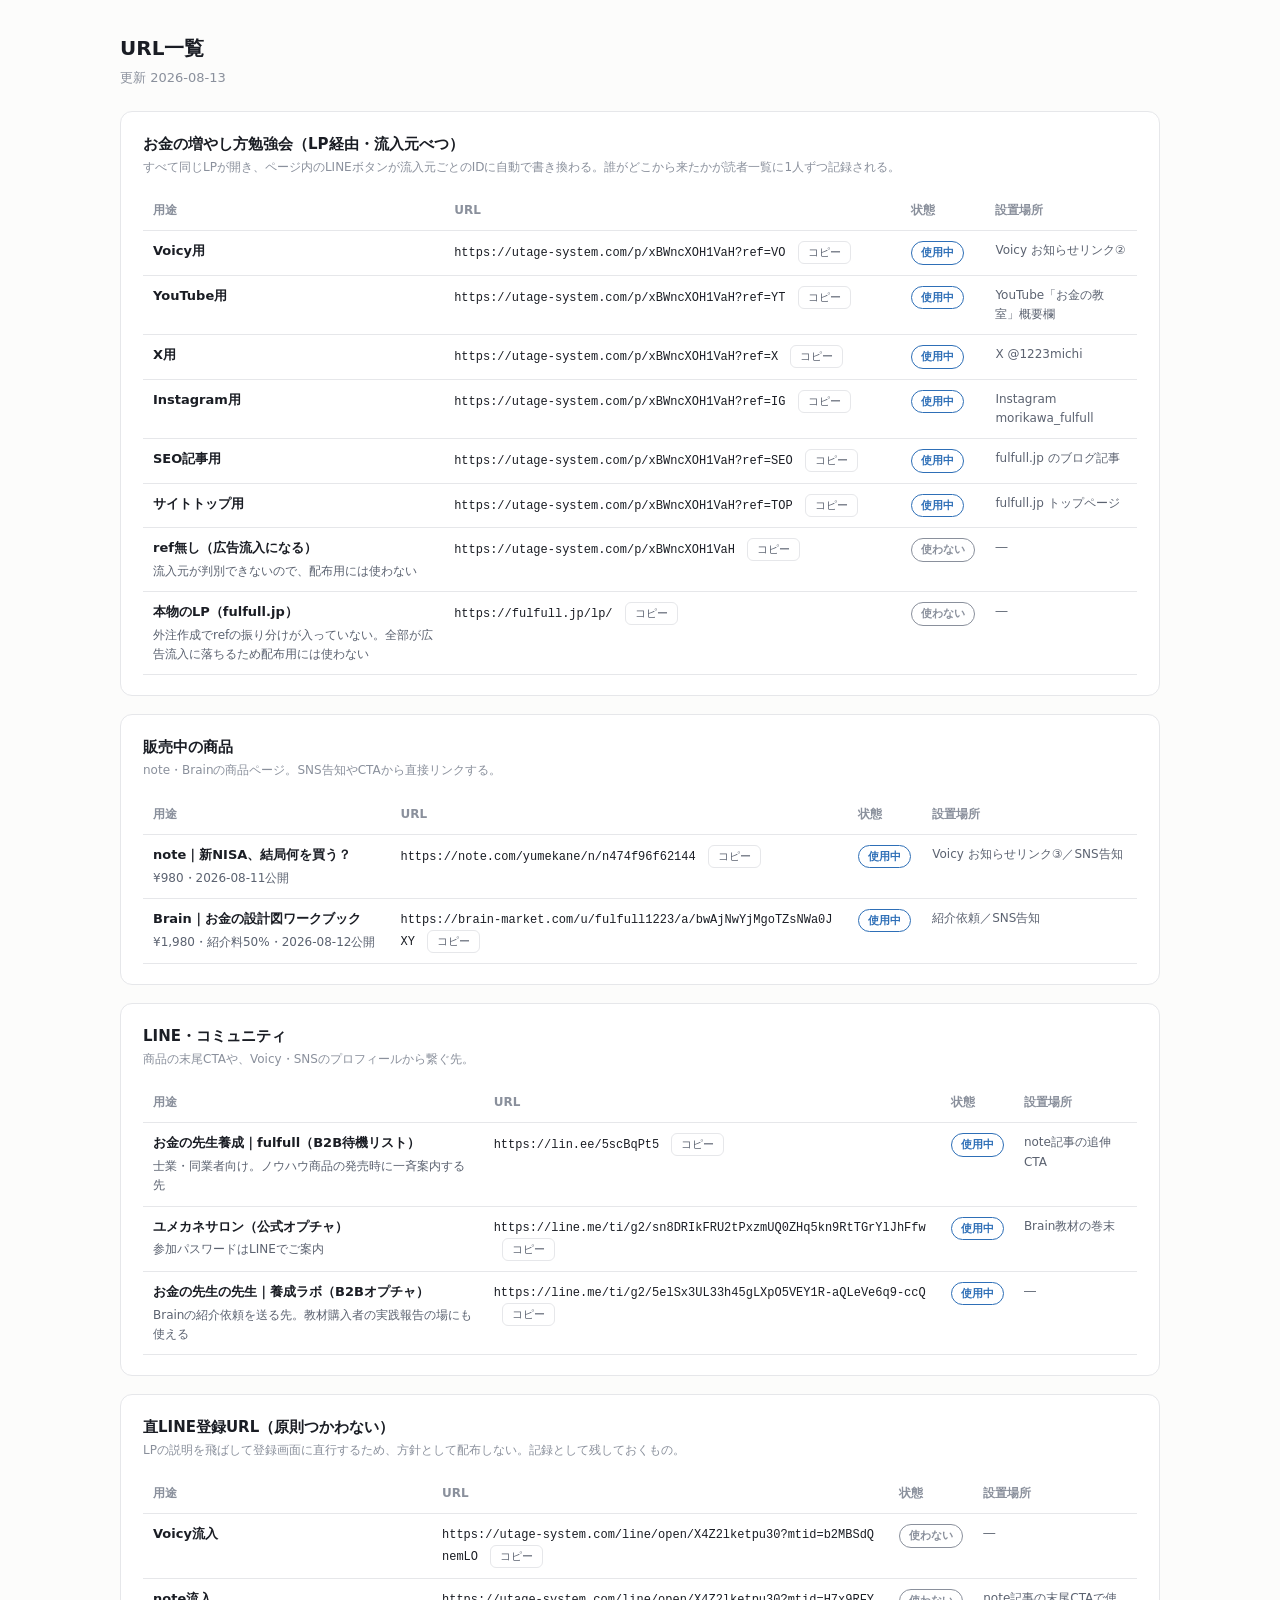
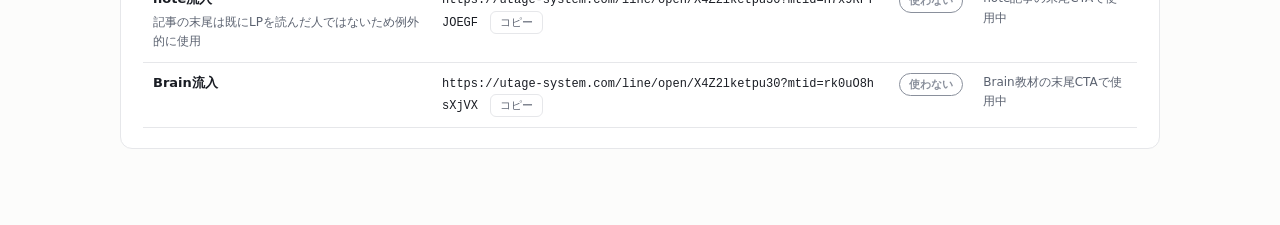
==== index.html @ 4ea82798 "URL一覧" ====
<!doctype html>
<html lang="ja"><head><meta charset="utf-8">
<title>URL一覧｜fulfull</title>
<style>
  :root{ --bg:#fcfcfb; --card:#fff; --ink:#1a1d24; --ink2:#5b6270; --ink3:#8a909c; --line:#e6e7ea; }
  :root:not([data-theme="light"]){ @media (prefers-color-scheme: dark){
    --bg:#1a1a19; --card:#232322; --ink:#f0f0ee; --ink2:#b4b6bb; --ink3:#85888f; --line:#33332f; }}
  *{box-sizing:border-box}
  body{margin:0;background:var(--bg);color:var(--ink);padding:32px 20px 60px;line-height:1.6;
    font-family:"Hiragino Sans","Hiragino Kaku Gothic ProN",system-ui,sans-serif}
  .wrap{max-width:1040px;margin:0 auto}
  h1{font-size:20px;margin:0 0 4px}
  .sub{color:var(--ink3);font-size:13px;margin-bottom:22px}
  .card{background:var(--card);border:1px solid var(--line);border-radius:12px;
    padding:20px 22px;margin-bottom:18px}
  .card h2{font-size:15px;margin:0 0 2px}
  .cap{font-size:12px;color:var(--ink3);margin:0 0 14px}
  .scroll{overflow-x:auto}
  table{border-collapse:collapse;width:100%;font-size:13px;min-width:720px}
  th,td{padding:10px 10px;border-bottom:1px solid var(--line);text-align:left;vertical-align:top}
  th{color:var(--ink3);font-weight:600;font-size:12px;white-space:nowrap}
  .name{font-weight:700}
  .note{font-size:12px;color:var(--ink2);margin-top:3px}
  code{font-family:ui-monospace,SFMono-Regular,Menlo,monospace;font-size:12px;
    word-break:break-all;background:transparent}
  .urlcell{width:46%}
  .copy{margin-left:8px;font-size:11px;padding:3px 9px;border:1px solid var(--line);
    background:transparent;color:var(--ink2);border-radius:6px;cursor:pointer;white-space:nowrap}
  .copy:hover{color:var(--ink)}
  .badge{display:inline-block;font-size:11px;font-weight:700;padding:2px 9px;border-radius:999px;
    color:var(--c);border:1px solid var(--c);white-space:nowrap}
  .where{font-size:12px;color:var(--ink2)}
</style></head><body><div class="wrap">
<h1>URL一覧</h1>
<div class="sub">更新 2026-08-13</div>


  <section class="card">
    <h2>お金の増やし方勉強会（LP経由・流入元べつ）</h2>
    <p class="cap">すべて同じLPが開き、ページ内のLINEボタンが流入元ごとのIDに自動で書き換わる。誰がどこから来たかが読者一覧に1人ずつ記録される。</p>
    <div class="scroll"><table>
      <tr><th>用途</th><th>URL</th><th>状態</th><th>設置場所</th></tr>
      
      <tr>
        <td>
          <div class="name">Voicy用</div>
          
        </td>
        <td class="urlcell">
          <code id="u0benkyokai">https://utage-system.com/p/xBWncXOH1VaH?ref=VO</code>
          <button class="copy" data-url="https://utage-system.com/p/xBWncXOH1VaH?ref=VO">コピー</button>
        </td>
        <td><span class="badge" style="--c:#2E6FB7">使用中</span></td>
        <td class="where">Voicy お知らせリンク②</td>
      </tr>
      <tr>
        <td>
          <div class="name">YouTube用</div>
          
        </td>
        <td class="urlcell">
          <code id="u1benkyokai">https://utage-system.com/p/xBWncXOH1VaH?ref=YT</code>
          <button class="copy" data-url="https://utage-system.com/p/xBWncXOH1VaH?ref=YT">コピー</button>
        </td>
        <td><span class="badge" style="--c:#2E6FB7">使用中</span></td>
        <td class="where">YouTube「お金の教室」概要欄</td>
      </tr>
      <tr>
        <td>
          <div class="name">X用</div>
          
        </td>
        <td class="urlcell">
          <code id="u2benkyokai">https://utage-system.com/p/xBWncXOH1VaH?ref=X</code>
          <button class="copy" data-url="https://utage-system.com/p/xBWncXOH1VaH?ref=X">コピー</button>
        </td>
        <td><span class="badge" style="--c:#2E6FB7">使用中</span></td>
        <td class="where">X @1223michi</td>
      </tr>
      <tr>
        <td>
          <div class="name">Instagram用</div>
          
        </td>
        <td class="urlcell">
          <code id="u3benkyokai">https://utage-system.com/p/xBWncXOH1VaH?ref=IG</code>
          <button class="copy" data-url="https://utage-system.com/p/xBWncXOH1VaH?ref=IG">コピー</button>
        </td>
        <td><span class="badge" style="--c:#2E6FB7">使用中</span></td>
        <td class="where">Instagram morikawa_fulfull</td>
      </tr>
      <tr>
        <td>
          <div class="name">SEO記事用</div>
          
        </td>
        <td class="urlcell">
          <code id="u4benkyokai">https://utage-system.com/p/xBWncXOH1VaH?ref=SEO</code>
          <button class="copy" data-url="https://utage-system.com/p/xBWncXOH1VaH?ref=SEO">コピー</button>
        </td>
        <td><span class="badge" style="--c:#2E6FB7">使用中</span></td>
        <td class="where">fulfull.jp のブログ記事</td>
      </tr>
      <tr>
        <td>
          <div class="name">サイトトップ用</div>
          
        </td>
        <td class="urlcell">
          <code id="u5benkyokai">https://utage-system.com/p/xBWncXOH1VaH?ref=TOP</code>
          <button class="copy" data-url="https://utage-system.com/p/xBWncXOH1VaH?ref=TOP">コピー</button>
        </td>
        <td><span class="badge" style="--c:#2E6FB7">使用中</span></td>
        <td class="where">fulfull.jp トップページ</td>
      </tr>
      <tr>
        <td>
          <div class="name">ref無し（広告流入になる）</div>
          <div class="note">流入元が判別できないので、配布用には使わない</div>
        </td>
        <td class="urlcell">
          <code id="u6benkyokai">https://utage-system.com/p/xBWncXOH1VaH</code>
          <button class="copy" data-url="https://utage-system.com/p/xBWncXOH1VaH">コピー</button>
        </td>
        <td><span class="badge" style="--c:#8a909c">使わない</span></td>
        <td class="where">―</td>
      </tr>
      <tr>
        <td>
          <div class="name">本物のLP（fulfull.jp）</div>
          <div class="note">外注作成でrefの振り分けが入っていない。全部が広告流入に落ちるため配布用には使わない</div>
        </td>
        <td class="urlcell">
          <code id="u7benkyokai">https://fulfull.jp/lp/</code>
          <button class="copy" data-url="https://fulfull.jp/lp/">コピー</button>
        </td>
        <td><span class="badge" style="--c:#8a909c">使わない</span></td>
        <td class="where">―</td>
      </tr>
    </table></div>
  </section>
  <section class="card">
    <h2>販売中の商品</h2>
    <p class="cap">note・Brainの商品ページ。SNS告知やCTAから直接リンクする。</p>
    <div class="scroll"><table>
      <tr><th>用途</th><th>URL</th><th>状態</th><th>設置場所</th></tr>
      
      <tr>
        <td>
          <div class="name">note｜新NISA、結局何を買う？</div>
          <div class="note">¥980・2026-08-11公開</div>
        </td>
        <td class="urlcell">
          <code id="u0products">https://note.com/yumekane/n/n474f96f62144</code>
          <button class="copy" data-url="https://note.com/yumekane/n/n474f96f62144">コピー</button>
        </td>
        <td><span class="badge" style="--c:#2E6FB7">使用中</span></td>
        <td class="where">Voicy お知らせリンク③／SNS告知</td>
      </tr>
      <tr>
        <td>
          <div class="name">Brain｜お金の設計図ワークブック</div>
          <div class="note">¥1,980・紹介料50%・2026-08-12公開</div>
        </td>
        <td class="urlcell">
          <code id="u1products">https://brain-market.com/u/fulfull1223/a/bwAjNwYjMgoTZsNWa0JXY</code>
          <button class="copy" data-url="https://brain-market.com/u/fulfull1223/a/bwAjNwYjMgoTZsNWa0JXY">コピー</button>
        </td>
        <td><span class="badge" style="--c:#2E6FB7">使用中</span></td>
        <td class="where">紹介依頼／SNS告知</td>
      </tr>
    </table></div>
  </section>
  <section class="card">
    <h2>LINE・コミュニティ</h2>
    <p class="cap">商品の末尾CTAや、Voicy・SNSのプロフィールから繋ぐ先。</p>
    <div class="scroll"><table>
      <tr><th>用途</th><th>URL</th><th>状態</th><th>設置場所</th></tr>
      
      <tr>
        <td>
          <div class="name">お金の先生養成｜fulfull（B2B待機リスト）</div>
          <div class="note">士業・同業者向け。ノウハウ商品の発売時に一斉案内する先</div>
        </td>
        <td class="urlcell">
          <code id="u0line">https://lin.ee/5scBqPt5</code>
          <button class="copy" data-url="https://lin.ee/5scBqPt5">コピー</button>
        </td>
        <td><span class="badge" style="--c:#2E6FB7">使用中</span></td>
        <td class="where">note記事の追伸CTA</td>
      </tr>
      <tr>
        <td>
          <div class="name">ユメカネサロン（公式オプチャ）</div>
          <div class="note">参加パスワードはLINEでご案内</div>
        </td>
        <td class="urlcell">
          <code id="u1line">https://line.me/ti/g2/sn8DRIkFRU2tPxzmUQ0ZHq5kn9RtTGrYlJhFfw</code>
          <button class="copy" data-url="https://line.me/ti/g2/sn8DRIkFRU2tPxzmUQ0ZHq5kn9RtTGrYlJhFfw">コピー</button>
        </td>
        <td><span class="badge" style="--c:#2E6FB7">使用中</span></td>
        <td class="where">Brain教材の巻末</td>
      </tr>
      <tr>
        <td>
          <div class="name">お金の先生の先生｜養成ラボ（B2Bオプチャ）</div>
          <div class="note">Brainの紹介依頼を送る先。教材購入者の実践報告の場にも使える</div>
        </td>
        <td class="urlcell">
          <code id="u2line">https://line.me/ti/g2/5elSx3UL33h45gLXpO5VEY1R-aQLeVe6q9-ccQ</code>
          <button class="copy" data-url="https://line.me/ti/g2/5elSx3UL33h45gLXpO5VEY1R-aQLeVe6q9-ccQ">コピー</button>
        </td>
        <td><span class="badge" style="--c:#2E6FB7">使用中</span></td>
        <td class="where">―</td>
      </tr>
    </table></div>
  </section>
  <section class="card">
    <h2>直LINE登録URL（原則つかわない）</h2>
    <p class="cap">LPの説明を飛ばして登録画面に直行するため、方針として配布しない。記録として残しておくもの。</p>
    <div class="scroll"><table>
      <tr><th>用途</th><th>URL</th><th>状態</th><th>設置場所</th></tr>
      
      <tr>
        <td>
          <div class="name">Voicy流入</div>
          
        </td>
        <td class="urlcell">
          <code id="u0direct">https://utage-system.com/line/open/X4Z2lketpu30?mtid=b2MBSdQnemLO</code>
          <button class="copy" data-url="https://utage-system.com/line/open/X4Z2lketpu30?mtid=b2MBSdQnemLO">コピー</button>
        </td>
        <td><span class="badge" style="--c:#8a909c">使わない</span></td>
        <td class="where">―</td>
      </tr>
      <tr>
        <td>
          <div class="name">note流入</div>
          <div class="note">記事の末尾は既にLPを読んだ人ではないため例外的に使用</div>
        </td>
        <td class="urlcell">
          <code id="u1direct">https://utage-system.com/line/open/X4Z2lketpu30?mtid=H7x9RFYJOEGF</code>
          <button class="copy" data-url="https://utage-system.com/line/open/X4Z2lketpu30?mtid=H7x9RFYJOEGF">コピー</button>
        </td>
        <td><span class="badge" style="--c:#8a909c">使わない</span></td>
        <td class="where">note記事の末尾CTAで使用中</td>
      </tr>
      <tr>
        <td>
          <div class="name">Brain流入</div>
          
        </td>
        <td class="urlcell">
          <code id="u2direct">https://utage-system.com/line/open/X4Z2lketpu30?mtid=rk0uO8hsXjVX</code>
          <button class="copy" data-url="https://utage-system.com/line/open/X4Z2lketpu30?mtid=rk0uO8hsXjVX">コピー</button>
        </td>
        <td><span class="badge" style="--c:#8a909c">使わない</span></td>
        <td class="where">Brain教材の末尾CTAで使用中</td>
      </tr>
    </table></div>
  </section>

</div>
<script>
document.querySelectorAll('.copy').forEach(b=>{
  b.onclick=async()=>{
    await navigator.clipboard.writeText(b.dataset.url);
    const t=b.textContent; b.textContent='コピーしました';
    setTimeout(()=>b.textContent=t,1200);
  };
});
</script></body></html>
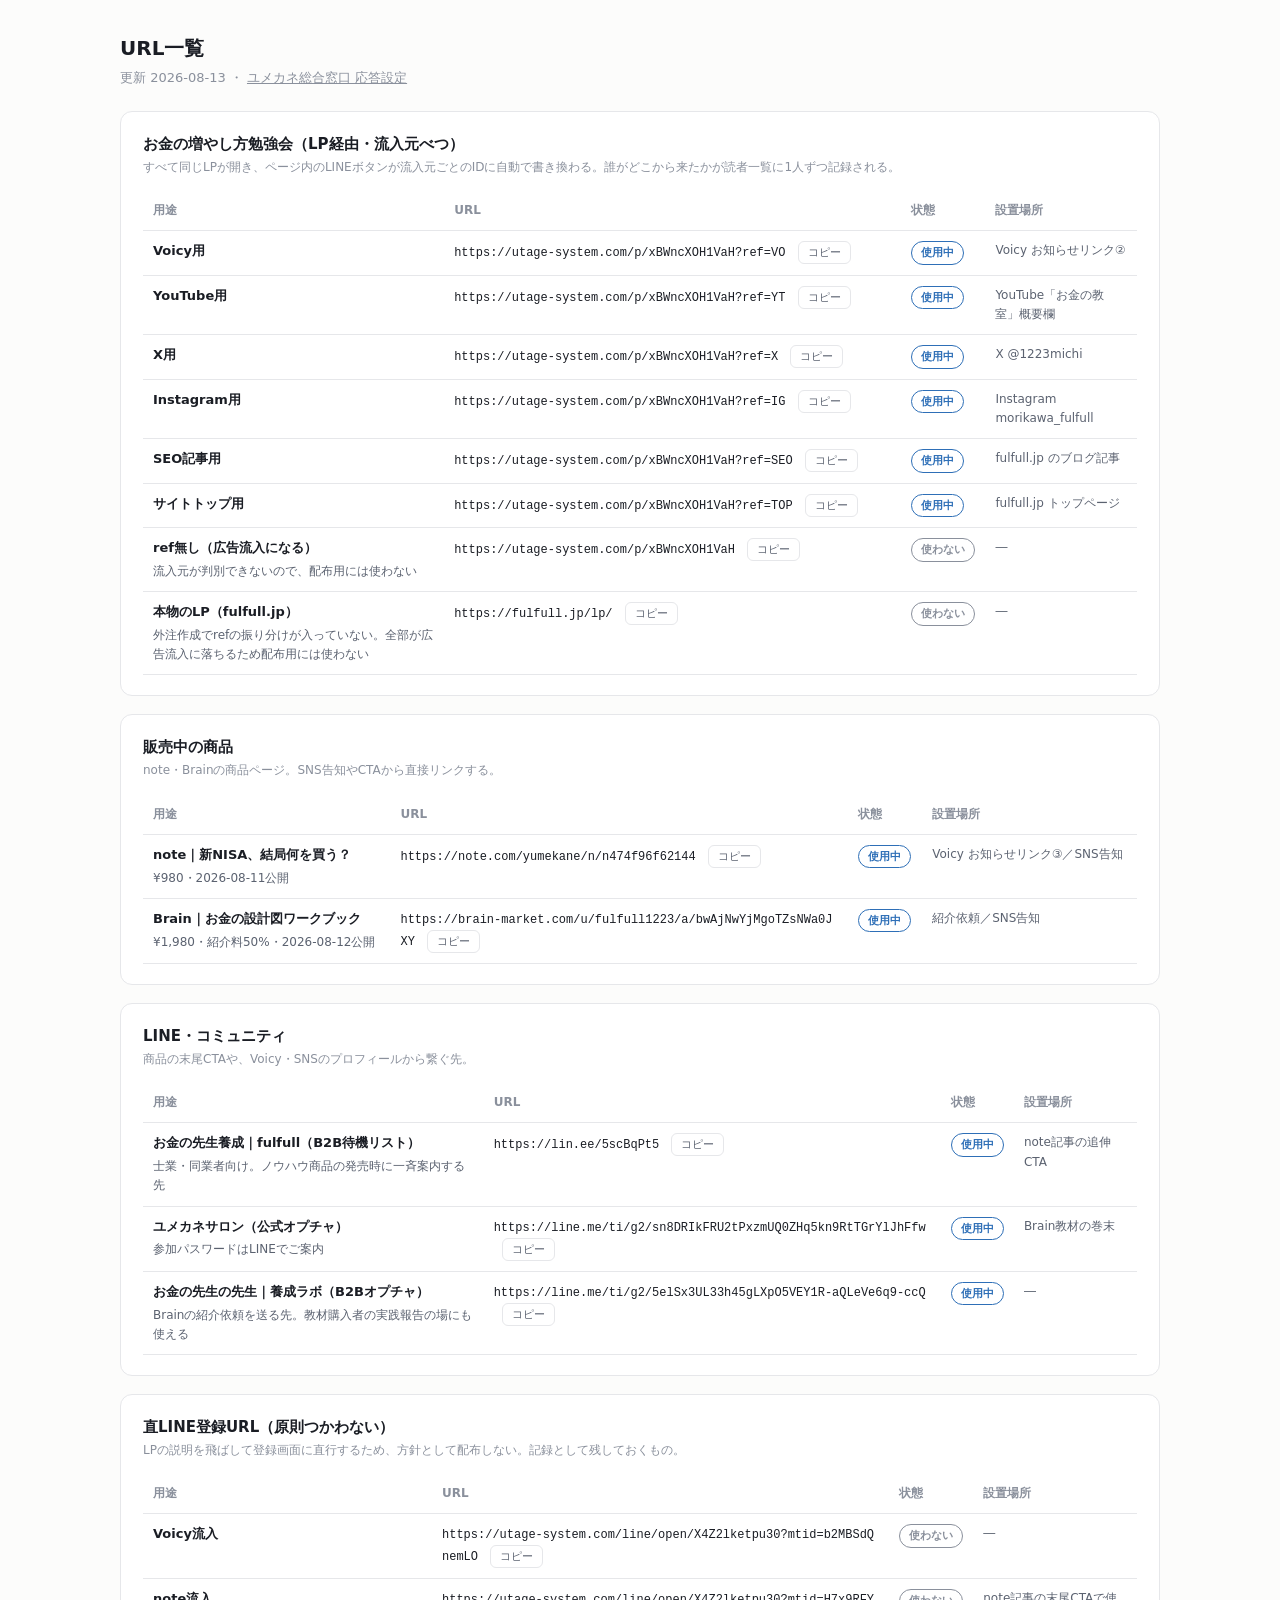
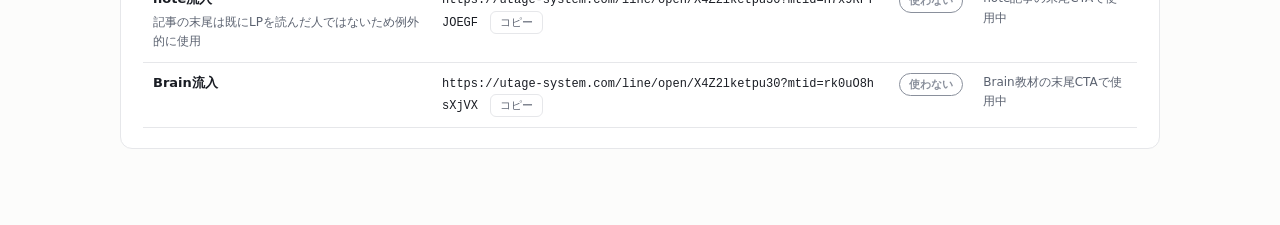
==== commit 1ecd442b: "ユメカネ総合窓口の応答設定シートを追加 「決める日」の分岐メニューに④で返信すると一律応答（お断り文）が 返ってしまう件の診断と、直すための設定表をページ化した。  原因は、キーワードが完全一致でしか" ====
--- a/index.html
+++ b/index.html
@@ -32,7 +32,7 @@
   .where{font-size:12px;color:var(--ink2)}
 </style></head><body><div class="wrap">
 <h1>URL一覧</h1>
-<div class="sub">更新 2026-08-13</div>
+<div class="sub">更新 2026-08-13 ・ <a href="line-reply.html" style="color:inherit">ユメカネ総合窓口 応答設定</a></div>
 
 
   <section class="card">
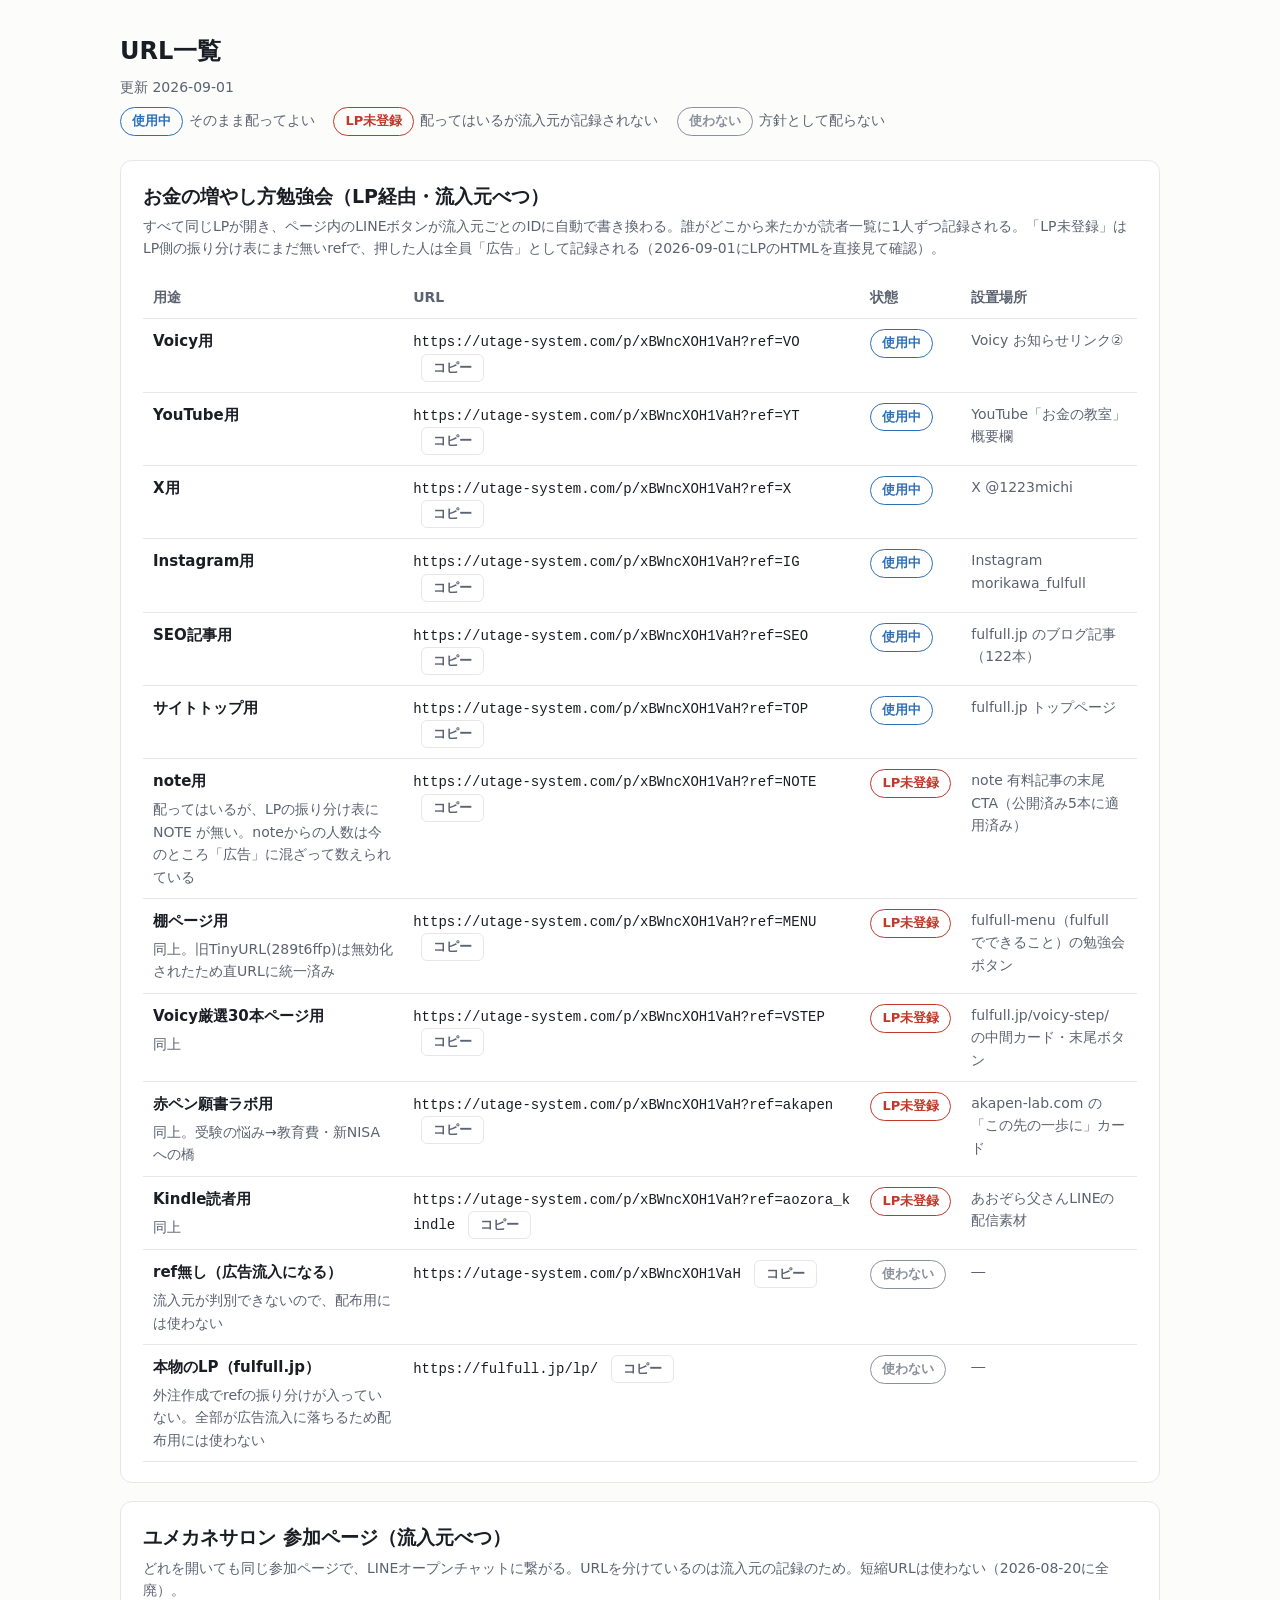
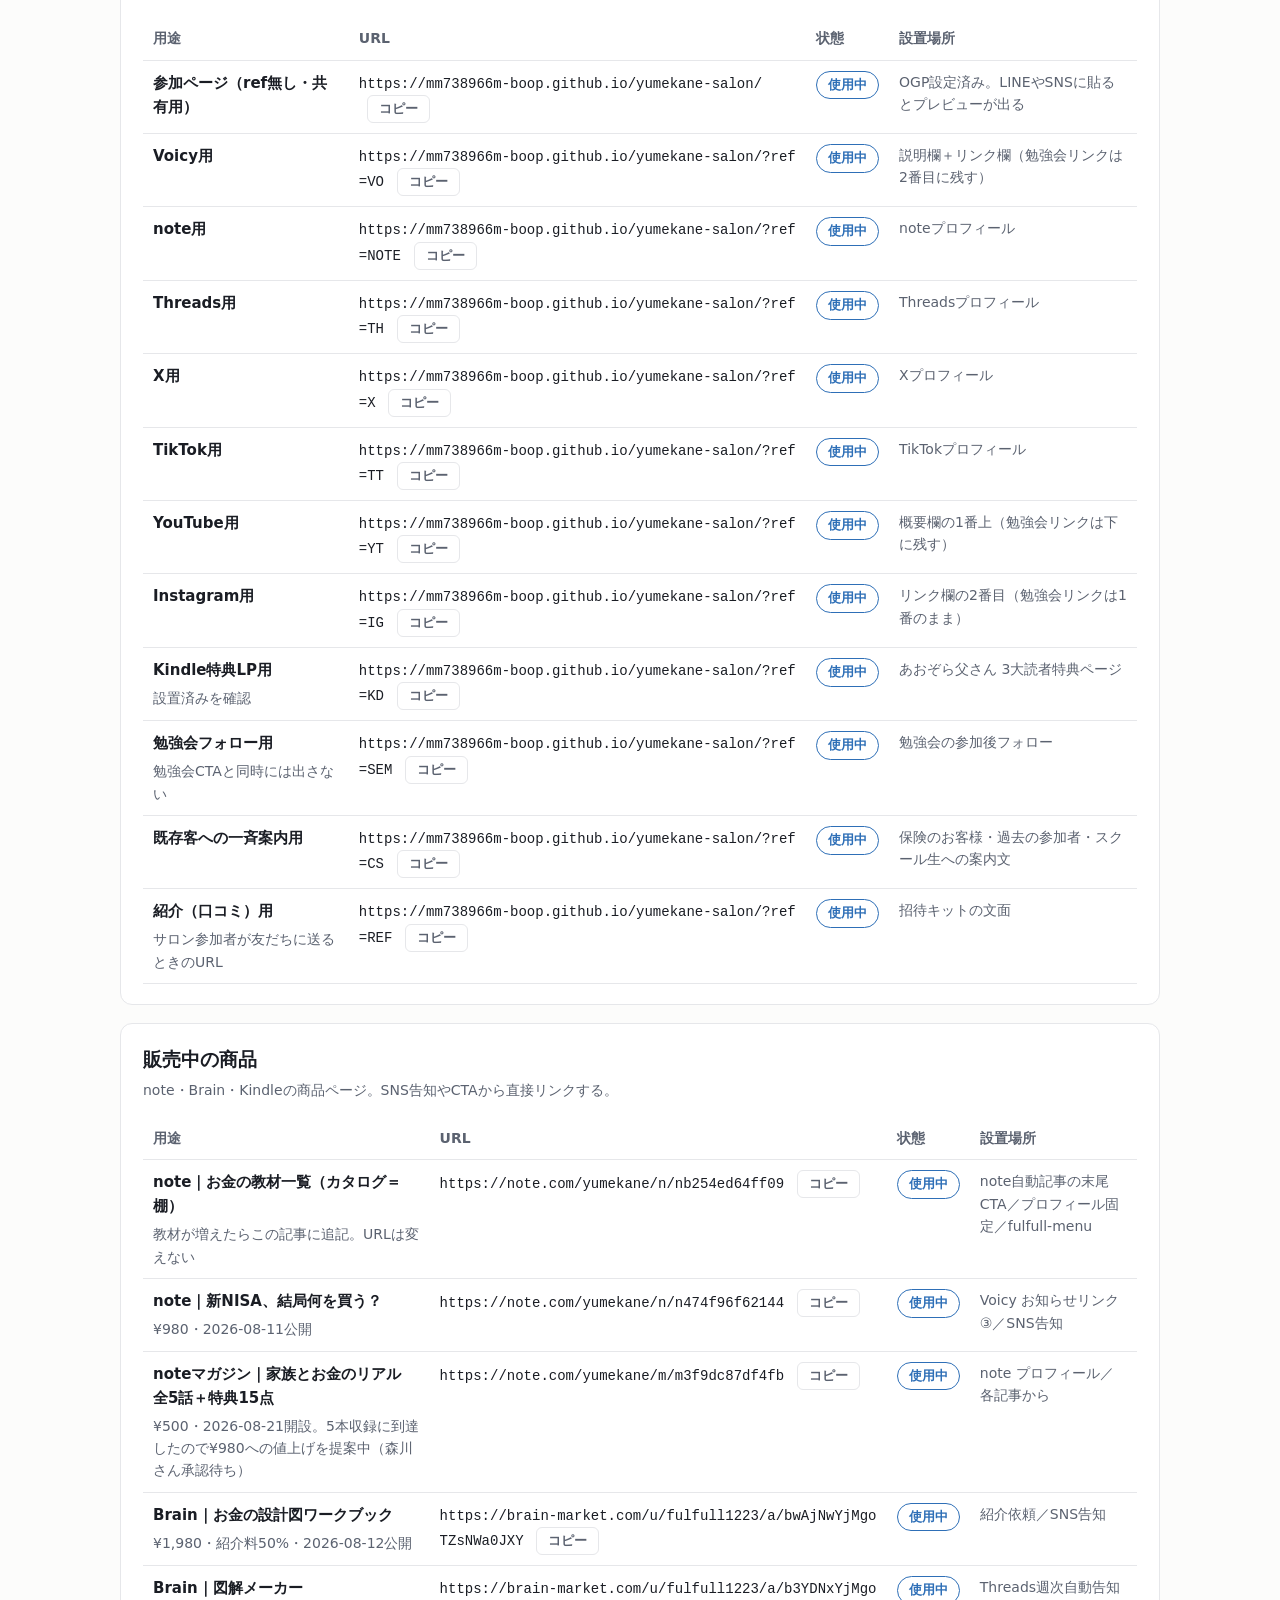
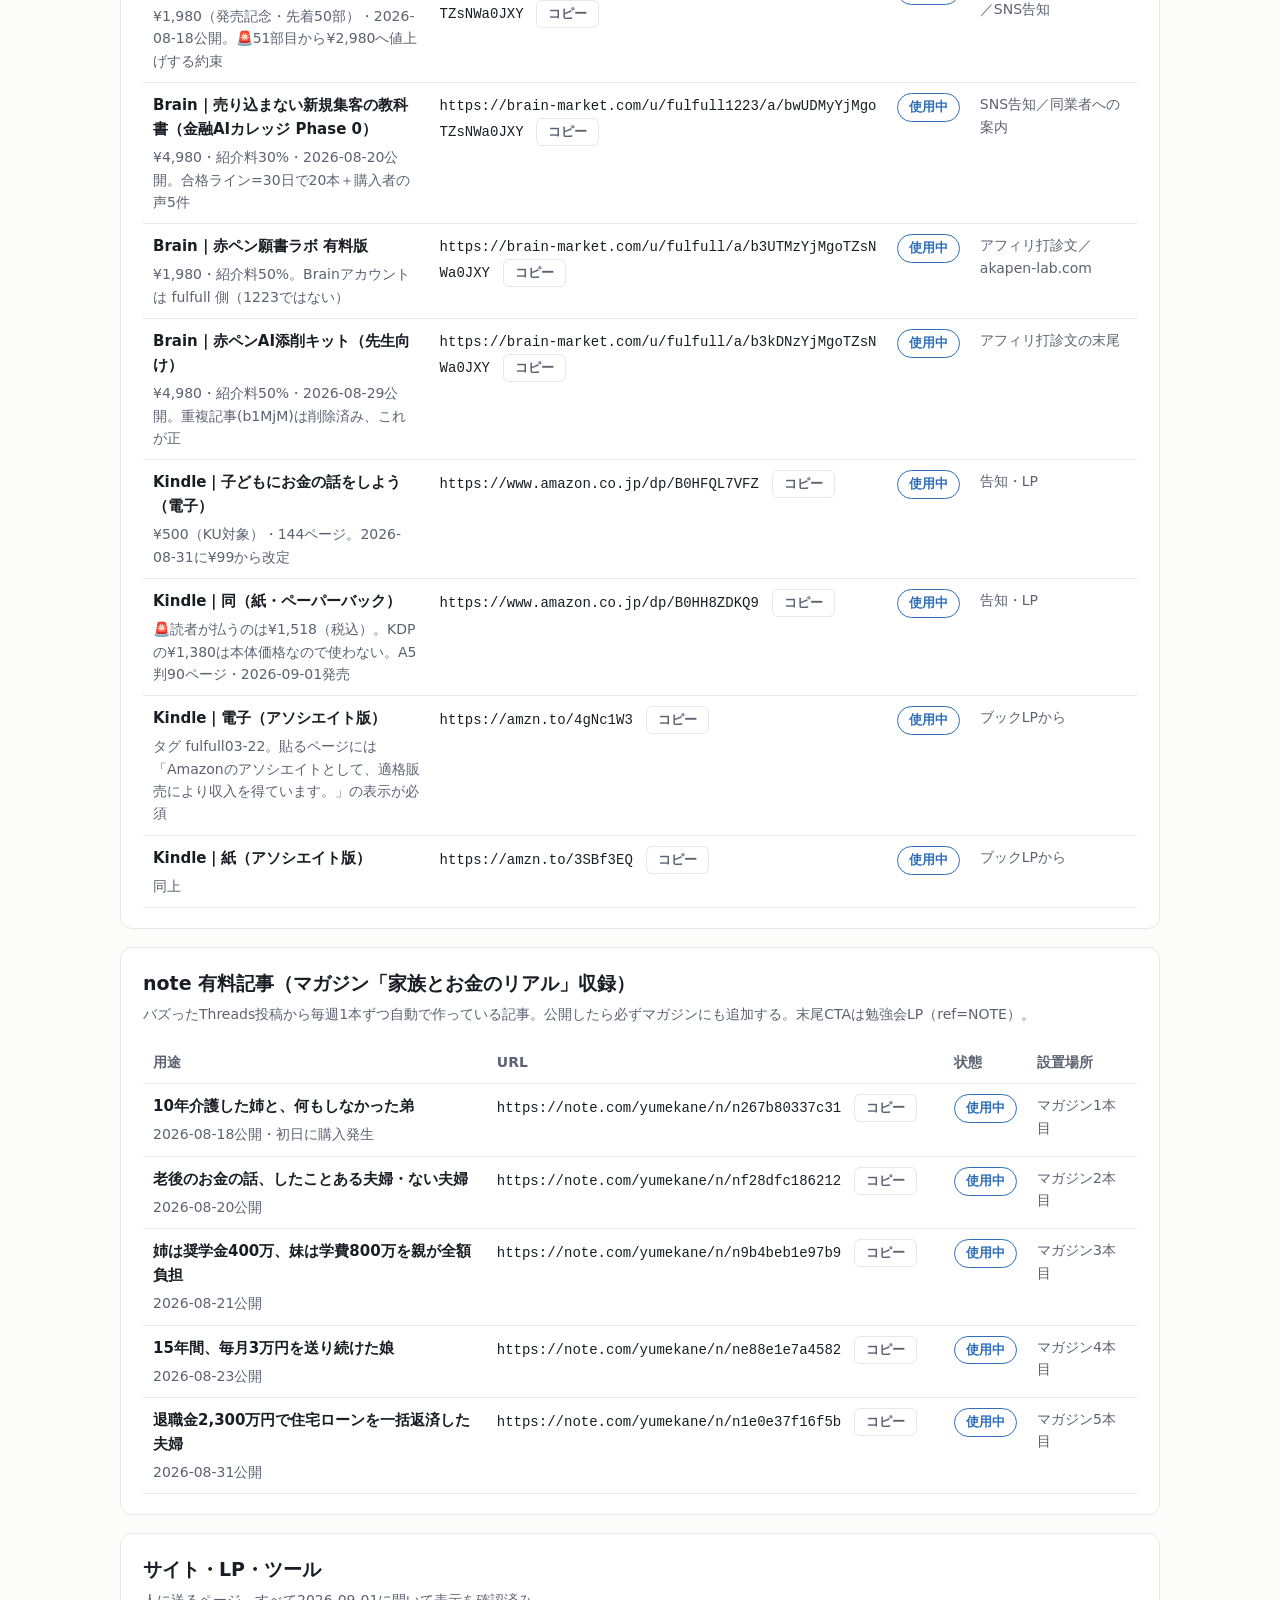
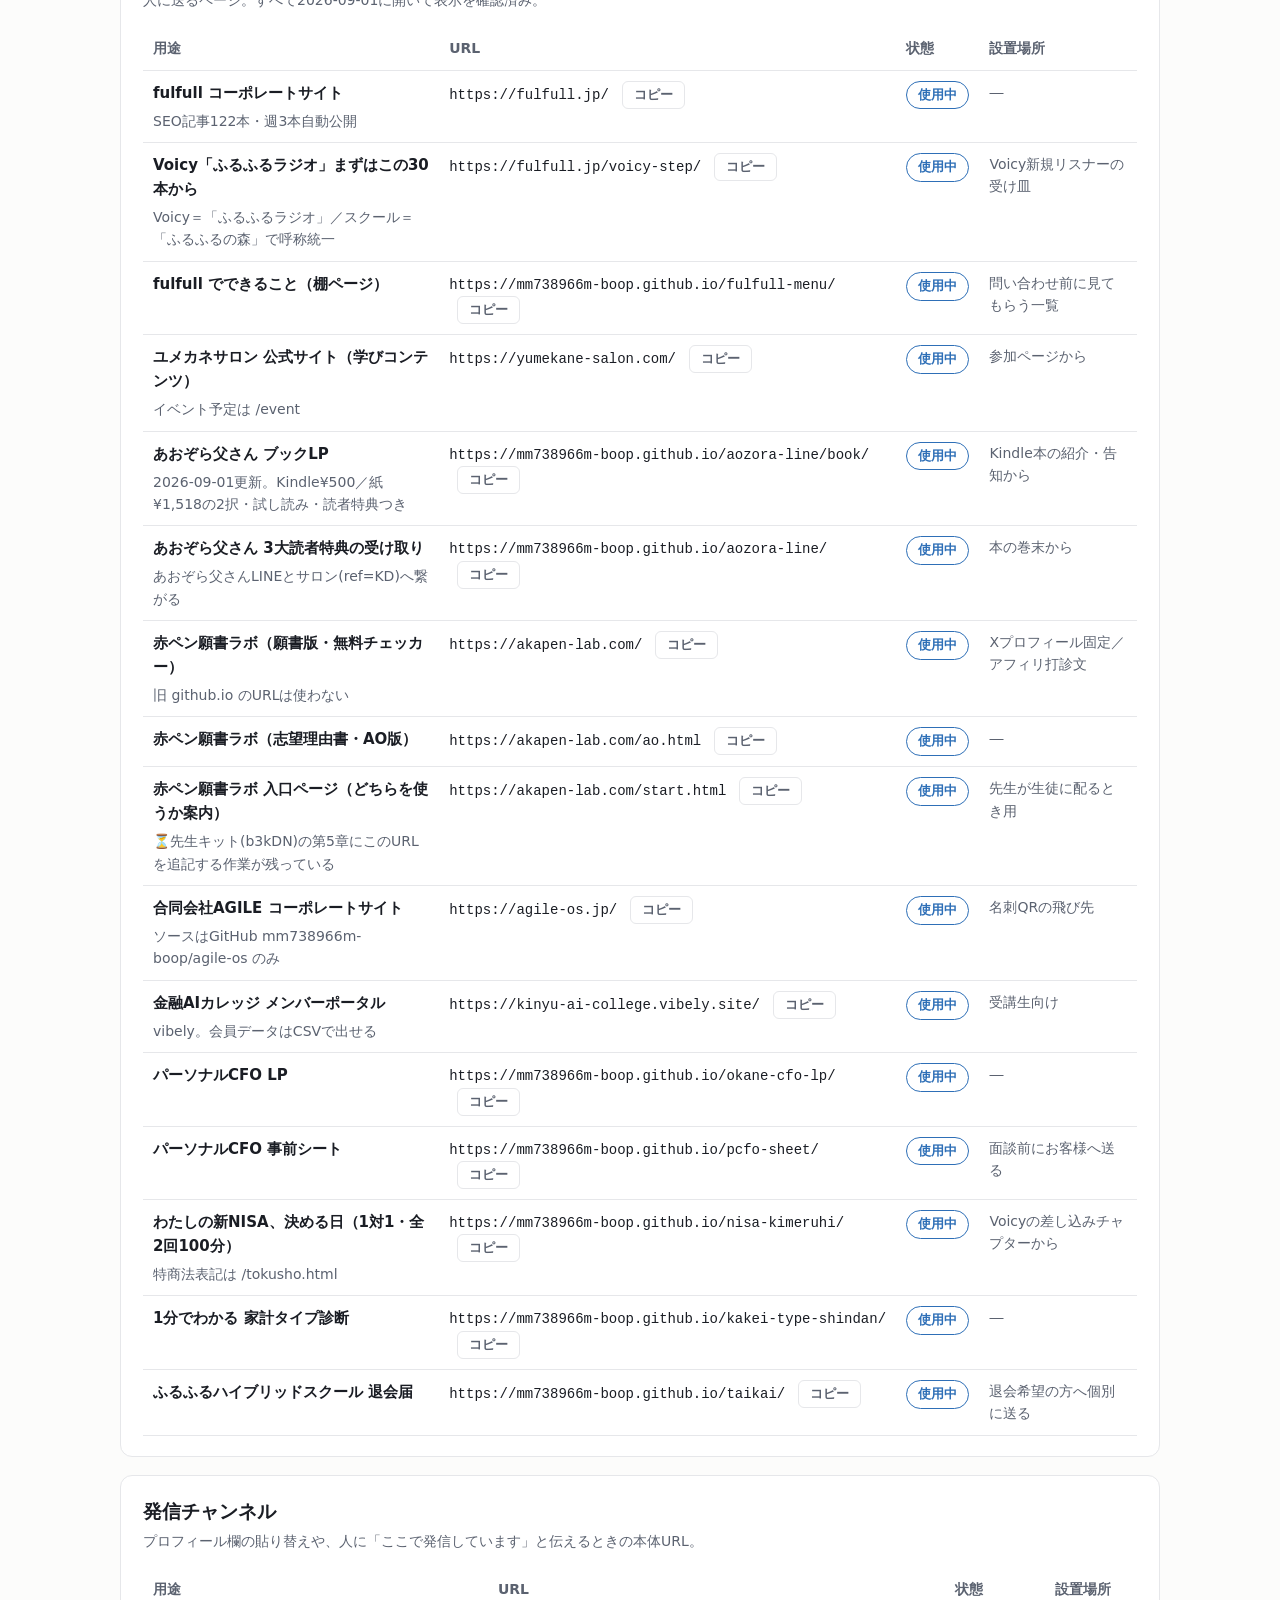
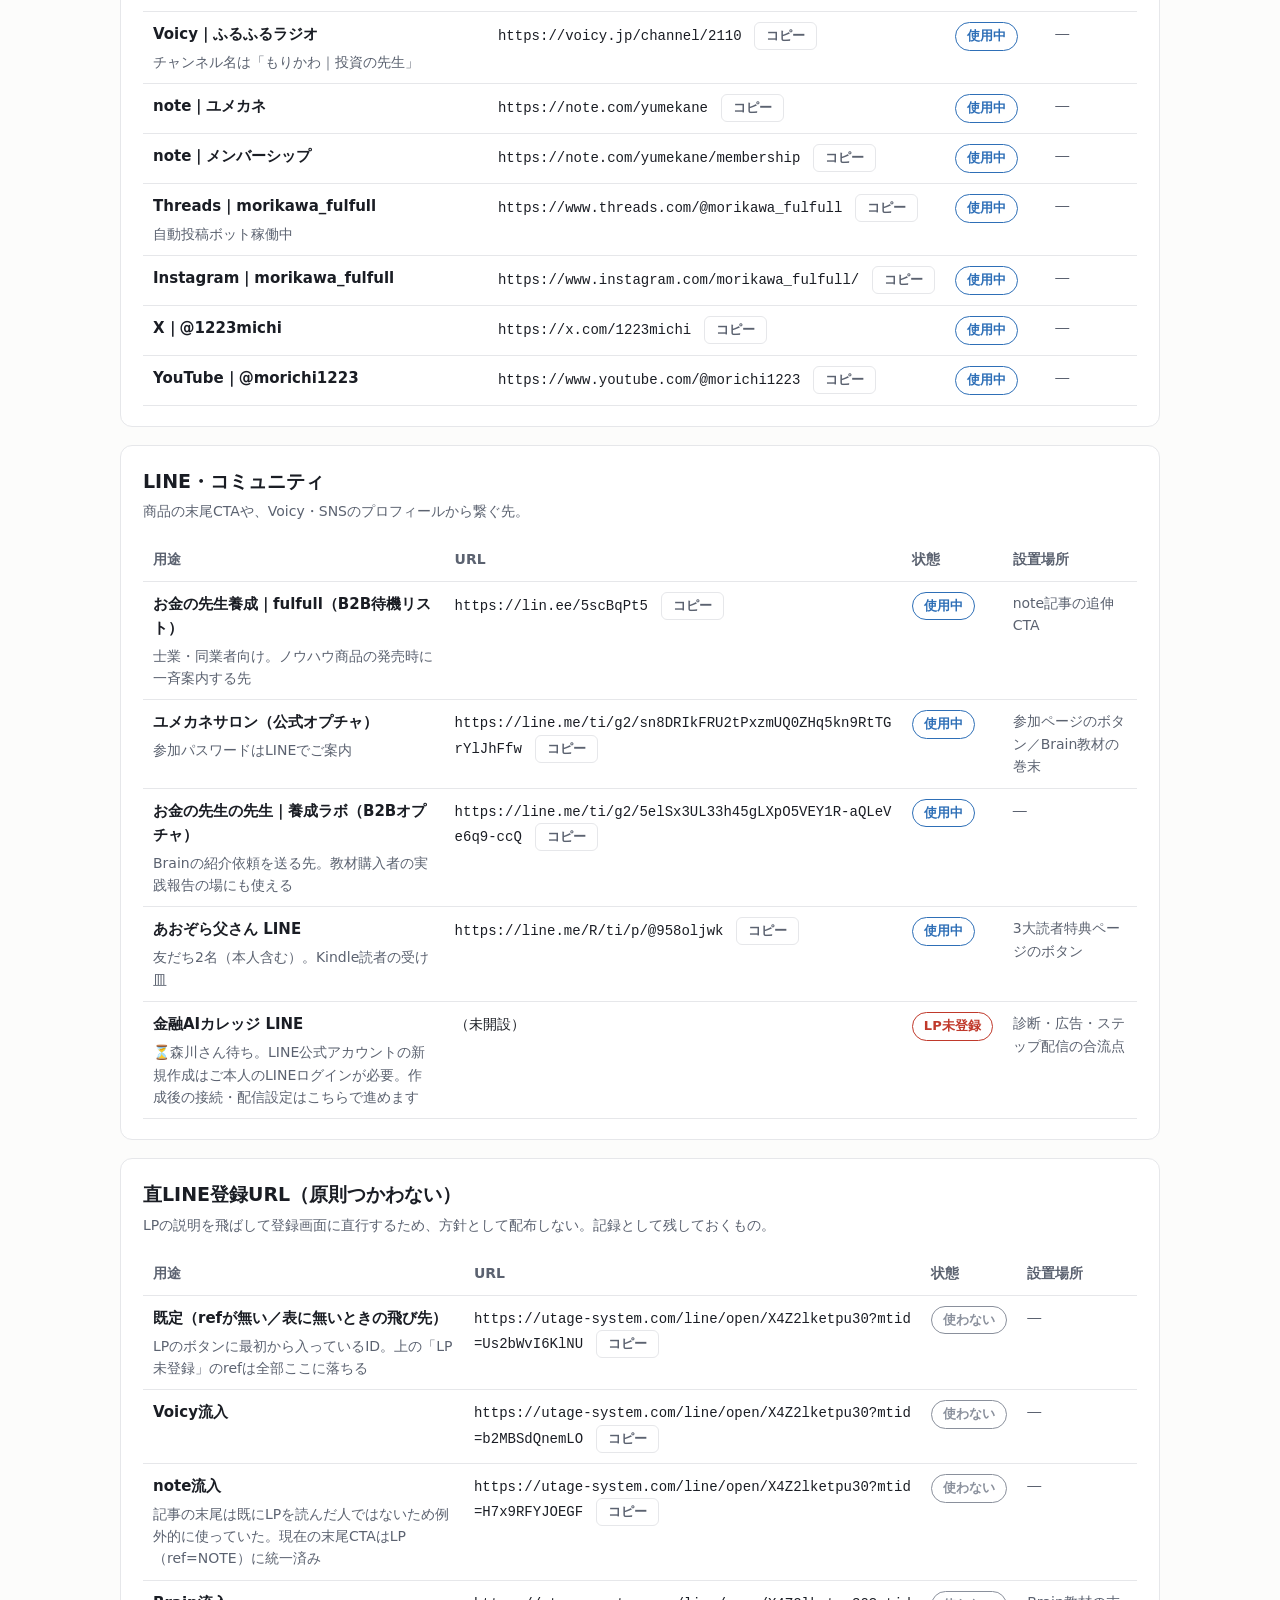
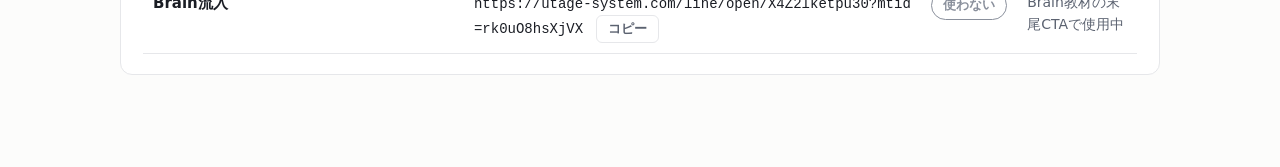
==== commit 679e0a55: "URL一覧を最新化（2026-09-01） - サロン参加ページ・note有料記事・サイト/LP/ツール・発信チャンネルの4セクションを追加 - Brain 4商品・Kindle 電子/紙・noteマ" ====
--- a/index.html
+++ b/index.html
@@ -7,37 +7,44 @@
     --bg:#1a1a19; --card:#232322; --ink:#f0f0ee; --ink2:#b4b6bb; --ink3:#85888f; --line:#33332f; }}
   *{box-sizing:border-box}
   body{margin:0;background:var(--bg);color:var(--ink);padding:32px 20px 60px;line-height:1.6;
-    font-family:"Hiragino Sans","Hiragino Kaku Gothic ProN",system-ui,sans-serif}
+    font-size:16px;font-family:"Hiragino Sans","Hiragino Kaku Gothic ProN",system-ui,sans-serif}
   .wrap{max-width:1040px;margin:0 auto}
-  h1{font-size:20px;margin:0 0 4px}
-  .sub{color:var(--ink3);font-size:13px;margin-bottom:22px}
+  h1{font-size:24px;margin:0 0 6px}
+  .sub{color:var(--ink2);font-size:14px;margin-bottom:8px}
+  .legend{font-size:14px;color:var(--ink2);margin-bottom:24px}
+  .legend .badge{margin-right:6px}
   .card{background:var(--card);border:1px solid var(--line);border-radius:12px;
     padding:20px 22px;margin-bottom:18px}
-  .card h2{font-size:15px;margin:0 0 2px}
-  .cap{font-size:12px;color:var(--ink3);margin:0 0 14px}
+  .card h2{font-size:19px;font-weight:700;margin:0 0 4px}
+  .cap{font-size:14px;color:var(--ink2);margin:0 0 16px}
   .scroll{overflow-x:auto}
-  table{border-collapse:collapse;width:100%;font-size:13px;min-width:720px}
+  table{border-collapse:collapse;width:100%;font-size:15px;font-weight:500;min-width:760px}
   th,td{padding:10px 10px;border-bottom:1px solid var(--line);text-align:left;vertical-align:top}
-  th{color:var(--ink3);font-weight:600;font-size:12px;white-space:nowrap}
+  th{color:var(--ink2);font-weight:700;font-size:14px;white-space:nowrap}
   .name{font-weight:700}
-  .note{font-size:12px;color:var(--ink2);margin-top:3px}
-  code{font-family:ui-monospace,SFMono-Regular,Menlo,monospace;font-size:12px;
+  .note{font-size:14px;color:var(--ink2);margin-top:5px}
+  code{font-family:ui-monospace,SFMono-Regular,Menlo,monospace;font-size:14px;
     word-break:break-all;background:transparent}
   .urlcell{width:46%}
-  .copy{margin-left:8px;font-size:11px;padding:3px 9px;border:1px solid var(--line);
+  .copy{margin-left:8px;font-size:13px;font-weight:600;padding:4px 11px;border:1px solid var(--line);
     background:transparent;color:var(--ink2);border-radius:6px;cursor:pointer;white-space:nowrap}
   .copy:hover{color:var(--ink)}
-  .badge{display:inline-block;font-size:11px;font-weight:700;padding:2px 9px;border-radius:999px;
+  .badge{display:inline-block;font-size:13px;font-weight:700;padding:3px 11px;border-radius:999px;
     color:var(--c);border:1px solid var(--c);white-space:nowrap}
-  .where{font-size:12px;color:var(--ink2)}
+  .where{font-size:14px;color:var(--ink2)}
 </style></head><body><div class="wrap">
 <h1>URL一覧</h1>
-<div class="sub">更新 2026-08-13 ・ <a href="line-reply.html" style="color:inherit">ユメカネ総合窓口 応答設定</a></div>
+<div class="sub">更新 2026-09-01</div>
+<div class="legend">
+  <span class="badge" style="--c:#2E6FB7">使用中</span>そのまま配ってよい　
+  <span class="badge" style="--c:#C0392B">LP未登録</span>配ってはいるが流入元が記録されない　
+  <span class="badge" style="--c:#8a909c">使わない</span>方針として配らない
+</div>
 
 
   <section class="card">
     <h2>お金の増やし方勉強会（LP経由・流入元べつ）</h2>
-    <p class="cap">すべて同じLPが開き、ページ内のLINEボタンが流入元ごとのIDに自動で書き換わる。誰がどこから来たかが読者一覧に1人ずつ記録される。</p>
+    <p class="cap">すべて同じLPが開き、ページ内のLINEボタンが流入元ごとのIDに自動で書き換わる。誰がどこから来たかが読者一覧に1人ずつ記録される。「LP未登録」はLP側の振り分け表にまだ無いrefで、押した人は全員「広告」として記録される（2026-09-01にLPのHTMLを直接見て確認）。</p>
     <div class="scroll"><table>
       <tr><th>用途</th><th>URL</th><th>状態</th><th>設置場所</th></tr>
       
@@ -48,7 +55,7 @@
         </td>
         <td class="urlcell">
           <code id="u0benkyokai">https://utage-system.com/p/xBWncXOH1VaH?ref=VO</code>
-          <button class="copy" data-url="https://utage-system.com/p/xBWncXOH1VaH?ref=VO">コピー</button>
+<button class="copy" data-url="https://utage-system.com/p/xBWncXOH1VaH?ref=VO">コピー</button>
         </td>
         <td><span class="badge" style="--c:#2E6FB7">使用中</span></td>
         <td class="where">Voicy お知らせリンク②</td>
@@ -60,7 +67,7 @@
         </td>
         <td class="urlcell">
           <code id="u1benkyokai">https://utage-system.com/p/xBWncXOH1VaH?ref=YT</code>
-          <button class="copy" data-url="https://utage-system.com/p/xBWncXOH1VaH?ref=YT">コピー</button>
+<button class="copy" data-url="https://utage-system.com/p/xBWncXOH1VaH?ref=YT">コピー</button>
         </td>
         <td><span class="badge" style="--c:#2E6FB7">使用中</span></td>
         <td class="where">YouTube「お金の教室」概要欄</td>
@@ -72,7 +79,7 @@
         </td>
         <td class="urlcell">
           <code id="u2benkyokai">https://utage-system.com/p/xBWncXOH1VaH?ref=X</code>
-          <button class="copy" data-url="https://utage-system.com/p/xBWncXOH1VaH?ref=X">コピー</button>
+<button class="copy" data-url="https://utage-system.com/p/xBWncXOH1VaH?ref=X">コピー</button>
         </td>
         <td><span class="badge" style="--c:#2E6FB7">使用中</span></td>
         <td class="where">X @1223michi</td>
@@ -84,7 +91,7 @@
         </td>
         <td class="urlcell">
           <code id="u3benkyokai">https://utage-system.com/p/xBWncXOH1VaH?ref=IG</code>
-          <button class="copy" data-url="https://utage-system.com/p/xBWncXOH1VaH?ref=IG">コピー</button>
+<button class="copy" data-url="https://utage-system.com/p/xBWncXOH1VaH?ref=IG">コピー</button>
         </td>
         <td><span class="badge" style="--c:#2E6FB7">使用中</span></td>
         <td class="where">Instagram morikawa_fulfull</td>
@@ -96,10 +103,10 @@
         </td>
         <td class="urlcell">
           <code id="u4benkyokai">https://utage-system.com/p/xBWncXOH1VaH?ref=SEO</code>
-          <button class="copy" data-url="https://utage-system.com/p/xBWncXOH1VaH?ref=SEO">コピー</button>
-        </td>
-        <td><span class="badge" style="--c:#2E6FB7">使用中</span></td>
-        <td class="where">fulfull.jp のブログ記事</td>
+<button class="copy" data-url="https://utage-system.com/p/xBWncXOH1VaH?ref=SEO">コピー</button>
+        </td>
+        <td><span class="badge" style="--c:#2E6FB7">使用中</span></td>
+        <td class="where">fulfull.jp のブログ記事（122本）</td>
       </tr>
       <tr>
         <td>
@@ -108,10 +115,70 @@
         </td>
         <td class="urlcell">
           <code id="u5benkyokai">https://utage-system.com/p/xBWncXOH1VaH?ref=TOP</code>
-          <button class="copy" data-url="https://utage-system.com/p/xBWncXOH1VaH?ref=TOP">コピー</button>
+<button class="copy" data-url="https://utage-system.com/p/xBWncXOH1VaH?ref=TOP">コピー</button>
         </td>
         <td><span class="badge" style="--c:#2E6FB7">使用中</span></td>
         <td class="where">fulfull.jp トップページ</td>
+      </tr>
+      <tr>
+        <td>
+          <div class="name">note用</div>
+          <div class="note">配ってはいるが、LPの振り分け表に NOTE が無い。noteからの人数は今のところ「広告」に混ざって数えられている</div>
+        </td>
+        <td class="urlcell">
+          <code id="u6benkyokai">https://utage-system.com/p/xBWncXOH1VaH?ref=NOTE</code>
+<button class="copy" data-url="https://utage-system.com/p/xBWncXOH1VaH?ref=NOTE">コピー</button>
+        </td>
+        <td><span class="badge" style="--c:#C0392B">LP未登録</span></td>
+        <td class="where">note 有料記事の末尾CTA（公開済み5本に適用済み）</td>
+      </tr>
+      <tr>
+        <td>
+          <div class="name">棚ページ用</div>
+          <div class="note">同上。旧TinyURL(289t6ffp)は無効化されたため直URLに統一済み</div>
+        </td>
+        <td class="urlcell">
+          <code id="u7benkyokai">https://utage-system.com/p/xBWncXOH1VaH?ref=MENU</code>
+<button class="copy" data-url="https://utage-system.com/p/xBWncXOH1VaH?ref=MENU">コピー</button>
+        </td>
+        <td><span class="badge" style="--c:#C0392B">LP未登録</span></td>
+        <td class="where">fulfull-menu（fulfull でできること）の勉強会ボタン</td>
+      </tr>
+      <tr>
+        <td>
+          <div class="name">Voicy厳選30本ページ用</div>
+          <div class="note">同上</div>
+        </td>
+        <td class="urlcell">
+          <code id="u8benkyokai">https://utage-system.com/p/xBWncXOH1VaH?ref=VSTEP</code>
+<button class="copy" data-url="https://utage-system.com/p/xBWncXOH1VaH?ref=VSTEP">コピー</button>
+        </td>
+        <td><span class="badge" style="--c:#C0392B">LP未登録</span></td>
+        <td class="where">fulfull.jp/voicy-step/ の中間カード・末尾ボタン</td>
+      </tr>
+      <tr>
+        <td>
+          <div class="name">赤ペン願書ラボ用</div>
+          <div class="note">同上。受験の悩み→教育費・新NISAへの橋</div>
+        </td>
+        <td class="urlcell">
+          <code id="u9benkyokai">https://utage-system.com/p/xBWncXOH1VaH?ref=akapen</code>
+<button class="copy" data-url="https://utage-system.com/p/xBWncXOH1VaH?ref=akapen">コピー</button>
+        </td>
+        <td><span class="badge" style="--c:#C0392B">LP未登録</span></td>
+        <td class="where">akapen-lab.com の「この先の一歩に」カード</td>
+      </tr>
+      <tr>
+        <td>
+          <div class="name">Kindle読者用</div>
+          <div class="note">同上</div>
+        </td>
+        <td class="urlcell">
+          <code id="u10benkyokai">https://utage-system.com/p/xBWncXOH1VaH?ref=aozora_kindle</code>
+<button class="copy" data-url="https://utage-system.com/p/xBWncXOH1VaH?ref=aozora_kindle">コピー</button>
+        </td>
+        <td><span class="badge" style="--c:#C0392B">LP未登録</span></td>
+        <td class="where">あおぞら父さんLINEの配信素材</td>
       </tr>
       <tr>
         <td>
@@ -119,8 +186,8 @@
           <div class="note">流入元が判別できないので、配布用には使わない</div>
         </td>
         <td class="urlcell">
-          <code id="u6benkyokai">https://utage-system.com/p/xBWncXOH1VaH</code>
-          <button class="copy" data-url="https://utage-system.com/p/xBWncXOH1VaH">コピー</button>
+          <code id="u11benkyokai">https://utage-system.com/p/xBWncXOH1VaH</code>
+<button class="copy" data-url="https://utage-system.com/p/xBWncXOH1VaH">コピー</button>
         </td>
         <td><span class="badge" style="--c:#8a909c">使わない</span></td>
         <td class="where">―</td>
@@ -131,31 +198,207 @@
           <div class="note">外注作成でrefの振り分けが入っていない。全部が広告流入に落ちるため配布用には使わない</div>
         </td>
         <td class="urlcell">
-          <code id="u7benkyokai">https://fulfull.jp/lp/</code>
-          <button class="copy" data-url="https://fulfull.jp/lp/">コピー</button>
+          <code id="u12benkyokai">https://fulfull.jp/lp/</code>
+<button class="copy" data-url="https://fulfull.jp/lp/">コピー</button>
         </td>
         <td><span class="badge" style="--c:#8a909c">使わない</span></td>
         <td class="where">―</td>
+      </tr>
+    </table></div>
+  </section>
+  <section class="card">
+    <h2>ユメカネサロン 参加ページ（流入元べつ）</h2>
+    <p class="cap">どれを開いても同じ参加ページで、LINEオープンチャットに繋がる。URLを分けているのは流入元の記録のため。短縮URLは使わない（2026-08-20に全廃）。</p>
+    <div class="scroll"><table>
+      <tr><th>用途</th><th>URL</th><th>状態</th><th>設置場所</th></tr>
+      
+      <tr>
+        <td>
+          <div class="name">参加ページ（ref無し・共有用）</div>
+          
+        </td>
+        <td class="urlcell">
+          <code id="u0salon">https://mm738966m-boop.github.io/yumekane-salon/</code>
+<button class="copy" data-url="https://mm738966m-boop.github.io/yumekane-salon/">コピー</button>
+        </td>
+        <td><span class="badge" style="--c:#2E6FB7">使用中</span></td>
+        <td class="where">OGP設定済み。LINEやSNSに貼るとプレビューが出る</td>
+      </tr>
+      <tr>
+        <td>
+          <div class="name">Voicy用</div>
+          
+        </td>
+        <td class="urlcell">
+          <code id="u1salon">https://mm738966m-boop.github.io/yumekane-salon/?ref=VO</code>
+<button class="copy" data-url="https://mm738966m-boop.github.io/yumekane-salon/?ref=VO">コピー</button>
+        </td>
+        <td><span class="badge" style="--c:#2E6FB7">使用中</span></td>
+        <td class="where">説明欄＋リンク欄（勉強会リンクは2番目に残す）</td>
+      </tr>
+      <tr>
+        <td>
+          <div class="name">note用</div>
+          
+        </td>
+        <td class="urlcell">
+          <code id="u2salon">https://mm738966m-boop.github.io/yumekane-salon/?ref=NOTE</code>
+<button class="copy" data-url="https://mm738966m-boop.github.io/yumekane-salon/?ref=NOTE">コピー</button>
+        </td>
+        <td><span class="badge" style="--c:#2E6FB7">使用中</span></td>
+        <td class="where">noteプロフィール</td>
+      </tr>
+      <tr>
+        <td>
+          <div class="name">Threads用</div>
+          
+        </td>
+        <td class="urlcell">
+          <code id="u3salon">https://mm738966m-boop.github.io/yumekane-salon/?ref=TH</code>
+<button class="copy" data-url="https://mm738966m-boop.github.io/yumekane-salon/?ref=TH">コピー</button>
+        </td>
+        <td><span class="badge" style="--c:#2E6FB7">使用中</span></td>
+        <td class="where">Threadsプロフィール</td>
+      </tr>
+      <tr>
+        <td>
+          <div class="name">X用</div>
+          
+        </td>
+        <td class="urlcell">
+          <code id="u4salon">https://mm738966m-boop.github.io/yumekane-salon/?ref=X</code>
+<button class="copy" data-url="https://mm738966m-boop.github.io/yumekane-salon/?ref=X">コピー</button>
+        </td>
+        <td><span class="badge" style="--c:#2E6FB7">使用中</span></td>
+        <td class="where">Xプロフィール</td>
+      </tr>
+      <tr>
+        <td>
+          <div class="name">TikTok用</div>
+          
+        </td>
+        <td class="urlcell">
+          <code id="u5salon">https://mm738966m-boop.github.io/yumekane-salon/?ref=TT</code>
+<button class="copy" data-url="https://mm738966m-boop.github.io/yumekane-salon/?ref=TT">コピー</button>
+        </td>
+        <td><span class="badge" style="--c:#2E6FB7">使用中</span></td>
+        <td class="where">TikTokプロフィール</td>
+      </tr>
+      <tr>
+        <td>
+          <div class="name">YouTube用</div>
+          
+        </td>
+        <td class="urlcell">
+          <code id="u6salon">https://mm738966m-boop.github.io/yumekane-salon/?ref=YT</code>
+<button class="copy" data-url="https://mm738966m-boop.github.io/yumekane-salon/?ref=YT">コピー</button>
+        </td>
+        <td><span class="badge" style="--c:#2E6FB7">使用中</span></td>
+        <td class="where">概要欄の1番上（勉強会リンクは下に残す）</td>
+      </tr>
+      <tr>
+        <td>
+          <div class="name">Instagram用</div>
+          
+        </td>
+        <td class="urlcell">
+          <code id="u7salon">https://mm738966m-boop.github.io/yumekane-salon/?ref=IG</code>
+<button class="copy" data-url="https://mm738966m-boop.github.io/yumekane-salon/?ref=IG">コピー</button>
+        </td>
+        <td><span class="badge" style="--c:#2E6FB7">使用中</span></td>
+        <td class="where">リンク欄の2番目（勉強会リンクは1番のまま）</td>
+      </tr>
+      <tr>
+        <td>
+          <div class="name">Kindle特典LP用</div>
+          <div class="note">設置済みを確認</div>
+        </td>
+        <td class="urlcell">
+          <code id="u8salon">https://mm738966m-boop.github.io/yumekane-salon/?ref=KD</code>
+<button class="copy" data-url="https://mm738966m-boop.github.io/yumekane-salon/?ref=KD">コピー</button>
+        </td>
+        <td><span class="badge" style="--c:#2E6FB7">使用中</span></td>
+        <td class="where">あおぞら父さん 3大読者特典ページ</td>
+      </tr>
+      <tr>
+        <td>
+          <div class="name">勉強会フォロー用</div>
+          <div class="note">勉強会CTAと同時には出さない</div>
+        </td>
+        <td class="urlcell">
+          <code id="u9salon">https://mm738966m-boop.github.io/yumekane-salon/?ref=SEM</code>
+<button class="copy" data-url="https://mm738966m-boop.github.io/yumekane-salon/?ref=SEM">コピー</button>
+        </td>
+        <td><span class="badge" style="--c:#2E6FB7">使用中</span></td>
+        <td class="where">勉強会の参加後フォロー</td>
+      </tr>
+      <tr>
+        <td>
+          <div class="name">既存客への一斉案内用</div>
+          
+        </td>
+        <td class="urlcell">
+          <code id="u10salon">https://mm738966m-boop.github.io/yumekane-salon/?ref=CS</code>
+<button class="copy" data-url="https://mm738966m-boop.github.io/yumekane-salon/?ref=CS">コピー</button>
+        </td>
+        <td><span class="badge" style="--c:#2E6FB7">使用中</span></td>
+        <td class="where">保険のお客様・過去の参加者・スクール生への案内文</td>
+      </tr>
+      <tr>
+        <td>
+          <div class="name">紹介（口コミ）用</div>
+          <div class="note">サロン参加者が友だちに送るときのURL</div>
+        </td>
+        <td class="urlcell">
+          <code id="u11salon">https://mm738966m-boop.github.io/yumekane-salon/?ref=REF</code>
+<button class="copy" data-url="https://mm738966m-boop.github.io/yumekane-salon/?ref=REF">コピー</button>
+        </td>
+        <td><span class="badge" style="--c:#2E6FB7">使用中</span></td>
+        <td class="where">招待キットの文面</td>
       </tr>
     </table></div>
   </section>
   <section class="card">
     <h2>販売中の商品</h2>
-    <p class="cap">note・Brainの商品ページ。SNS告知やCTAから直接リンクする。</p>
+    <p class="cap">note・Brain・Kindleの商品ページ。SNS告知やCTAから直接リンクする。</p>
     <div class="scroll"><table>
       <tr><th>用途</th><th>URL</th><th>状態</th><th>設置場所</th></tr>
       
       <tr>
         <td>
+          <div class="name">note｜お金の教材一覧（カタログ＝棚）</div>
+          <div class="note">教材が増えたらこの記事に追記。URLは変えない</div>
+        </td>
+        <td class="urlcell">
+          <code id="u0products">https://note.com/yumekane/n/nb254ed64ff09</code>
+<button class="copy" data-url="https://note.com/yumekane/n/nb254ed64ff09">コピー</button>
+        </td>
+        <td><span class="badge" style="--c:#2E6FB7">使用中</span></td>
+        <td class="where">note自動記事の末尾CTA／プロフィール固定／fulfull-menu</td>
+      </tr>
+      <tr>
+        <td>
           <div class="name">note｜新NISA、結局何を買う？</div>
           <div class="note">¥980・2026-08-11公開</div>
         </td>
         <td class="urlcell">
-          <code id="u0products">https://note.com/yumekane/n/n474f96f62144</code>
-          <button class="copy" data-url="https://note.com/yumekane/n/n474f96f62144">コピー</button>
+          <code id="u1products">https://note.com/yumekane/n/n474f96f62144</code>
+<button class="copy" data-url="https://note.com/yumekane/n/n474f96f62144">コピー</button>
         </td>
         <td><span class="badge" style="--c:#2E6FB7">使用中</span></td>
         <td class="where">Voicy お知らせリンク③／SNS告知</td>
+      </tr>
+      <tr>
+        <td>
+          <div class="name">noteマガジン｜家族とお金のリアル 全5話＋特典15点</div>
+          <div class="note">¥500・2026-08-21開設。5本収録に到達したので¥980への値上げを提案中（森川さん承認待ち）</div>
+        </td>
+        <td class="urlcell">
+          <code id="u2products">https://note.com/yumekane/m/m3f9dc87df4fb</code>
+<button class="copy" data-url="https://note.com/yumekane/m/m3f9dc87df4fb">コピー</button>
+        </td>
+        <td><span class="badge" style="--c:#2E6FB7">使用中</span></td>
+        <td class="where">note プロフィール／各記事から</td>
       </tr>
       <tr>
         <td>
@@ -163,11 +406,467 @@
           <div class="note">¥1,980・紹介料50%・2026-08-12公開</div>
         </td>
         <td class="urlcell">
-          <code id="u1products">https://brain-market.com/u/fulfull1223/a/bwAjNwYjMgoTZsNWa0JXY</code>
-          <button class="copy" data-url="https://brain-market.com/u/fulfull1223/a/bwAjNwYjMgoTZsNWa0JXY">コピー</button>
+          <code id="u3products">https://brain-market.com/u/fulfull1223/a/bwAjNwYjMgoTZsNWa0JXY</code>
+<button class="copy" data-url="https://brain-market.com/u/fulfull1223/a/bwAjNwYjMgoTZsNWa0JXY">コピー</button>
         </td>
         <td><span class="badge" style="--c:#2E6FB7">使用中</span></td>
         <td class="where">紹介依頼／SNS告知</td>
+      </tr>
+      <tr>
+        <td>
+          <div class="name">Brain｜図解メーカー</div>
+          <div class="note">¥1,980（発売記念・先着50部）・2026-08-18公開。🚨51部目から¥2,980へ値上げする約束</div>
+        </td>
+        <td class="urlcell">
+          <code id="u4products">https://brain-market.com/u/fulfull1223/a/b3YDNxYjMgoTZsNWa0JXY</code>
+<button class="copy" data-url="https://brain-market.com/u/fulfull1223/a/b3YDNxYjMgoTZsNWa0JXY">コピー</button>
+        </td>
+        <td><span class="badge" style="--c:#2E6FB7">使用中</span></td>
+        <td class="where">Threads週次自動告知／SNS告知</td>
+      </tr>
+      <tr>
+        <td>
+          <div class="name">Brain｜売り込まない新規集客の教科書（金融AIカレッジ Phase 0）</div>
+          <div class="note">¥4,980・紹介料30%・2026-08-20公開。合格ライン=30日で20本＋購入者の声5件</div>
+        </td>
+        <td class="urlcell">
+          <code id="u5products">https://brain-market.com/u/fulfull1223/a/bwUDMyYjMgoTZsNWa0JXY</code>
+<button class="copy" data-url="https://brain-market.com/u/fulfull1223/a/bwUDMyYjMgoTZsNWa0JXY">コピー</button>
+        </td>
+        <td><span class="badge" style="--c:#2E6FB7">使用中</span></td>
+        <td class="where">SNS告知／同業者への案内</td>
+      </tr>
+      <tr>
+        <td>
+          <div class="name">Brain｜赤ペン願書ラボ 有料版</div>
+          <div class="note">¥1,980・紹介料50%。Brainアカウントは fulfull 側（1223ではない）</div>
+        </td>
+        <td class="urlcell">
+          <code id="u6products">https://brain-market.com/u/fulfull/a/b3UTMzYjMgoTZsNWa0JXY</code>
+<button class="copy" data-url="https://brain-market.com/u/fulfull/a/b3UTMzYjMgoTZsNWa0JXY">コピー</button>
+        </td>
+        <td><span class="badge" style="--c:#2E6FB7">使用中</span></td>
+        <td class="where">アフィリ打診文／akapen-lab.com</td>
+      </tr>
+      <tr>
+        <td>
+          <div class="name">Brain｜赤ペンAI添削キット（先生向け）</div>
+          <div class="note">¥4,980・紹介料50%・2026-08-29公開。重複記事(b1MjM)は削除済み、これが正</div>
+        </td>
+        <td class="urlcell">
+          <code id="u7products">https://brain-market.com/u/fulfull/a/b3kDNzYjMgoTZsNWa0JXY</code>
+<button class="copy" data-url="https://brain-market.com/u/fulfull/a/b3kDNzYjMgoTZsNWa0JXY">コピー</button>
+        </td>
+        <td><span class="badge" style="--c:#2E6FB7">使用中</span></td>
+        <td class="where">アフィリ打診文の末尾</td>
+      </tr>
+      <tr>
+        <td>
+          <div class="name">Kindle｜子どもにお金の話をしよう（電子）</div>
+          <div class="note">¥500（KU対象）・144ページ。2026-08-31に¥99から改定</div>
+        </td>
+        <td class="urlcell">
+          <code id="u8products">https://www.amazon.co.jp/dp/B0HFQL7VFZ</code>
+<button class="copy" data-url="https://www.amazon.co.jp/dp/B0HFQL7VFZ">コピー</button>
+        </td>
+        <td><span class="badge" style="--c:#2E6FB7">使用中</span></td>
+        <td class="where">告知・LP</td>
+      </tr>
+      <tr>
+        <td>
+          <div class="name">Kindle｜同（紙・ペーパーバック）</div>
+          <div class="note">🚨読者が払うのは¥1,518（税込）。KDPの¥1,380は本体価格なので使わない。A5判90ページ・2026-09-01発売</div>
+        </td>
+        <td class="urlcell">
+          <code id="u9products">https://www.amazon.co.jp/dp/B0HH8ZDKQ9</code>
+<button class="copy" data-url="https://www.amazon.co.jp/dp/B0HH8ZDKQ9">コピー</button>
+        </td>
+        <td><span class="badge" style="--c:#2E6FB7">使用中</span></td>
+        <td class="where">告知・LP</td>
+      </tr>
+      <tr>
+        <td>
+          <div class="name">Kindle｜電子（アソシエイト版）</div>
+          <div class="note">タグ fulfull03-22。貼るページには「Amazonのアソシエイトとして、適格販売により収入を得ています。」の表示が必須</div>
+        </td>
+        <td class="urlcell">
+          <code id="u10products">https://amzn.to/4gNc1W3</code>
+<button class="copy" data-url="https://amzn.to/4gNc1W3">コピー</button>
+        </td>
+        <td><span class="badge" style="--c:#2E6FB7">使用中</span></td>
+        <td class="where">ブックLPから</td>
+      </tr>
+      <tr>
+        <td>
+          <div class="name">Kindle｜紙（アソシエイト版）</div>
+          <div class="note">同上</div>
+        </td>
+        <td class="urlcell">
+          <code id="u11products">https://amzn.to/3SBf3EQ</code>
+<button class="copy" data-url="https://amzn.to/3SBf3EQ">コピー</button>
+        </td>
+        <td><span class="badge" style="--c:#2E6FB7">使用中</span></td>
+        <td class="where">ブックLPから</td>
+      </tr>
+    </table></div>
+  </section>
+  <section class="card">
+    <h2>note 有料記事（マガジン「家族とお金のリアル」収録）</h2>
+    <p class="cap">バズったThreads投稿から毎週1本ずつ自動で作っている記事。公開したら必ずマガジンにも追加する。末尾CTAは勉強会LP（ref=NOTE）。</p>
+    <div class="scroll"><table>
+      <tr><th>用途</th><th>URL</th><th>状態</th><th>設置場所</th></tr>
+      
+      <tr>
+        <td>
+          <div class="name">10年介護した姉と、何もしなかった弟</div>
+          <div class="note">2026-08-18公開・初日に購入発生</div>
+        </td>
+        <td class="urlcell">
+          <code id="u0noteengine">https://note.com/yumekane/n/n267b80337c31</code>
+<button class="copy" data-url="https://note.com/yumekane/n/n267b80337c31">コピー</button>
+        </td>
+        <td><span class="badge" style="--c:#2E6FB7">使用中</span></td>
+        <td class="where">マガジン1本目</td>
+      </tr>
+      <tr>
+        <td>
+          <div class="name">老後のお金の話、したことある夫婦・ない夫婦</div>
+          <div class="note">2026-08-20公開</div>
+        </td>
+        <td class="urlcell">
+          <code id="u1noteengine">https://note.com/yumekane/n/nf28dfc186212</code>
+<button class="copy" data-url="https://note.com/yumekane/n/nf28dfc186212">コピー</button>
+        </td>
+        <td><span class="badge" style="--c:#2E6FB7">使用中</span></td>
+        <td class="where">マガジン2本目</td>
+      </tr>
+      <tr>
+        <td>
+          <div class="name">姉は奨学金400万、妹は学費800万を親が全額負担</div>
+          <div class="note">2026-08-21公開</div>
+        </td>
+        <td class="urlcell">
+          <code id="u2noteengine">https://note.com/yumekane/n/n9b4beb1e97b9</code>
+<button class="copy" data-url="https://note.com/yumekane/n/n9b4beb1e97b9">コピー</button>
+        </td>
+        <td><span class="badge" style="--c:#2E6FB7">使用中</span></td>
+        <td class="where">マガジン3本目</td>
+      </tr>
+      <tr>
+        <td>
+          <div class="name">15年間、毎月3万円を送り続けた娘</div>
+          <div class="note">2026-08-23公開</div>
+        </td>
+        <td class="urlcell">
+          <code id="u3noteengine">https://note.com/yumekane/n/ne88e1e7a4582</code>
+<button class="copy" data-url="https://note.com/yumekane/n/ne88e1e7a4582">コピー</button>
+        </td>
+        <td><span class="badge" style="--c:#2E6FB7">使用中</span></td>
+        <td class="where">マガジン4本目</td>
+      </tr>
+      <tr>
+        <td>
+          <div class="name">退職金2,300万円で住宅ローンを一括返済した夫婦</div>
+          <div class="note">2026-08-31公開</div>
+        </td>
+        <td class="urlcell">
+          <code id="u4noteengine">https://note.com/yumekane/n/n1e0e37f16f5b</code>
+<button class="copy" data-url="https://note.com/yumekane/n/n1e0e37f16f5b">コピー</button>
+        </td>
+        <td><span class="badge" style="--c:#2E6FB7">使用中</span></td>
+        <td class="where">マガジン5本目</td>
+      </tr>
+    </table></div>
+  </section>
+  <section class="card">
+    <h2>サイト・LP・ツール</h2>
+    <p class="cap">人に送るページ。すべて2026-09-01に開いて表示を確認済み。</p>
+    <div class="scroll"><table>
+      <tr><th>用途</th><th>URL</th><th>状態</th><th>設置場所</th></tr>
+      
+      <tr>
+        <td>
+          <div class="name">fulfull コーポレートサイト</div>
+          <div class="note">SEO記事122本・週3本自動公開</div>
+        </td>
+        <td class="urlcell">
+          <code id="u0pages">https://fulfull.jp/</code>
+<button class="copy" data-url="https://fulfull.jp/">コピー</button>
+        </td>
+        <td><span class="badge" style="--c:#2E6FB7">使用中</span></td>
+        <td class="where">―</td>
+      </tr>
+      <tr>
+        <td>
+          <div class="name">Voicy「ふるふるラジオ」まずはこの30本から</div>
+          <div class="note">Voicy＝「ふるふるラジオ」／スクール＝「ふるふるの森」で呼称統一</div>
+        </td>
+        <td class="urlcell">
+          <code id="u1pages">https://fulfull.jp/voicy-step/</code>
+<button class="copy" data-url="https://fulfull.jp/voicy-step/">コピー</button>
+        </td>
+        <td><span class="badge" style="--c:#2E6FB7">使用中</span></td>
+        <td class="where">Voicy新規リスナーの受け皿</td>
+      </tr>
+      <tr>
+        <td>
+          <div class="name">fulfull でできること（棚ページ）</div>
+          
+        </td>
+        <td class="urlcell">
+          <code id="u2pages">https://mm738966m-boop.github.io/fulfull-menu/</code>
+<button class="copy" data-url="https://mm738966m-boop.github.io/fulfull-menu/">コピー</button>
+        </td>
+        <td><span class="badge" style="--c:#2E6FB7">使用中</span></td>
+        <td class="where">問い合わせ前に見てもらう一覧</td>
+      </tr>
+      <tr>
+        <td>
+          <div class="name">ユメカネサロン 公式サイト（学びコンテンツ）</div>
+          <div class="note">イベント予定は /event</div>
+        </td>
+        <td class="urlcell">
+          <code id="u3pages">https://yumekane-salon.com/</code>
+<button class="copy" data-url="https://yumekane-salon.com/">コピー</button>
+        </td>
+        <td><span class="badge" style="--c:#2E6FB7">使用中</span></td>
+        <td class="where">参加ページから</td>
+      </tr>
+      <tr>
+        <td>
+          <div class="name">あおぞら父さん ブックLP</div>
+          <div class="note">2026-09-01更新。Kindle¥500／紙¥1,518の2択・試し読み・読者特典つき</div>
+        </td>
+        <td class="urlcell">
+          <code id="u4pages">https://mm738966m-boop.github.io/aozora-line/book/</code>
+<button class="copy" data-url="https://mm738966m-boop.github.io/aozora-line/book/">コピー</button>
+        </td>
+        <td><span class="badge" style="--c:#2E6FB7">使用中</span></td>
+        <td class="where">Kindle本の紹介・告知から</td>
+      </tr>
+      <tr>
+        <td>
+          <div class="name">あおぞら父さん 3大読者特典の受け取り</div>
+          <div class="note">あおぞら父さんLINEとサロン(ref=KD)へ繋がる</div>
+        </td>
+        <td class="urlcell">
+          <code id="u5pages">https://mm738966m-boop.github.io/aozora-line/</code>
+<button class="copy" data-url="https://mm738966m-boop.github.io/aozora-line/">コピー</button>
+        </td>
+        <td><span class="badge" style="--c:#2E6FB7">使用中</span></td>
+        <td class="where">本の巻末から</td>
+      </tr>
+      <tr>
+        <td>
+          <div class="name">赤ペン願書ラボ（願書版・無料チェッカー）</div>
+          <div class="note">旧 github.io のURLは使わない</div>
+        </td>
+        <td class="urlcell">
+          <code id="u6pages">https://akapen-lab.com/</code>
+<button class="copy" data-url="https://akapen-lab.com/">コピー</button>
+        </td>
+        <td><span class="badge" style="--c:#2E6FB7">使用中</span></td>
+        <td class="where">Xプロフィール固定／アフィリ打診文</td>
+      </tr>
+      <tr>
+        <td>
+          <div class="name">赤ペン願書ラボ（志望理由書・AO版）</div>
+          
+        </td>
+        <td class="urlcell">
+          <code id="u7pages">https://akapen-lab.com/ao.html</code>
+<button class="copy" data-url="https://akapen-lab.com/ao.html">コピー</button>
+        </td>
+        <td><span class="badge" style="--c:#2E6FB7">使用中</span></td>
+        <td class="where">―</td>
+      </tr>
+      <tr>
+        <td>
+          <div class="name">赤ペン願書ラボ 入口ページ（どちらを使うか案内）</div>
+          <div class="note">⏳先生キット(b3kDN)の第5章にこのURLを追記する作業が残っている</div>
+        </td>
+        <td class="urlcell">
+          <code id="u8pages">https://akapen-lab.com/start.html</code>
+<button class="copy" data-url="https://akapen-lab.com/start.html">コピー</button>
+        </td>
+        <td><span class="badge" style="--c:#2E6FB7">使用中</span></td>
+        <td class="where">先生が生徒に配るとき用</td>
+      </tr>
+      <tr>
+        <td>
+          <div class="name">合同会社AGILE コーポレートサイト</div>
+          <div class="note">ソースはGitHub mm738966m-boop/agile-os のみ</div>
+        </td>
+        <td class="urlcell">
+          <code id="u9pages">https://agile-os.jp/</code>
+<button class="copy" data-url="https://agile-os.jp/">コピー</button>
+        </td>
+        <td><span class="badge" style="--c:#2E6FB7">使用中</span></td>
+        <td class="where">名刺QRの飛び先</td>
+      </tr>
+      <tr>
+        <td>
+          <div class="name">金融AIカレッジ メンバーポータル</div>
+          <div class="note">vibely。会員データはCSVで出せる</div>
+        </td>
+        <td class="urlcell">
+          <code id="u10pages">https://kinyu-ai-college.vibely.site/</code>
+<button class="copy" data-url="https://kinyu-ai-college.vibely.site/">コピー</button>
+        </td>
+        <td><span class="badge" style="--c:#2E6FB7">使用中</span></td>
+        <td class="where">受講生向け</td>
+      </tr>
+      <tr>
+        <td>
+          <div class="name">パーソナルCFO LP</div>
+          
+        </td>
+        <td class="urlcell">
+          <code id="u11pages">https://mm738966m-boop.github.io/okane-cfo-lp/</code>
+<button class="copy" data-url="https://mm738966m-boop.github.io/okane-cfo-lp/">コピー</button>
+        </td>
+        <td><span class="badge" style="--c:#2E6FB7">使用中</span></td>
+        <td class="where">―</td>
+      </tr>
+      <tr>
+        <td>
+          <div class="name">パーソナルCFO 事前シート</div>
+          
+        </td>
+        <td class="urlcell">
+          <code id="u12pages">https://mm738966m-boop.github.io/pcfo-sheet/</code>
+<button class="copy" data-url="https://mm738966m-boop.github.io/pcfo-sheet/">コピー</button>
+        </td>
+        <td><span class="badge" style="--c:#2E6FB7">使用中</span></td>
+        <td class="where">面談前にお客様へ送る</td>
+      </tr>
+      <tr>
+        <td>
+          <div class="name">わたしの新NISA、決める日（1対1・全2回100分）</div>
+          <div class="note">特商法表記は /tokusho.html</div>
+        </td>
+        <td class="urlcell">
+          <code id="u13pages">https://mm738966m-boop.github.io/nisa-kimeruhi/</code>
+<button class="copy" data-url="https://mm738966m-boop.github.io/nisa-kimeruhi/">コピー</button>
+        </td>
+        <td><span class="badge" style="--c:#2E6FB7">使用中</span></td>
+        <td class="where">Voicyの差し込みチャプターから</td>
+      </tr>
+      <tr>
+        <td>
+          <div class="name">1分でわかる 家計タイプ診断</div>
+          
+        </td>
+        <td class="urlcell">
+          <code id="u14pages">https://mm738966m-boop.github.io/kakei-type-shindan/</code>
+<button class="copy" data-url="https://mm738966m-boop.github.io/kakei-type-shindan/">コピー</button>
+        </td>
+        <td><span class="badge" style="--c:#2E6FB7">使用中</span></td>
+        <td class="where">―</td>
+      </tr>
+      <tr>
+        <td>
+          <div class="name">ふるふるハイブリッドスクール 退会届</div>
+          
+        </td>
+        <td class="urlcell">
+          <code id="u15pages">https://mm738966m-boop.github.io/taikai/</code>
+<button class="copy" data-url="https://mm738966m-boop.github.io/taikai/">コピー</button>
+        </td>
+        <td><span class="badge" style="--c:#2E6FB7">使用中</span></td>
+        <td class="where">退会希望の方へ個別に送る</td>
+      </tr>
+    </table></div>
+  </section>
+  <section class="card">
+    <h2>発信チャンネル</h2>
+    <p class="cap">プロフィール欄の貼り替えや、人に「ここで発信しています」と伝えるときの本体URL。</p>
+    <div class="scroll"><table>
+      <tr><th>用途</th><th>URL</th><th>状態</th><th>設置場所</th></tr>
+      
+      <tr>
+        <td>
+          <div class="name">Voicy｜ふるふるラジオ</div>
+          <div class="note">チャンネル名は「もりかわ｜投資の先生」</div>
+        </td>
+        <td class="urlcell">
+          <code id="u0sns">https://voicy.jp/channel/2110</code>
+<button class="copy" data-url="https://voicy.jp/channel/2110">コピー</button>
+        </td>
+        <td><span class="badge" style="--c:#2E6FB7">使用中</span></td>
+        <td class="where">―</td>
+      </tr>
+      <tr>
+        <td>
+          <div class="name">note｜ユメカネ</div>
+          
+        </td>
+        <td class="urlcell">
+          <code id="u1sns">https://note.com/yumekane</code>
+<button class="copy" data-url="https://note.com/yumekane">コピー</button>
+        </td>
+        <td><span class="badge" style="--c:#2E6FB7">使用中</span></td>
+        <td class="where">―</td>
+      </tr>
+      <tr>
+        <td>
+          <div class="name">note｜メンバーシップ</div>
+          
+        </td>
+        <td class="urlcell">
+          <code id="u2sns">https://note.com/yumekane/membership</code>
+<button class="copy" data-url="https://note.com/yumekane/membership">コピー</button>
+        </td>
+        <td><span class="badge" style="--c:#2E6FB7">使用中</span></td>
+        <td class="where">―</td>
+      </tr>
+      <tr>
+        <td>
+          <div class="name">Threads｜morikawa_fulfull</div>
+          <div class="note">自動投稿ボット稼働中</div>
+        </td>
+        <td class="urlcell">
+          <code id="u3sns">https://www.threads.com/@morikawa_fulfull</code>
+<button class="copy" data-url="https://www.threads.com/@morikawa_fulfull">コピー</button>
+        </td>
+        <td><span class="badge" style="--c:#2E6FB7">使用中</span></td>
+        <td class="where">―</td>
+      </tr>
+      <tr>
+        <td>
+          <div class="name">Instagram｜morikawa_fulfull</div>
+          
+        </td>
+        <td class="urlcell">
+          <code id="u4sns">https://www.instagram.com/morikawa_fulfull/</code>
+<button class="copy" data-url="https://www.instagram.com/morikawa_fulfull/">コピー</button>
+        </td>
+        <td><span class="badge" style="--c:#2E6FB7">使用中</span></td>
+        <td class="where">―</td>
+      </tr>
+      <tr>
+        <td>
+          <div class="name">X｜@1223michi</div>
+          
+        </td>
+        <td class="urlcell">
+          <code id="u5sns">https://x.com/1223michi</code>
+<button class="copy" data-url="https://x.com/1223michi">コピー</button>
+        </td>
+        <td><span class="badge" style="--c:#2E6FB7">使用中</span></td>
+        <td class="where">―</td>
+      </tr>
+      <tr>
+        <td>
+          <div class="name">YouTube｜@morichi1223</div>
+          
+        </td>
+        <td class="urlcell">
+          <code id="u6sns">https://www.youtube.com/@morichi1223</code>
+<button class="copy" data-url="https://www.youtube.com/@morichi1223">コピー</button>
+        </td>
+        <td><span class="badge" style="--c:#2E6FB7">使用中</span></td>
+        <td class="where">―</td>
       </tr>
     </table></div>
   </section>
@@ -184,7 +883,7 @@
         </td>
         <td class="urlcell">
           <code id="u0line">https://lin.ee/5scBqPt5</code>
-          <button class="copy" data-url="https://lin.ee/5scBqPt5">コピー</button>
+<button class="copy" data-url="https://lin.ee/5scBqPt5">コピー</button>
         </td>
         <td><span class="badge" style="--c:#2E6FB7">使用中</span></td>
         <td class="where">note記事の追伸CTA</td>
@@ -196,10 +895,10 @@
         </td>
         <td class="urlcell">
           <code id="u1line">https://line.me/ti/g2/sn8DRIkFRU2tPxzmUQ0ZHq5kn9RtTGrYlJhFfw</code>
-          <button class="copy" data-url="https://line.me/ti/g2/sn8DRIkFRU2tPxzmUQ0ZHq5kn9RtTGrYlJhFfw">コピー</button>
-        </td>
-        <td><span class="badge" style="--c:#2E6FB7">使用中</span></td>
-        <td class="where">Brain教材の巻末</td>
+<button class="copy" data-url="https://line.me/ti/g2/sn8DRIkFRU2tPxzmUQ0ZHq5kn9RtTGrYlJhFfw">コピー</button>
+        </td>
+        <td><span class="badge" style="--c:#2E6FB7">使用中</span></td>
+        <td class="where">参加ページのボタン／Brain教材の巻末</td>
       </tr>
       <tr>
         <td>
@@ -208,10 +907,34 @@
         </td>
         <td class="urlcell">
           <code id="u2line">https://line.me/ti/g2/5elSx3UL33h45gLXpO5VEY1R-aQLeVe6q9-ccQ</code>
-          <button class="copy" data-url="https://line.me/ti/g2/5elSx3UL33h45gLXpO5VEY1R-aQLeVe6q9-ccQ">コピー</button>
-        </td>
-        <td><span class="badge" style="--c:#2E6FB7">使用中</span></td>
-        <td class="where">―</td>
+<button class="copy" data-url="https://line.me/ti/g2/5elSx3UL33h45gLXpO5VEY1R-aQLeVe6q9-ccQ">コピー</button>
+        </td>
+        <td><span class="badge" style="--c:#2E6FB7">使用中</span></td>
+        <td class="where">―</td>
+      </tr>
+      <tr>
+        <td>
+          <div class="name">あおぞら父さん LINE</div>
+          <div class="note">友だち2名（本人含む）。Kindle読者の受け皿</div>
+        </td>
+        <td class="urlcell">
+          <code id="u3line">https://line.me/R/ti/p/@958oljwk</code>
+<button class="copy" data-url="https://line.me/R/ti/p/@958oljwk">コピー</button>
+        </td>
+        <td><span class="badge" style="--c:#2E6FB7">使用中</span></td>
+        <td class="where">3大読者特典ページのボタン</td>
+      </tr>
+      <tr>
+        <td>
+          <div class="name">金融AIカレッジ LINE</div>
+          <div class="note">⏳森川さん待ち。LINE公式アカウントの新規作成はご本人のLINEログインが必要。作成後の接続・配信設定はこちらで進めます</div>
+        </td>
+        <td class="urlcell">
+          <code id="u4line">（未開設）</code>
+
+        </td>
+        <td><span class="badge" style="--c:#C0392B">LP未登録</span></td>
+        <td class="where">診断・広告・ステップ配信の合流点</td>
       </tr>
     </table></div>
   </section>
@@ -223,12 +946,24 @@
       
       <tr>
         <td>
+          <div class="name">既定（refが無い／表に無いときの飛び先）</div>
+          <div class="note">LPのボタンに最初から入っているID。上の「LP未登録」のrefは全部ここに落ちる</div>
+        </td>
+        <td class="urlcell">
+          <code id="u0direct">https://utage-system.com/line/open/X4Z2lketpu30?mtid=Us2bWvI6KlNU</code>
+<button class="copy" data-url="https://utage-system.com/line/open/X4Z2lketpu30?mtid=Us2bWvI6KlNU">コピー</button>
+        </td>
+        <td><span class="badge" style="--c:#8a909c">使わない</span></td>
+        <td class="where">―</td>
+      </tr>
+      <tr>
+        <td>
           <div class="name">Voicy流入</div>
           
         </td>
         <td class="urlcell">
-          <code id="u0direct">https://utage-system.com/line/open/X4Z2lketpu30?mtid=b2MBSdQnemLO</code>
-          <button class="copy" data-url="https://utage-system.com/line/open/X4Z2lketpu30?mtid=b2MBSdQnemLO">コピー</button>
+          <code id="u1direct">https://utage-system.com/line/open/X4Z2lketpu30?mtid=b2MBSdQnemLO</code>
+<button class="copy" data-url="https://utage-system.com/line/open/X4Z2lketpu30?mtid=b2MBSdQnemLO">コピー</button>
         </td>
         <td><span class="badge" style="--c:#8a909c">使わない</span></td>
         <td class="where">―</td>
@@ -236,14 +971,14 @@
       <tr>
         <td>
           <div class="name">note流入</div>
-          <div class="note">記事の末尾は既にLPを読んだ人ではないため例外的に使用</div>
-        </td>
-        <td class="urlcell">
-          <code id="u1direct">https://utage-system.com/line/open/X4Z2lketpu30?mtid=H7x9RFYJOEGF</code>
-          <button class="copy" data-url="https://utage-system.com/line/open/X4Z2lketpu30?mtid=H7x9RFYJOEGF">コピー</button>
+          <div class="note">記事の末尾は既にLPを読んだ人ではないため例外的に使っていた。現在の末尾CTAはLP（ref=NOTE）に統一済み</div>
+        </td>
+        <td class="urlcell">
+          <code id="u2direct">https://utage-system.com/line/open/X4Z2lketpu30?mtid=H7x9RFYJOEGF</code>
+<button class="copy" data-url="https://utage-system.com/line/open/X4Z2lketpu30?mtid=H7x9RFYJOEGF">コピー</button>
         </td>
         <td><span class="badge" style="--c:#8a909c">使わない</span></td>
-        <td class="where">note記事の末尾CTAで使用中</td>
+        <td class="where">―</td>
       </tr>
       <tr>
         <td>
@@ -251,8 +986,8 @@
           
         </td>
         <td class="urlcell">
-          <code id="u2direct">https://utage-system.com/line/open/X4Z2lketpu30?mtid=rk0uO8hsXjVX</code>
-          <button class="copy" data-url="https://utage-system.com/line/open/X4Z2lketpu30?mtid=rk0uO8hsXjVX">コピー</button>
+          <code id="u3direct">https://utage-system.com/line/open/X4Z2lketpu30?mtid=rk0uO8hsXjVX</code>
+<button class="copy" data-url="https://utage-system.com/line/open/X4Z2lketpu30?mtid=rk0uO8hsXjVX">コピー</button>
         </td>
         <td><span class="badge" style="--c:#8a909c">使わない</span></td>
         <td class="where">Brain教材の末尾CTAで使用中</td>
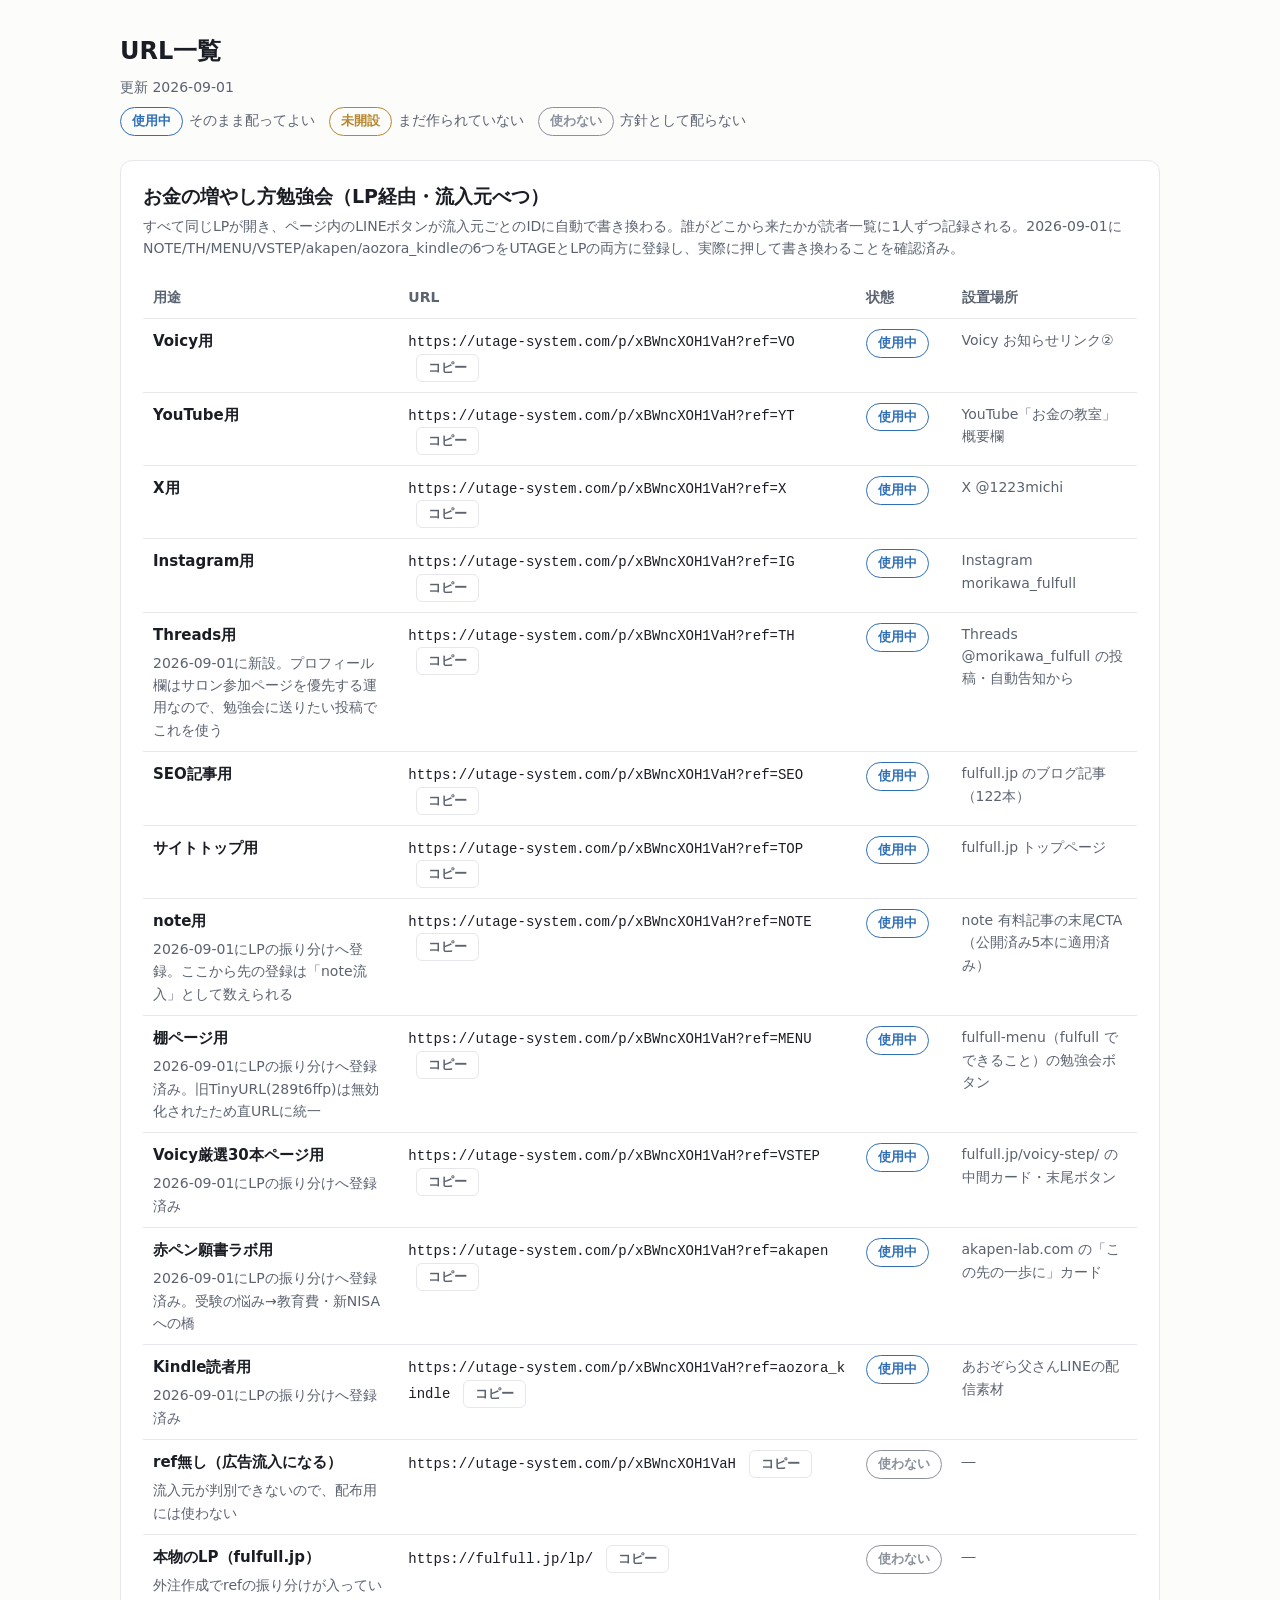
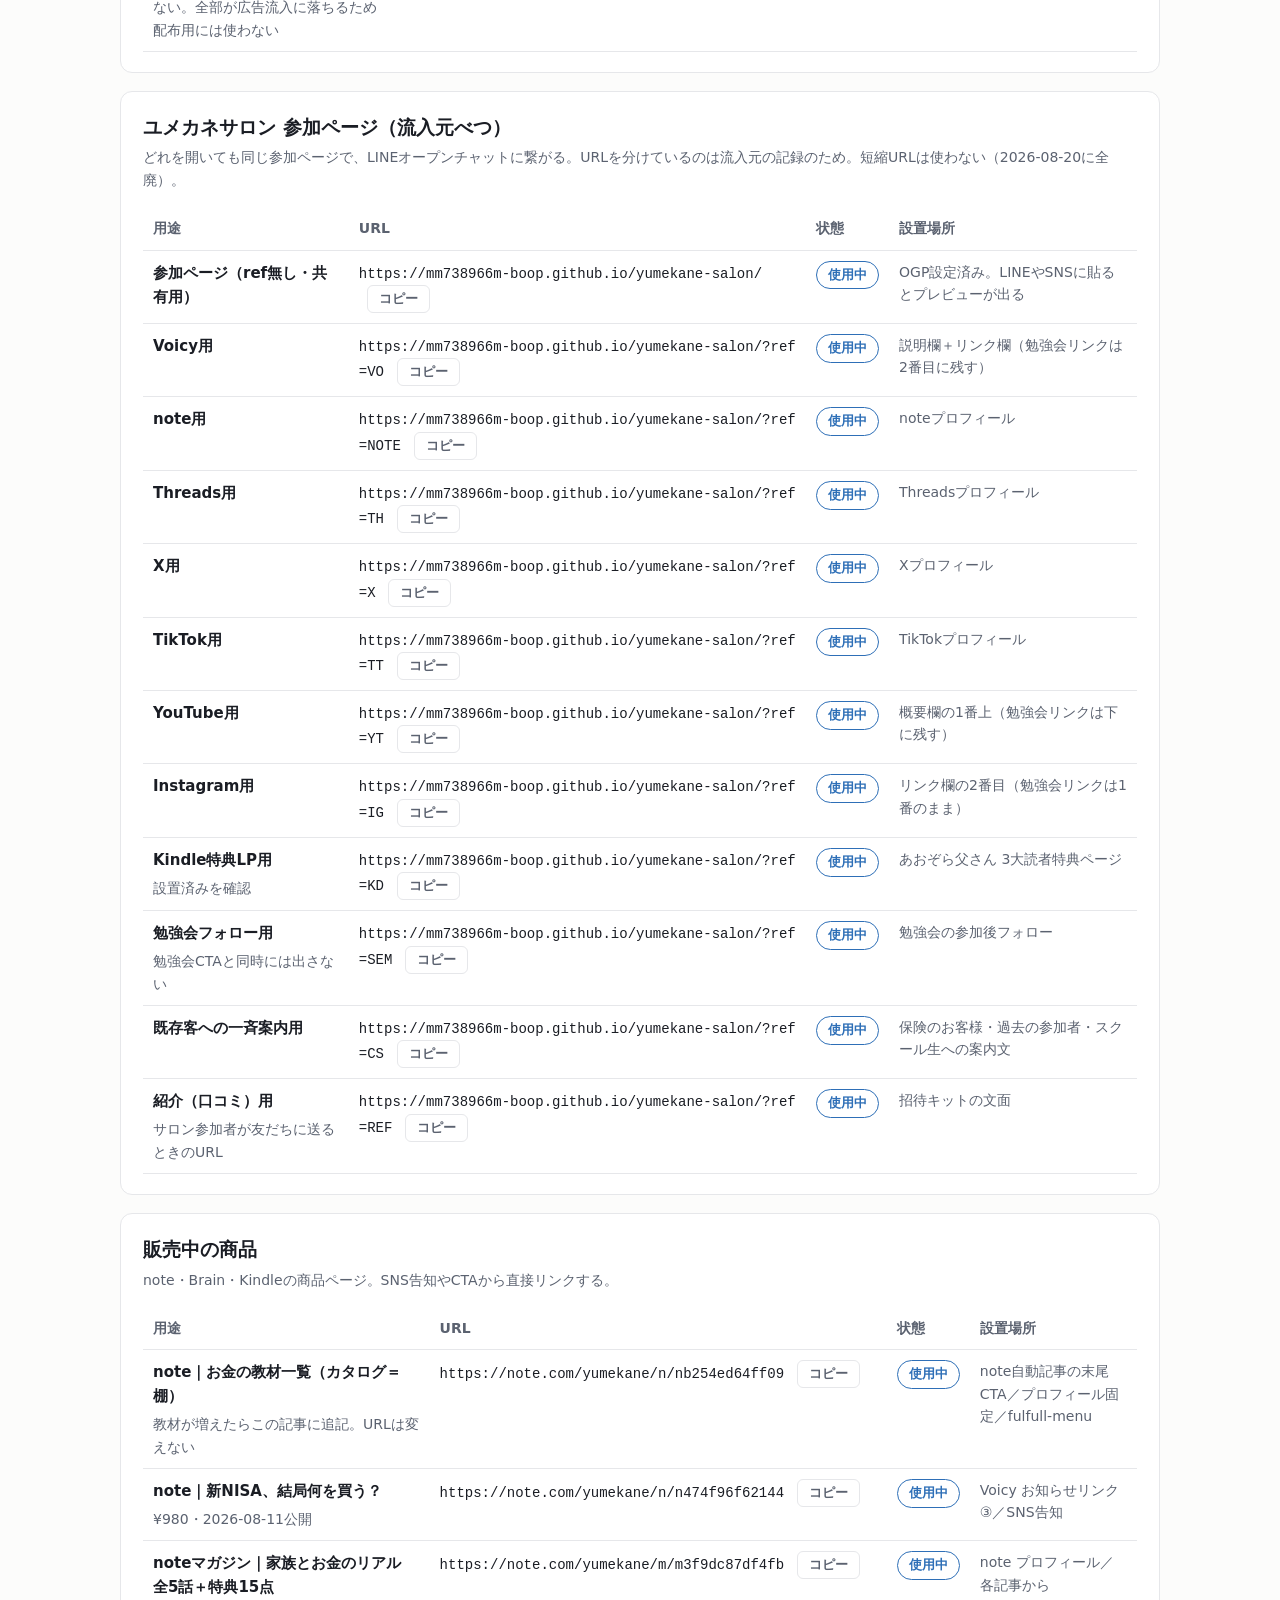
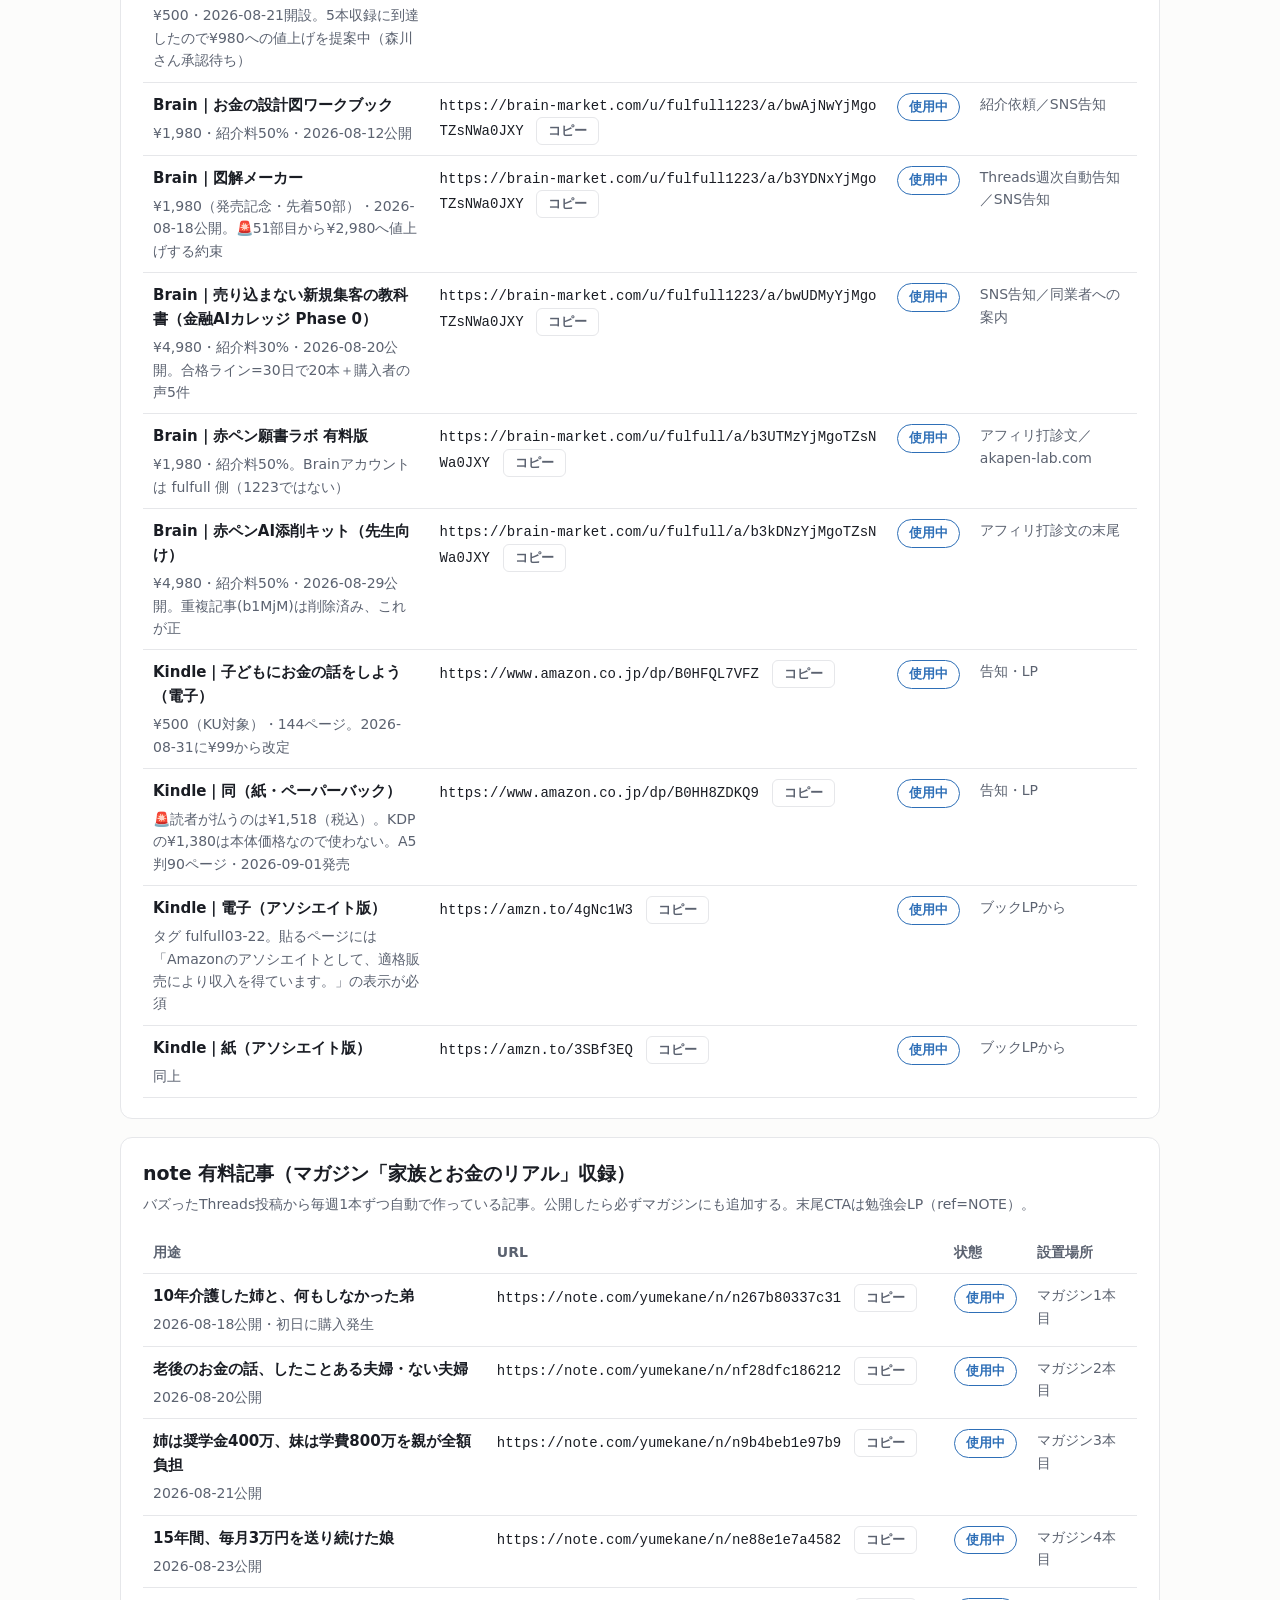
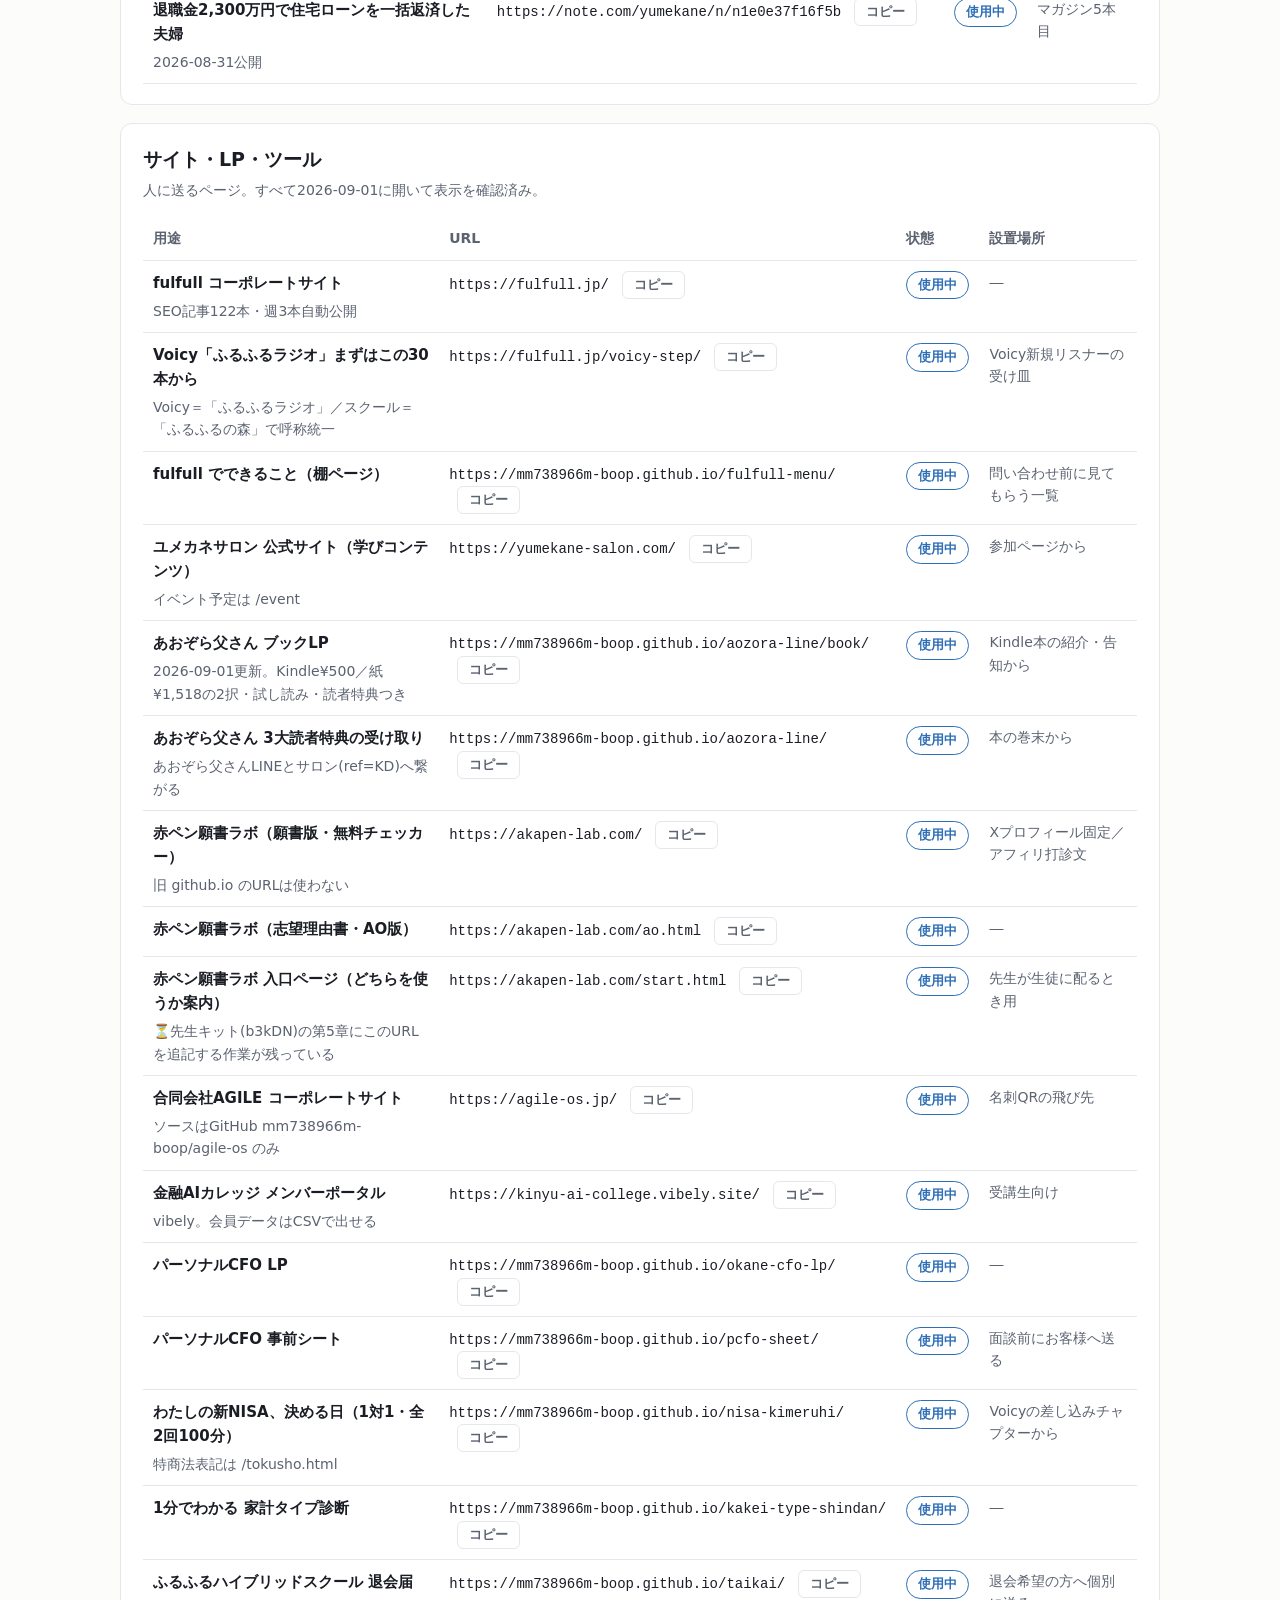
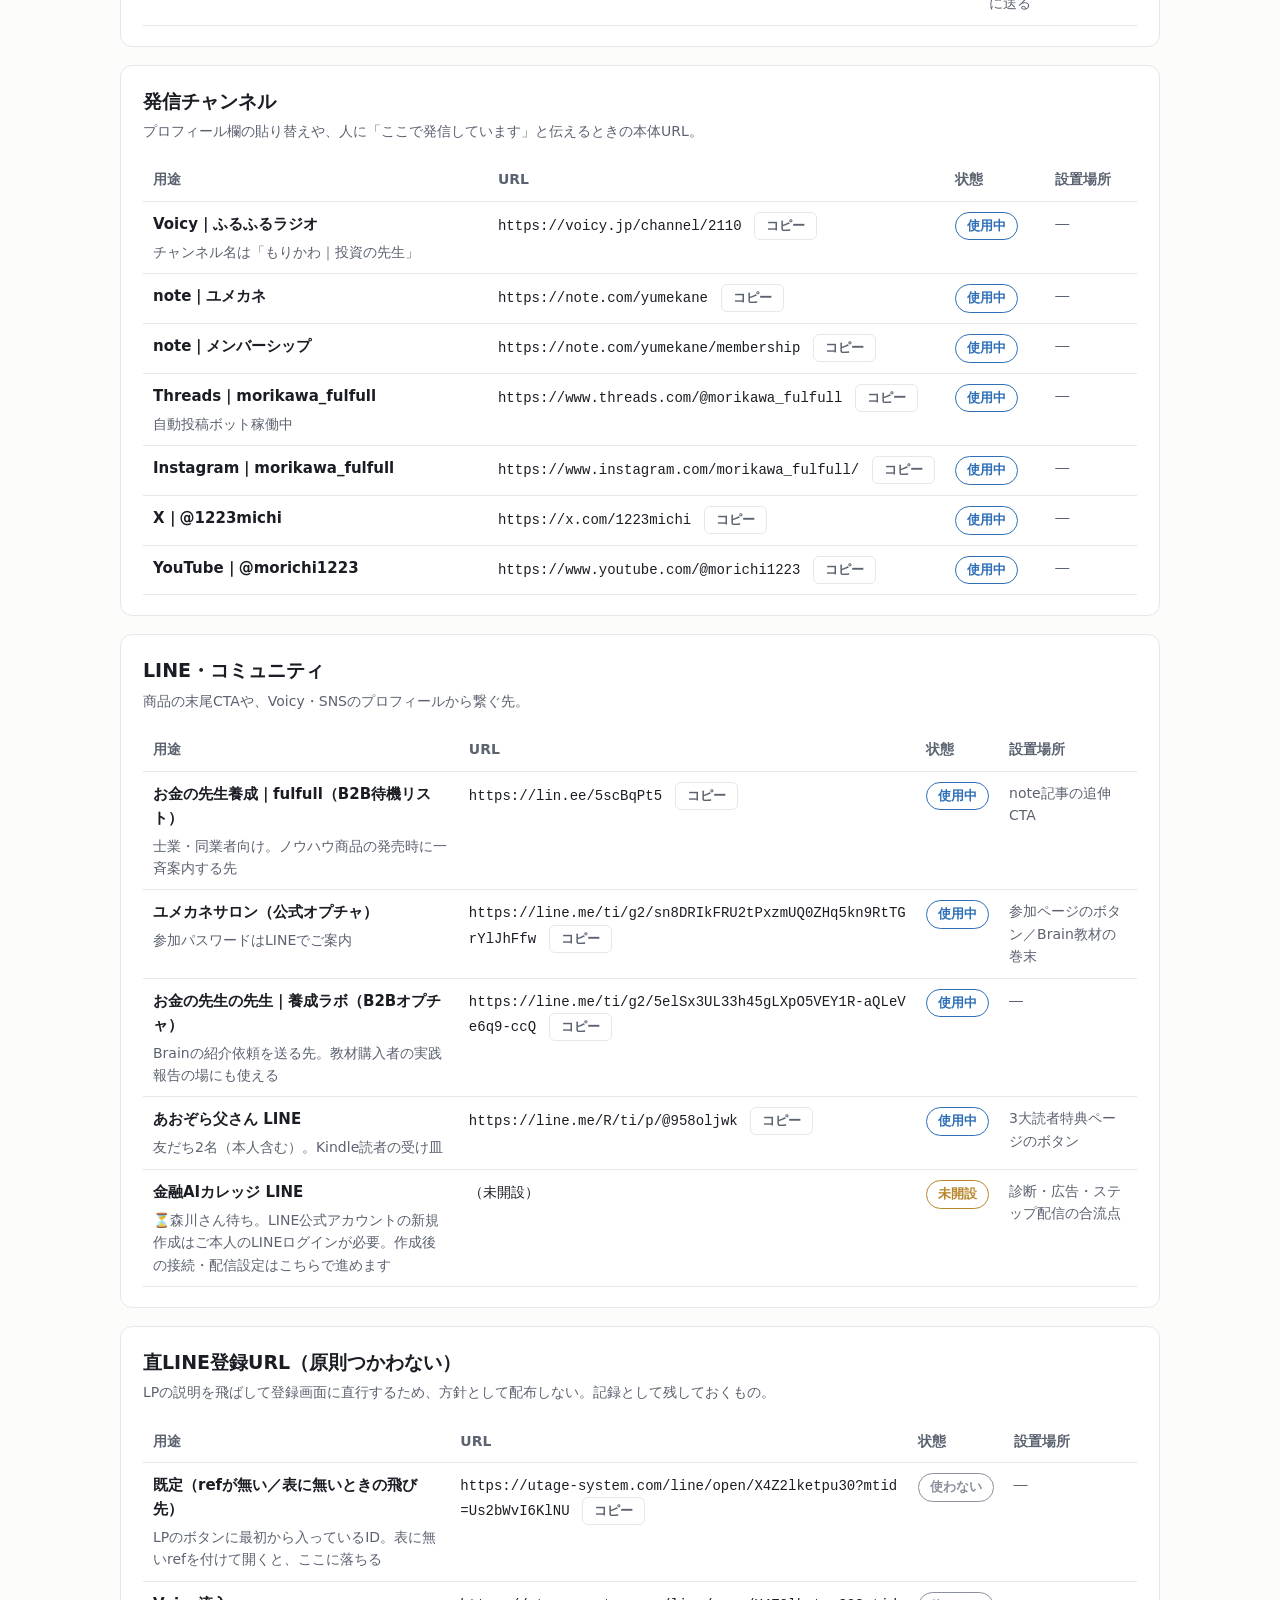
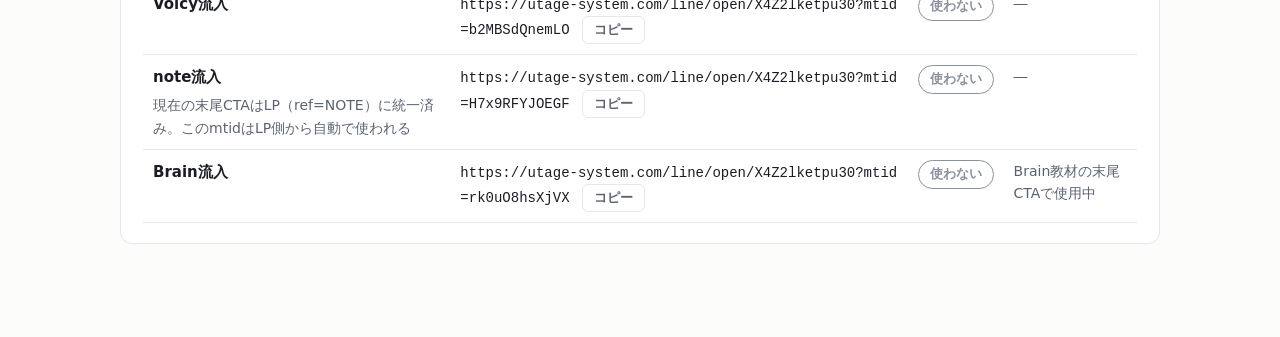
==== commit 0705be10: "勉強会LPのref登録を反映（2026-09-01） - NOTE/MENU/VSTEP/akapen/aozora_kindle をUTAGE登録経路＋LPの振り分けに登録し「使用中」へ - Thr" ====
--- a/index.html
+++ b/index.html
@@ -35,16 +35,12 @@
 </style></head><body><div class="wrap">
 <h1>URL一覧</h1>
 <div class="sub">更新 2026-09-01</div>
-<div class="legend">
-  <span class="badge" style="--c:#2E6FB7">使用中</span>そのまま配ってよい　
-  <span class="badge" style="--c:#C0392B">LP未登録</span>配ってはいるが流入元が記録されない　
-  <span class="badge" style="--c:#8a909c">使わない</span>方針として配らない
-</div>
+<div class="legend"><span class="badge" style="--c:#2E6FB7">使用中</span>そのまま配ってよい　<span class="badge" style="--c:#B8862B">未開設</span>まだ作られていない　<span class="badge" style="--c:#8a909c">使わない</span>方針として配らない　</div>
 
 
   <section class="card">
     <h2>お金の増やし方勉強会（LP経由・流入元べつ）</h2>
-    <p class="cap">すべて同じLPが開き、ページ内のLINEボタンが流入元ごとのIDに自動で書き換わる。誰がどこから来たかが読者一覧に1人ずつ記録される。「LP未登録」はLP側の振り分け表にまだ無いrefで、押した人は全員「広告」として記録される（2026-09-01にLPのHTMLを直接見て確認）。</p>
+    <p class="cap">すべて同じLPが開き、ページ内のLINEボタンが流入元ごとのIDに自動で書き換わる。誰がどこから来たかが読者一覧に1人ずつ記録される。2026-09-01にNOTE/TH/MENU/VSTEP/akapen/aozora_kindleの6つをUTAGEとLPの両方に登録し、実際に押して書き換わることを確認済み。</p>
     <div class="scroll"><table>
       <tr><th>用途</th><th>URL</th><th>状態</th><th>設置場所</th></tr>
       
@@ -98,11 +94,23 @@
       </tr>
       <tr>
         <td>
+          <div class="name">Threads用</div>
+          <div class="note">2026-09-01に新設。プロフィール欄はサロン参加ページを優先する運用なので、勉強会に送りたい投稿でこれを使う</div>
+        </td>
+        <td class="urlcell">
+          <code id="u4benkyokai">https://utage-system.com/p/xBWncXOH1VaH?ref=TH</code>
+<button class="copy" data-url="https://utage-system.com/p/xBWncXOH1VaH?ref=TH">コピー</button>
+        </td>
+        <td><span class="badge" style="--c:#2E6FB7">使用中</span></td>
+        <td class="where">Threads @morikawa_fulfull の投稿・自動告知から</td>
+      </tr>
+      <tr>
+        <td>
           <div class="name">SEO記事用</div>
           
         </td>
         <td class="urlcell">
-          <code id="u4benkyokai">https://utage-system.com/p/xBWncXOH1VaH?ref=SEO</code>
+          <code id="u5benkyokai">https://utage-system.com/p/xBWncXOH1VaH?ref=SEO</code>
 <button class="copy" data-url="https://utage-system.com/p/xBWncXOH1VaH?ref=SEO">コピー</button>
         </td>
         <td><span class="badge" style="--c:#2E6FB7">使用中</span></td>
@@ -114,7 +122,7 @@
           
         </td>
         <td class="urlcell">
-          <code id="u5benkyokai">https://utage-system.com/p/xBWncXOH1VaH?ref=TOP</code>
+          <code id="u6benkyokai">https://utage-system.com/p/xBWncXOH1VaH?ref=TOP</code>
 <button class="copy" data-url="https://utage-system.com/p/xBWncXOH1VaH?ref=TOP">コピー</button>
         </td>
         <td><span class="badge" style="--c:#2E6FB7">使用中</span></td>
@@ -123,61 +131,61 @@
       <tr>
         <td>
           <div class="name">note用</div>
-          <div class="note">配ってはいるが、LPの振り分け表に NOTE が無い。noteからの人数は今のところ「広告」に混ざって数えられている</div>
-        </td>
-        <td class="urlcell">
-          <code id="u6benkyokai">https://utage-system.com/p/xBWncXOH1VaH?ref=NOTE</code>
+          <div class="note">2026-09-01にLPの振り分けへ登録。ここから先の登録は「note流入」として数えられる</div>
+        </td>
+        <td class="urlcell">
+          <code id="u7benkyokai">https://utage-system.com/p/xBWncXOH1VaH?ref=NOTE</code>
 <button class="copy" data-url="https://utage-system.com/p/xBWncXOH1VaH?ref=NOTE">コピー</button>
         </td>
-        <td><span class="badge" style="--c:#C0392B">LP未登録</span></td>
+        <td><span class="badge" style="--c:#2E6FB7">使用中</span></td>
         <td class="where">note 有料記事の末尾CTA（公開済み5本に適用済み）</td>
       </tr>
       <tr>
         <td>
           <div class="name">棚ページ用</div>
-          <div class="note">同上。旧TinyURL(289t6ffp)は無効化されたため直URLに統一済み</div>
-        </td>
-        <td class="urlcell">
-          <code id="u7benkyokai">https://utage-system.com/p/xBWncXOH1VaH?ref=MENU</code>
+          <div class="note">2026-09-01にLPの振り分けへ登録済み。旧TinyURL(289t6ffp)は無効化されたため直URLに統一</div>
+        </td>
+        <td class="urlcell">
+          <code id="u8benkyokai">https://utage-system.com/p/xBWncXOH1VaH?ref=MENU</code>
 <button class="copy" data-url="https://utage-system.com/p/xBWncXOH1VaH?ref=MENU">コピー</button>
         </td>
-        <td><span class="badge" style="--c:#C0392B">LP未登録</span></td>
+        <td><span class="badge" style="--c:#2E6FB7">使用中</span></td>
         <td class="where">fulfull-menu（fulfull でできること）の勉強会ボタン</td>
       </tr>
       <tr>
         <td>
           <div class="name">Voicy厳選30本ページ用</div>
-          <div class="note">同上</div>
-        </td>
-        <td class="urlcell">
-          <code id="u8benkyokai">https://utage-system.com/p/xBWncXOH1VaH?ref=VSTEP</code>
+          <div class="note">2026-09-01にLPの振り分けへ登録済み</div>
+        </td>
+        <td class="urlcell">
+          <code id="u9benkyokai">https://utage-system.com/p/xBWncXOH1VaH?ref=VSTEP</code>
 <button class="copy" data-url="https://utage-system.com/p/xBWncXOH1VaH?ref=VSTEP">コピー</button>
         </td>
-        <td><span class="badge" style="--c:#C0392B">LP未登録</span></td>
+        <td><span class="badge" style="--c:#2E6FB7">使用中</span></td>
         <td class="where">fulfull.jp/voicy-step/ の中間カード・末尾ボタン</td>
       </tr>
       <tr>
         <td>
           <div class="name">赤ペン願書ラボ用</div>
-          <div class="note">同上。受験の悩み→教育費・新NISAへの橋</div>
-        </td>
-        <td class="urlcell">
-          <code id="u9benkyokai">https://utage-system.com/p/xBWncXOH1VaH?ref=akapen</code>
+          <div class="note">2026-09-01にLPの振り分けへ登録済み。受験の悩み→教育費・新NISAへの橋</div>
+        </td>
+        <td class="urlcell">
+          <code id="u10benkyokai">https://utage-system.com/p/xBWncXOH1VaH?ref=akapen</code>
 <button class="copy" data-url="https://utage-system.com/p/xBWncXOH1VaH?ref=akapen">コピー</button>
         </td>
-        <td><span class="badge" style="--c:#C0392B">LP未登録</span></td>
+        <td><span class="badge" style="--c:#2E6FB7">使用中</span></td>
         <td class="where">akapen-lab.com の「この先の一歩に」カード</td>
       </tr>
       <tr>
         <td>
           <div class="name">Kindle読者用</div>
-          <div class="note">同上</div>
-        </td>
-        <td class="urlcell">
-          <code id="u10benkyokai">https://utage-system.com/p/xBWncXOH1VaH?ref=aozora_kindle</code>
+          <div class="note">2026-09-01にLPの振り分けへ登録済み</div>
+        </td>
+        <td class="urlcell">
+          <code id="u11benkyokai">https://utage-system.com/p/xBWncXOH1VaH?ref=aozora_kindle</code>
 <button class="copy" data-url="https://utage-system.com/p/xBWncXOH1VaH?ref=aozora_kindle">コピー</button>
         </td>
-        <td><span class="badge" style="--c:#C0392B">LP未登録</span></td>
+        <td><span class="badge" style="--c:#2E6FB7">使用中</span></td>
         <td class="where">あおぞら父さんLINEの配信素材</td>
       </tr>
       <tr>
@@ -186,7 +194,7 @@
           <div class="note">流入元が判別できないので、配布用には使わない</div>
         </td>
         <td class="urlcell">
-          <code id="u11benkyokai">https://utage-system.com/p/xBWncXOH1VaH</code>
+          <code id="u12benkyokai">https://utage-system.com/p/xBWncXOH1VaH</code>
 <button class="copy" data-url="https://utage-system.com/p/xBWncXOH1VaH">コピー</button>
         </td>
         <td><span class="badge" style="--c:#8a909c">使わない</span></td>
@@ -198,7 +206,7 @@
           <div class="note">外注作成でrefの振り分けが入っていない。全部が広告流入に落ちるため配布用には使わない</div>
         </td>
         <td class="urlcell">
-          <code id="u12benkyokai">https://fulfull.jp/lp/</code>
+          <code id="u13benkyokai">https://fulfull.jp/lp/</code>
 <button class="copy" data-url="https://fulfull.jp/lp/">コピー</button>
         </td>
         <td><span class="badge" style="--c:#8a909c">使わない</span></td>
@@ -933,7 +941,7 @@
           <code id="u4line">（未開設）</code>
 
         </td>
-        <td><span class="badge" style="--c:#C0392B">LP未登録</span></td>
+        <td><span class="badge" style="--c:#B8862B">未開設</span></td>
         <td class="where">診断・広告・ステップ配信の合流点</td>
       </tr>
     </table></div>
@@ -947,7 +955,7 @@
       <tr>
         <td>
           <div class="name">既定（refが無い／表に無いときの飛び先）</div>
-          <div class="note">LPのボタンに最初から入っているID。上の「LP未登録」のrefは全部ここに落ちる</div>
+          <div class="note">LPのボタンに最初から入っているID。表に無いrefを付けて開くと、ここに落ちる</div>
         </td>
         <td class="urlcell">
           <code id="u0direct">https://utage-system.com/line/open/X4Z2lketpu30?mtid=Us2bWvI6KlNU</code>
@@ -971,7 +979,7 @@
       <tr>
         <td>
           <div class="name">note流入</div>
-          <div class="note">記事の末尾は既にLPを読んだ人ではないため例外的に使っていた。現在の末尾CTAはLP（ref=NOTE）に統一済み</div>
+          <div class="note">現在の末尾CTAはLP（ref=NOTE）に統一済み。このmtidはLP側から自動で使われる</div>
         </td>
         <td class="urlcell">
           <code id="u2direct">https://utage-system.com/line/open/X4Z2lketpu30?mtid=H7x9RFYJOEGF</code>
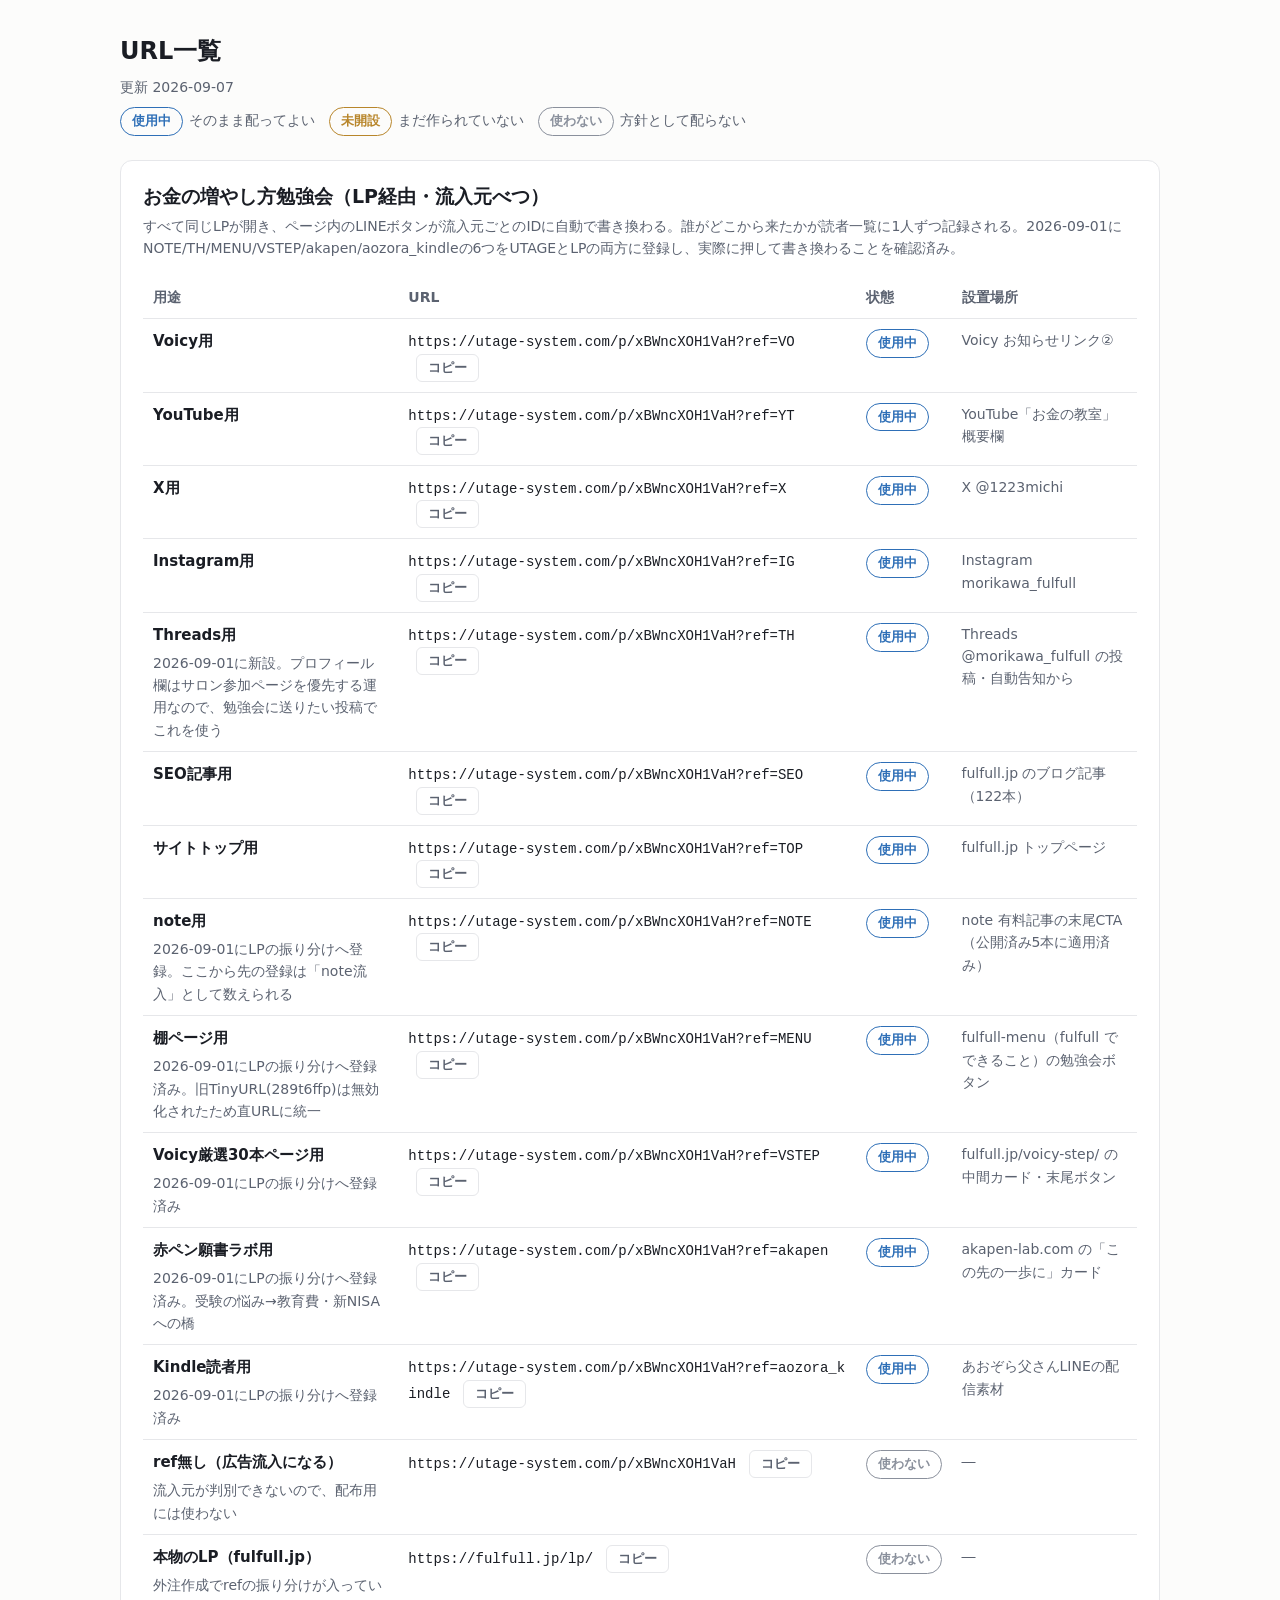
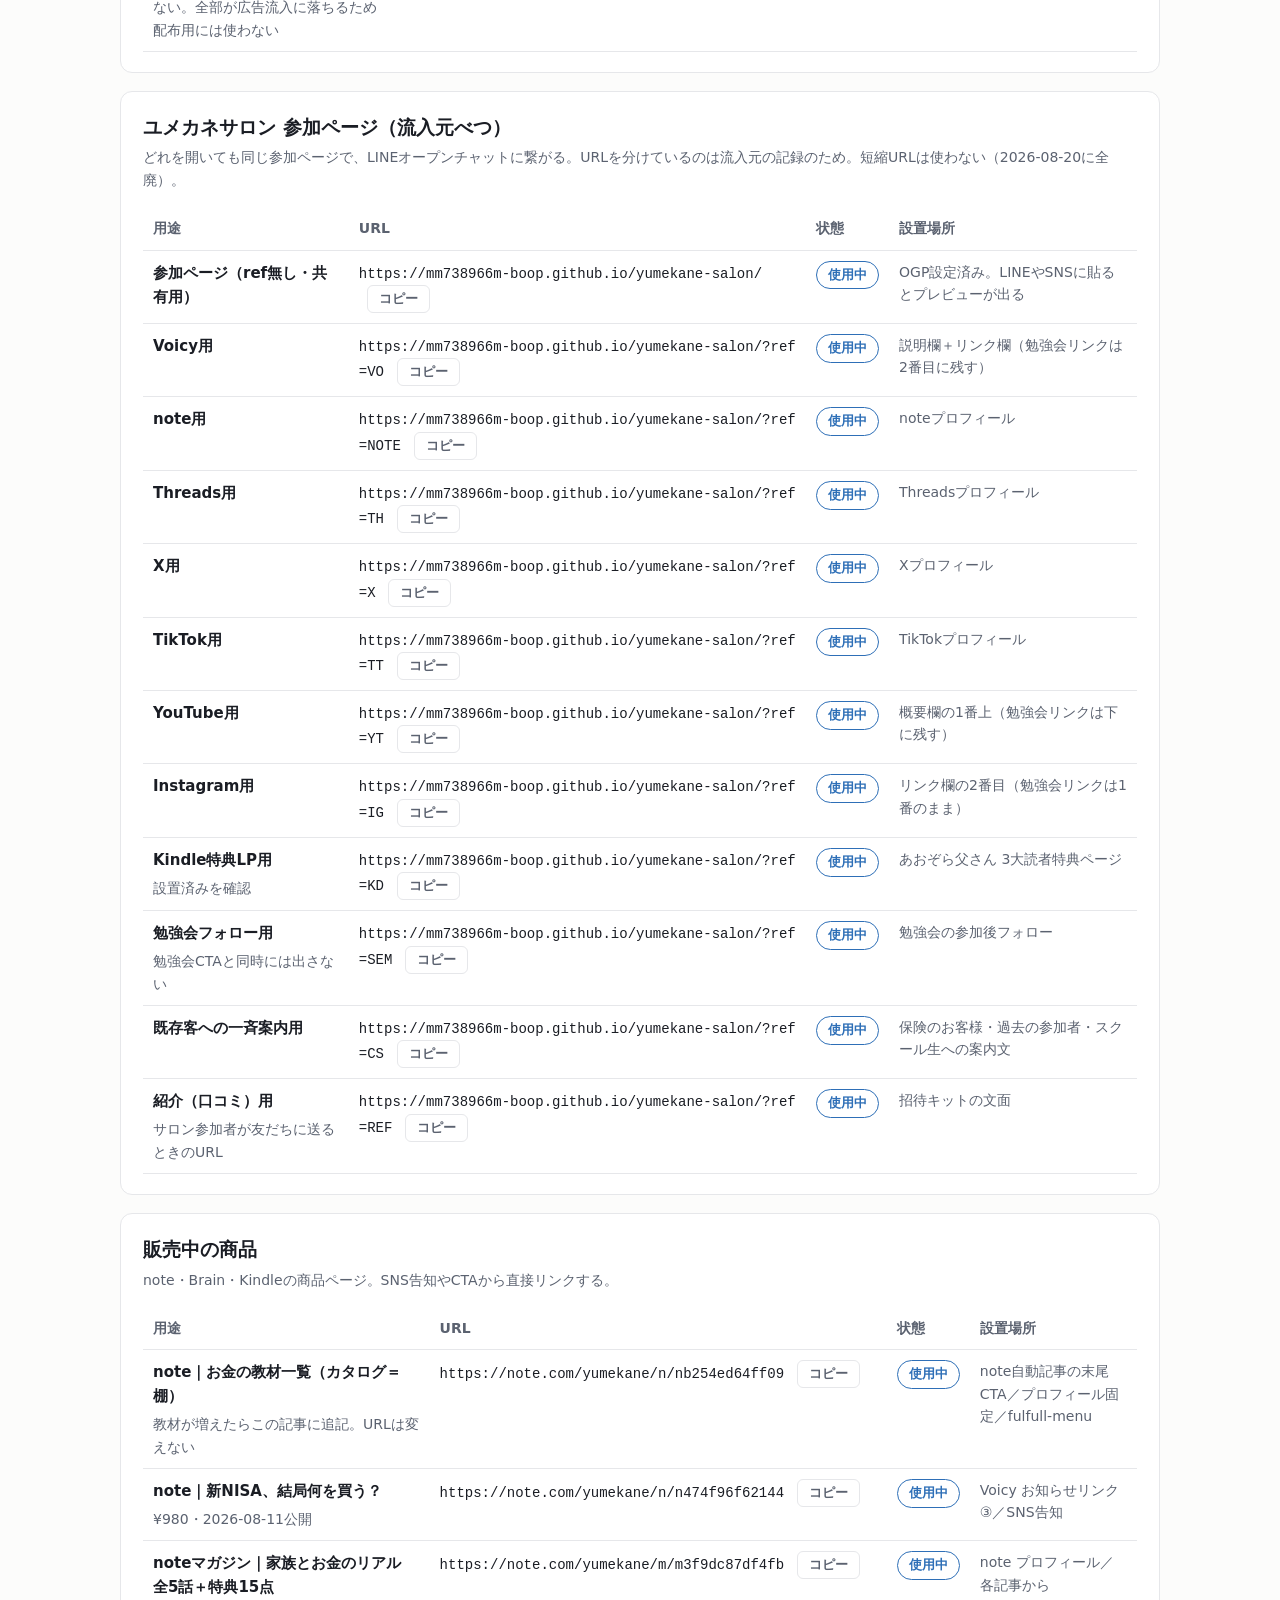
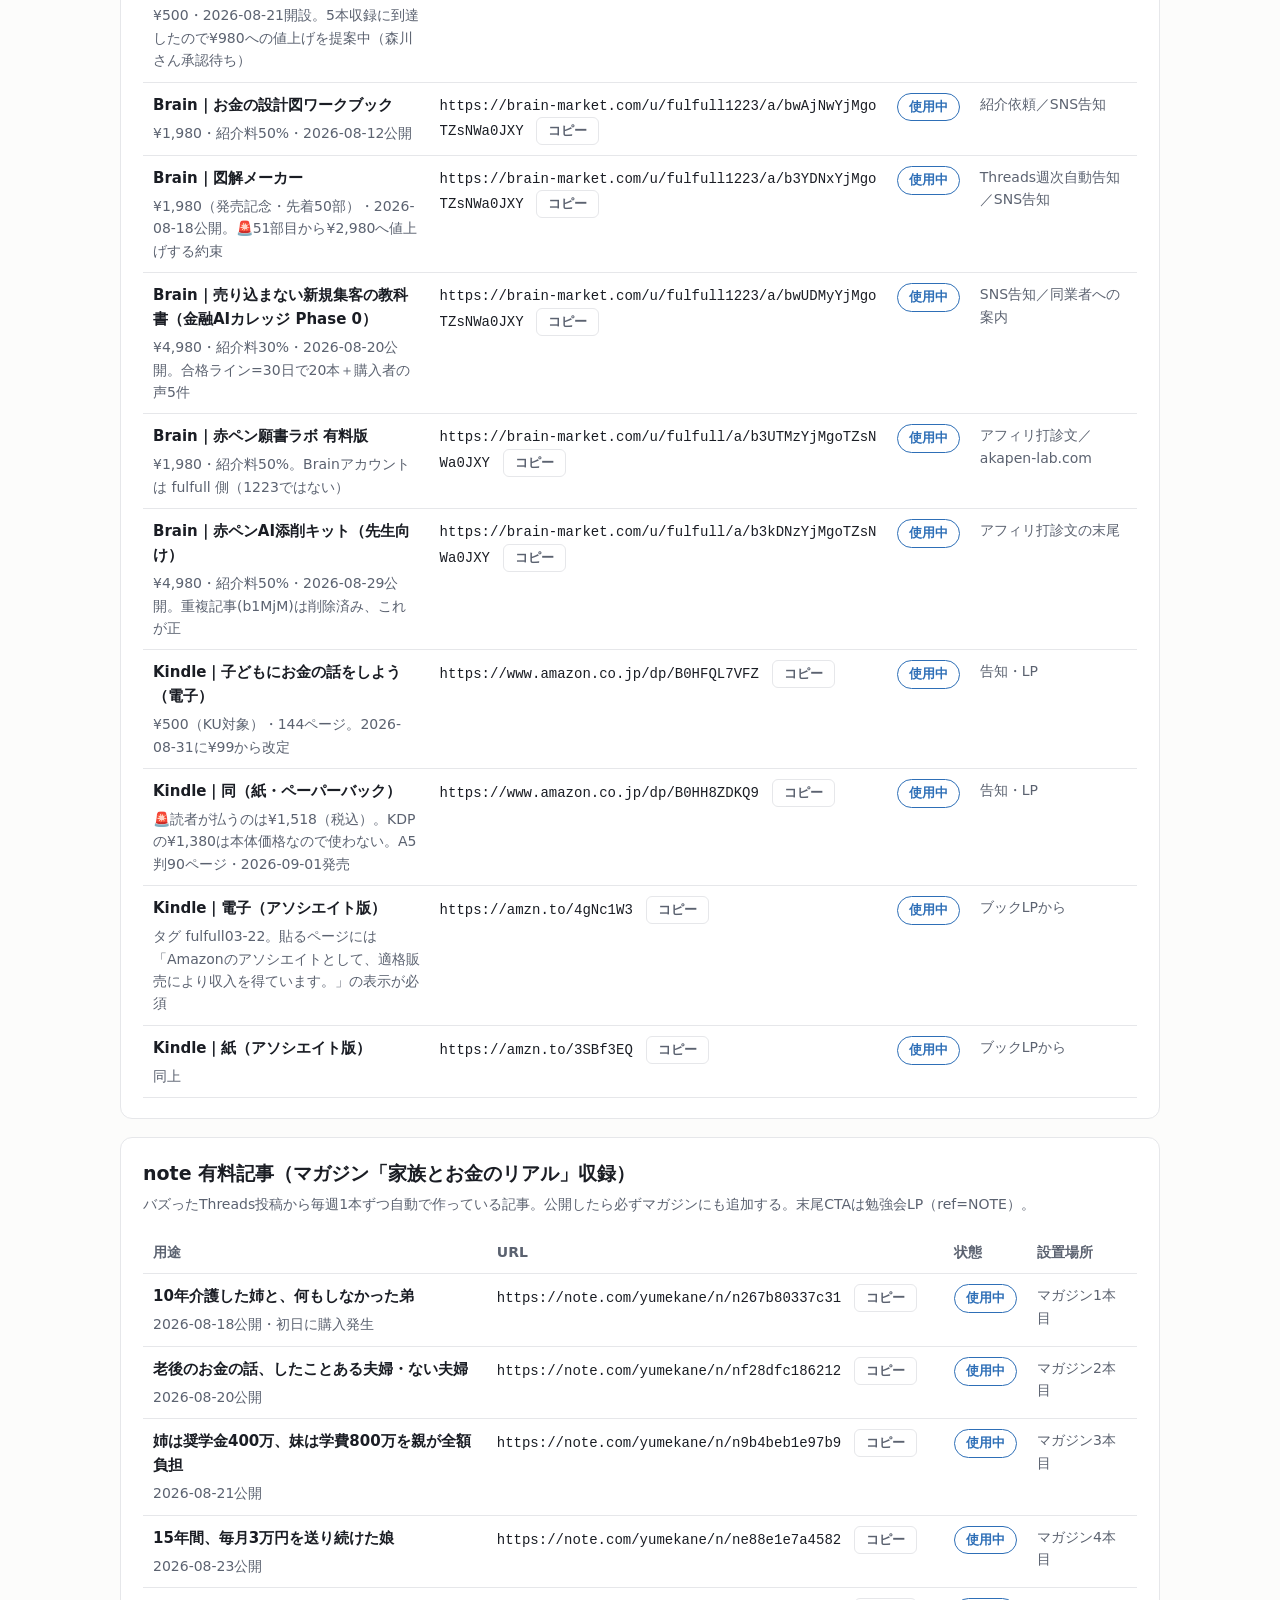
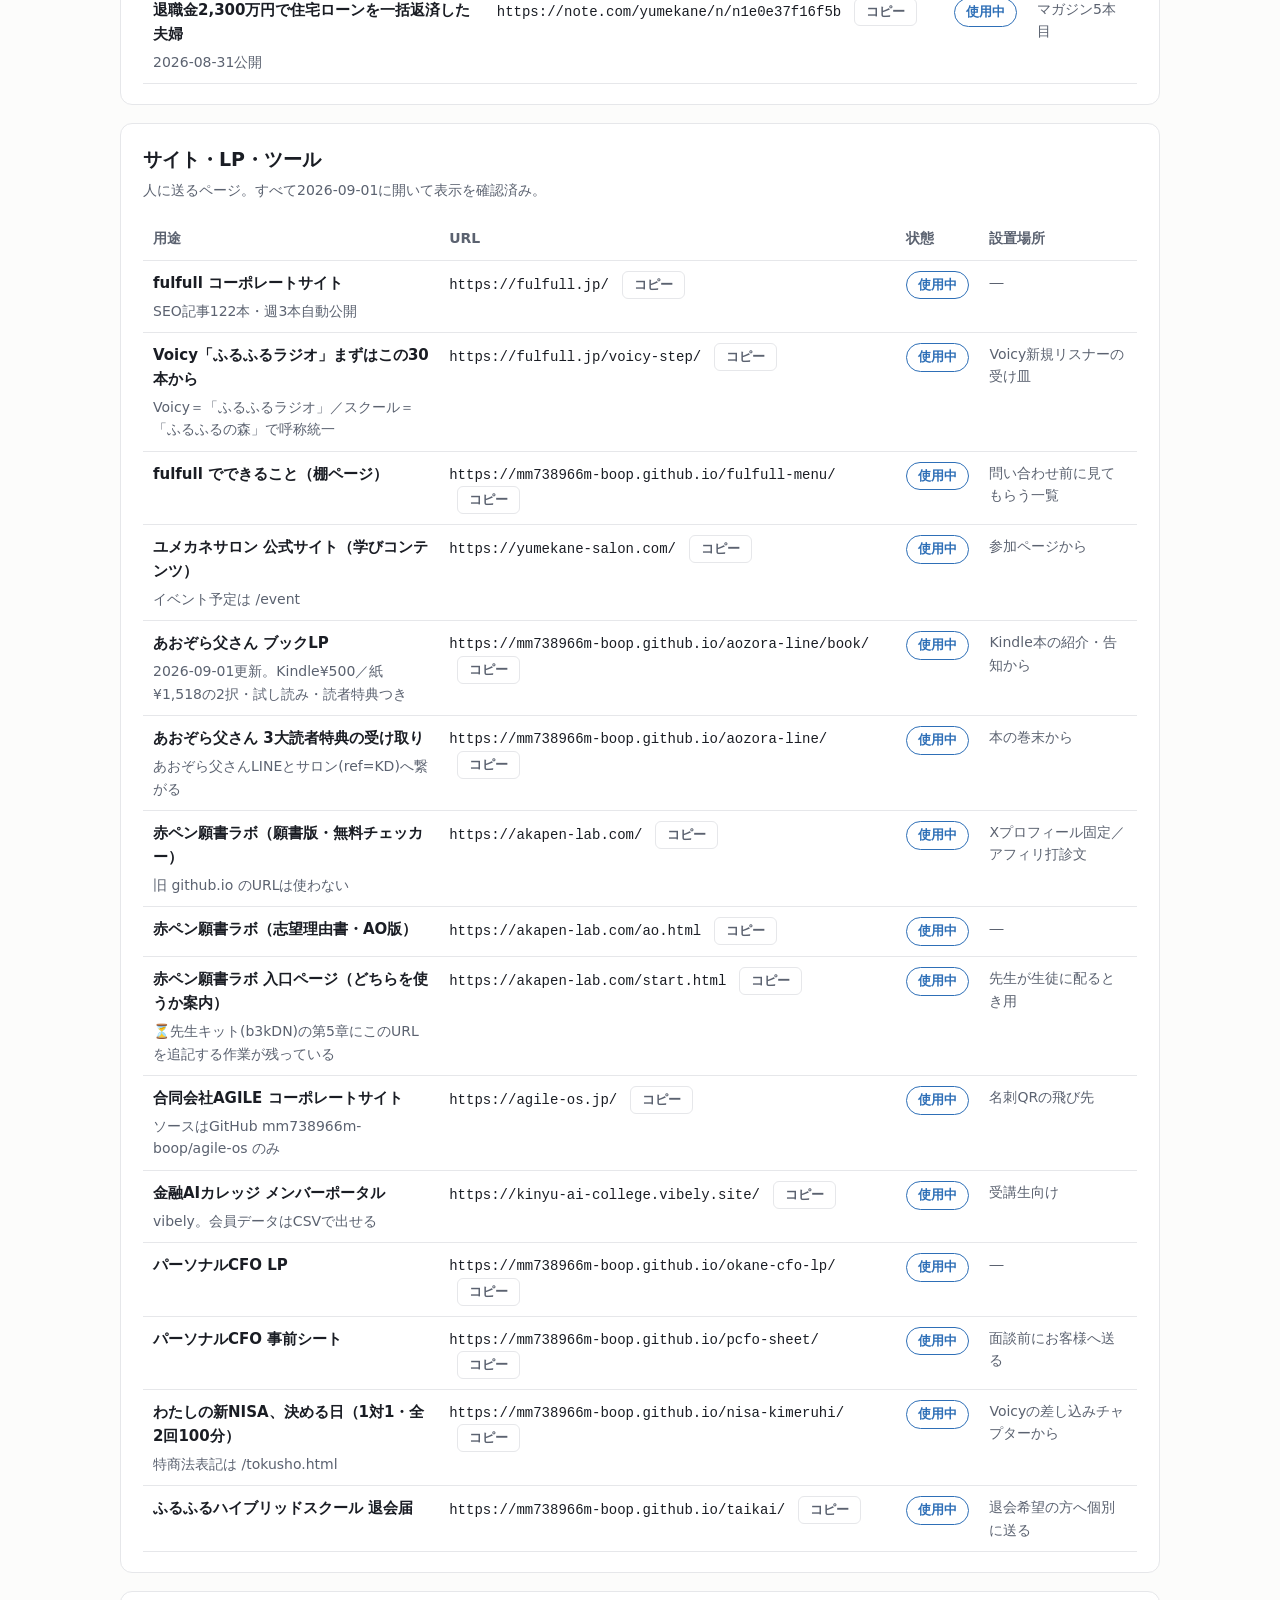
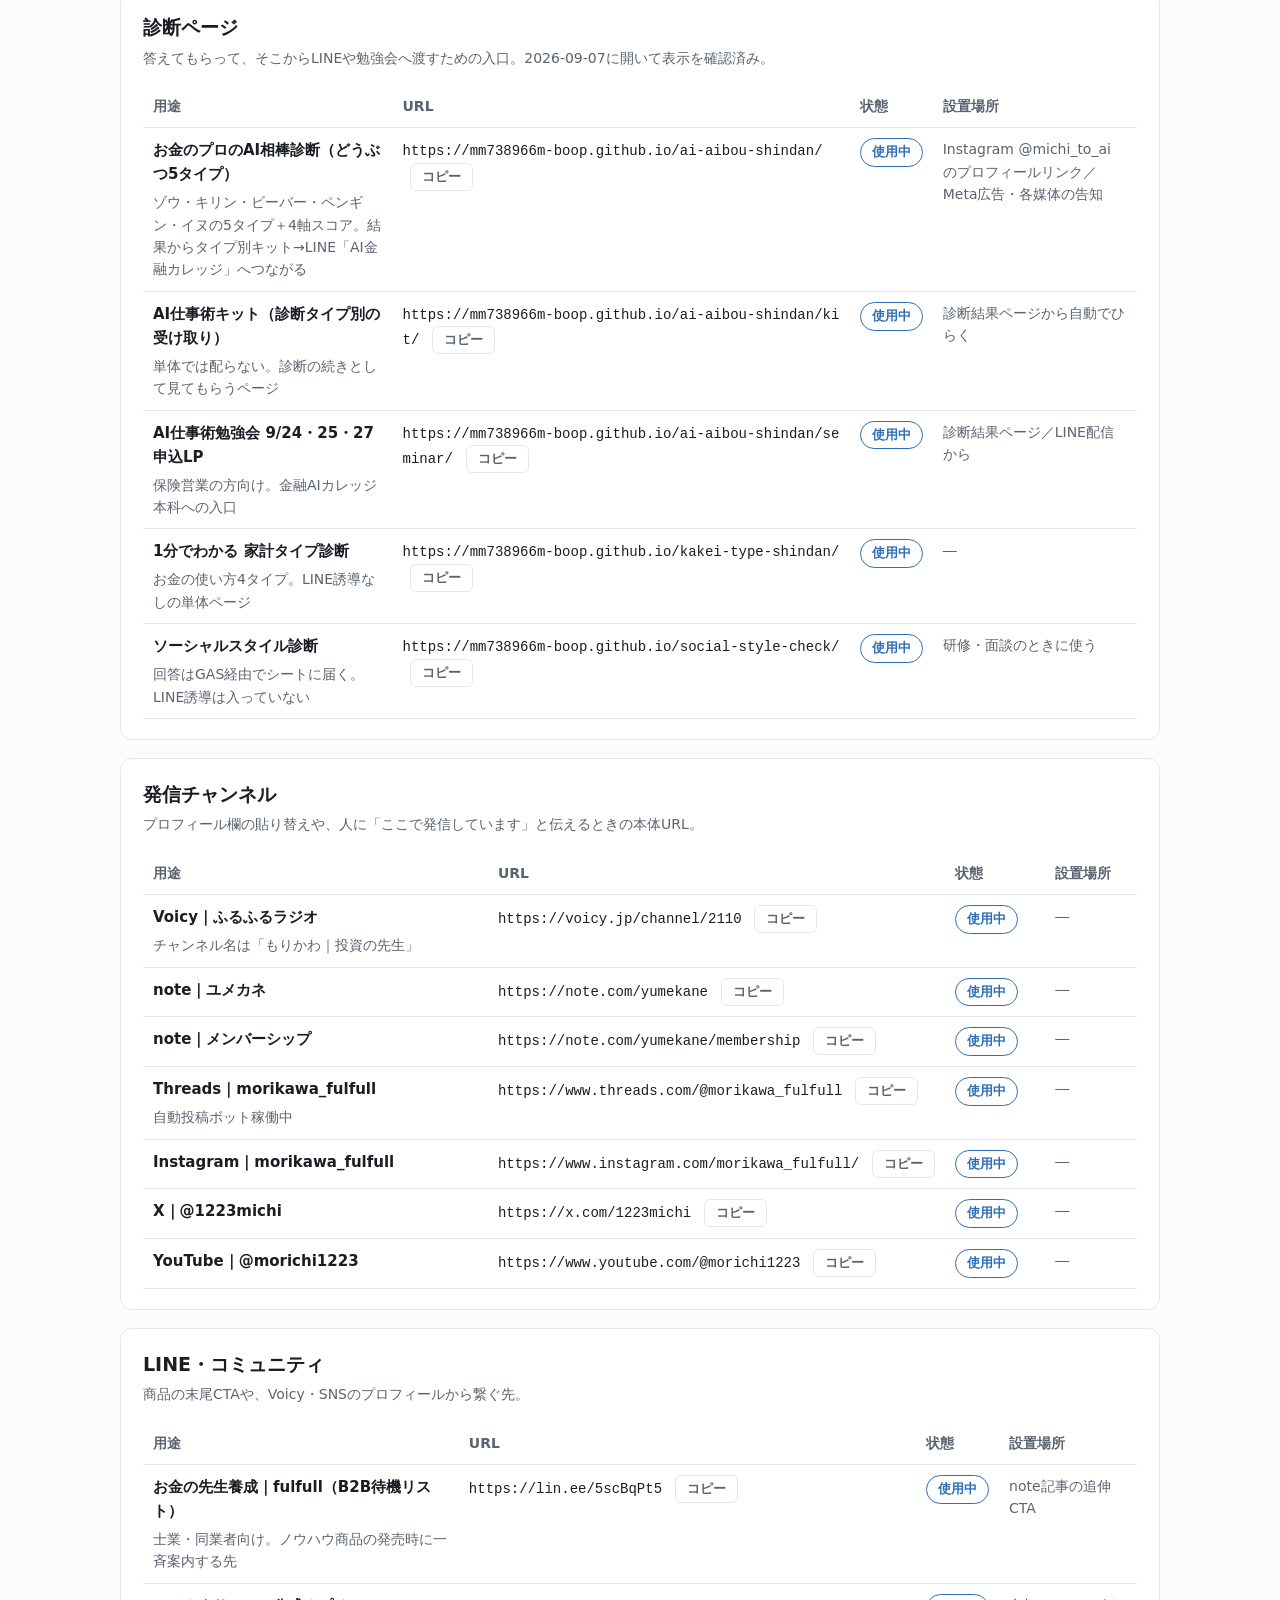
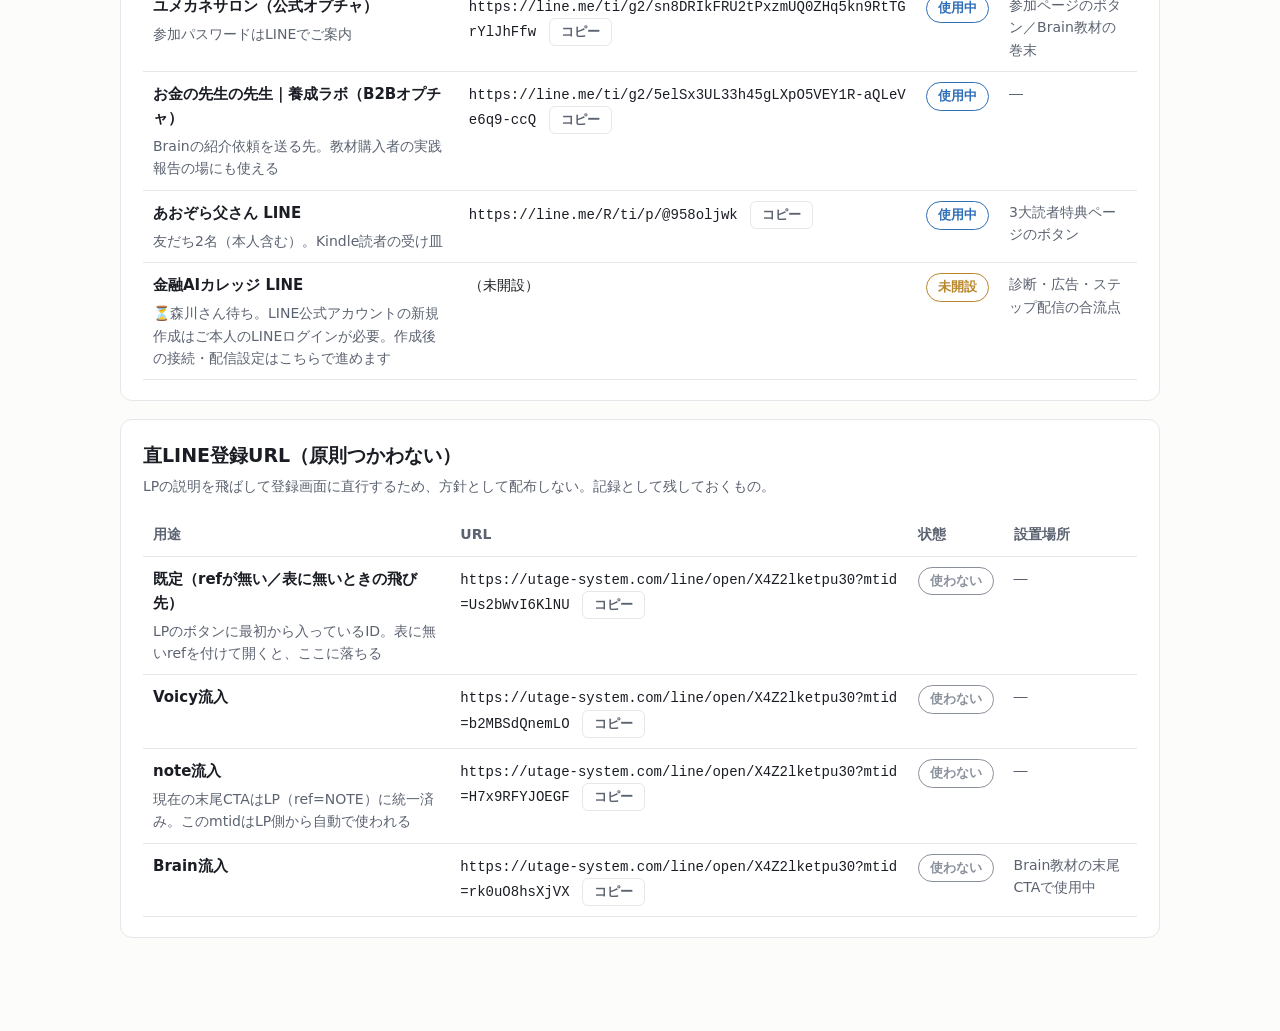
==== commit f9522b3e: "診断ページのセクションを追加（AI相棒診断・キット・9/24勉強会LP・家計タイプ・ソーシャルスタイル） Co-Authored-By: Claude Opus 5 <noreply@anthropi" ====
--- a/index.html
+++ b/index.html
@@ -34,7 +34,7 @@
   .where{font-size:14px;color:var(--ink2)}
 </style></head><body><div class="wrap">
 <h1>URL一覧</h1>
-<div class="sub">更新 2026-09-01</div>
+<div class="sub">更新 2026-09-07</div>
 <div class="legend"><span class="badge" style="--c:#2E6FB7">使用中</span>そのまま配ってよい　<span class="badge" style="--c:#B8862B">未開設</span>まだ作られていない　<span class="badge" style="--c:#8a909c">使わない</span>方針として配らない　</div>
 
 
@@ -762,11 +762,67 @@
       </tr>
       <tr>
         <td>
+          <div class="name">ふるふるハイブリッドスクール 退会届</div>
+          
+        </td>
+        <td class="urlcell">
+          <code id="u14pages">https://mm738966m-boop.github.io/taikai/</code>
+<button class="copy" data-url="https://mm738966m-boop.github.io/taikai/">コピー</button>
+        </td>
+        <td><span class="badge" style="--c:#2E6FB7">使用中</span></td>
+        <td class="where">退会希望の方へ個別に送る</td>
+      </tr>
+    </table></div>
+  </section>
+  <section class="card">
+    <h2>診断ページ</h2>
+    <p class="cap">答えてもらって、そこからLINEや勉強会へ渡すための入口。2026-09-07に開いて表示を確認済み。</p>
+    <div class="scroll"><table>
+      <tr><th>用途</th><th>URL</th><th>状態</th><th>設置場所</th></tr>
+      
+      <tr>
+        <td>
+          <div class="name">お金のプロのAI相棒診断（どうぶつ5タイプ）</div>
+          <div class="note">ゾウ・キリン・ビーバー・ペンギン・イヌの5タイプ＋4軸スコア。結果からタイプ別キット→LINE「AI金融カレッジ」へつながる</div>
+        </td>
+        <td class="urlcell">
+          <code id="u0shindan">https://mm738966m-boop.github.io/ai-aibou-shindan/</code>
+<button class="copy" data-url="https://mm738966m-boop.github.io/ai-aibou-shindan/">コピー</button>
+        </td>
+        <td><span class="badge" style="--c:#2E6FB7">使用中</span></td>
+        <td class="where">Instagram @michi_to_ai のプロフィールリンク／Meta広告・各媒体の告知</td>
+      </tr>
+      <tr>
+        <td>
+          <div class="name">AI仕事術キット（診断タイプ別の受け取り）</div>
+          <div class="note">単体では配らない。診断の続きとして見てもらうページ</div>
+        </td>
+        <td class="urlcell">
+          <code id="u1shindan">https://mm738966m-boop.github.io/ai-aibou-shindan/kit/</code>
+<button class="copy" data-url="https://mm738966m-boop.github.io/ai-aibou-shindan/kit/">コピー</button>
+        </td>
+        <td><span class="badge" style="--c:#2E6FB7">使用中</span></td>
+        <td class="where">診断結果ページから自動でひらく</td>
+      </tr>
+      <tr>
+        <td>
+          <div class="name">AI仕事術勉強会 9/24・25・27 申込LP</div>
+          <div class="note">保険営業の方向け。金融AIカレッジ本科への入口</div>
+        </td>
+        <td class="urlcell">
+          <code id="u2shindan">https://mm738966m-boop.github.io/ai-aibou-shindan/seminar/</code>
+<button class="copy" data-url="https://mm738966m-boop.github.io/ai-aibou-shindan/seminar/">コピー</button>
+        </td>
+        <td><span class="badge" style="--c:#2E6FB7">使用中</span></td>
+        <td class="where">診断結果ページ／LINE配信から</td>
+      </tr>
+      <tr>
+        <td>
           <div class="name">1分でわかる 家計タイプ診断</div>
-          
-        </td>
-        <td class="urlcell">
-          <code id="u14pages">https://mm738966m-boop.github.io/kakei-type-shindan/</code>
+          <div class="note">お金の使い方4タイプ。LINE誘導なしの単体ページ</div>
+        </td>
+        <td class="urlcell">
+          <code id="u3shindan">https://mm738966m-boop.github.io/kakei-type-shindan/</code>
 <button class="copy" data-url="https://mm738966m-boop.github.io/kakei-type-shindan/">コピー</button>
         </td>
         <td><span class="badge" style="--c:#2E6FB7">使用中</span></td>
@@ -774,15 +830,15 @@
       </tr>
       <tr>
         <td>
-          <div class="name">ふるふるハイブリッドスクール 退会届</div>
-          
-        </td>
-        <td class="urlcell">
-          <code id="u15pages">https://mm738966m-boop.github.io/taikai/</code>
-<button class="copy" data-url="https://mm738966m-boop.github.io/taikai/">コピー</button>
-        </td>
-        <td><span class="badge" style="--c:#2E6FB7">使用中</span></td>
-        <td class="where">退会希望の方へ個別に送る</td>
+          <div class="name">ソーシャルスタイル診断</div>
+          <div class="note">回答はGAS経由でシートに届く。LINE誘導は入っていない</div>
+        </td>
+        <td class="urlcell">
+          <code id="u4shindan">https://mm738966m-boop.github.io/social-style-check/</code>
+<button class="copy" data-url="https://mm738966m-boop.github.io/social-style-check/">コピー</button>
+        </td>
+        <td><span class="badge" style="--c:#2E6FB7">使用中</span></td>
+        <td class="where">研修・面談のときに使う</td>
       </tr>
     </table></div>
   </section>
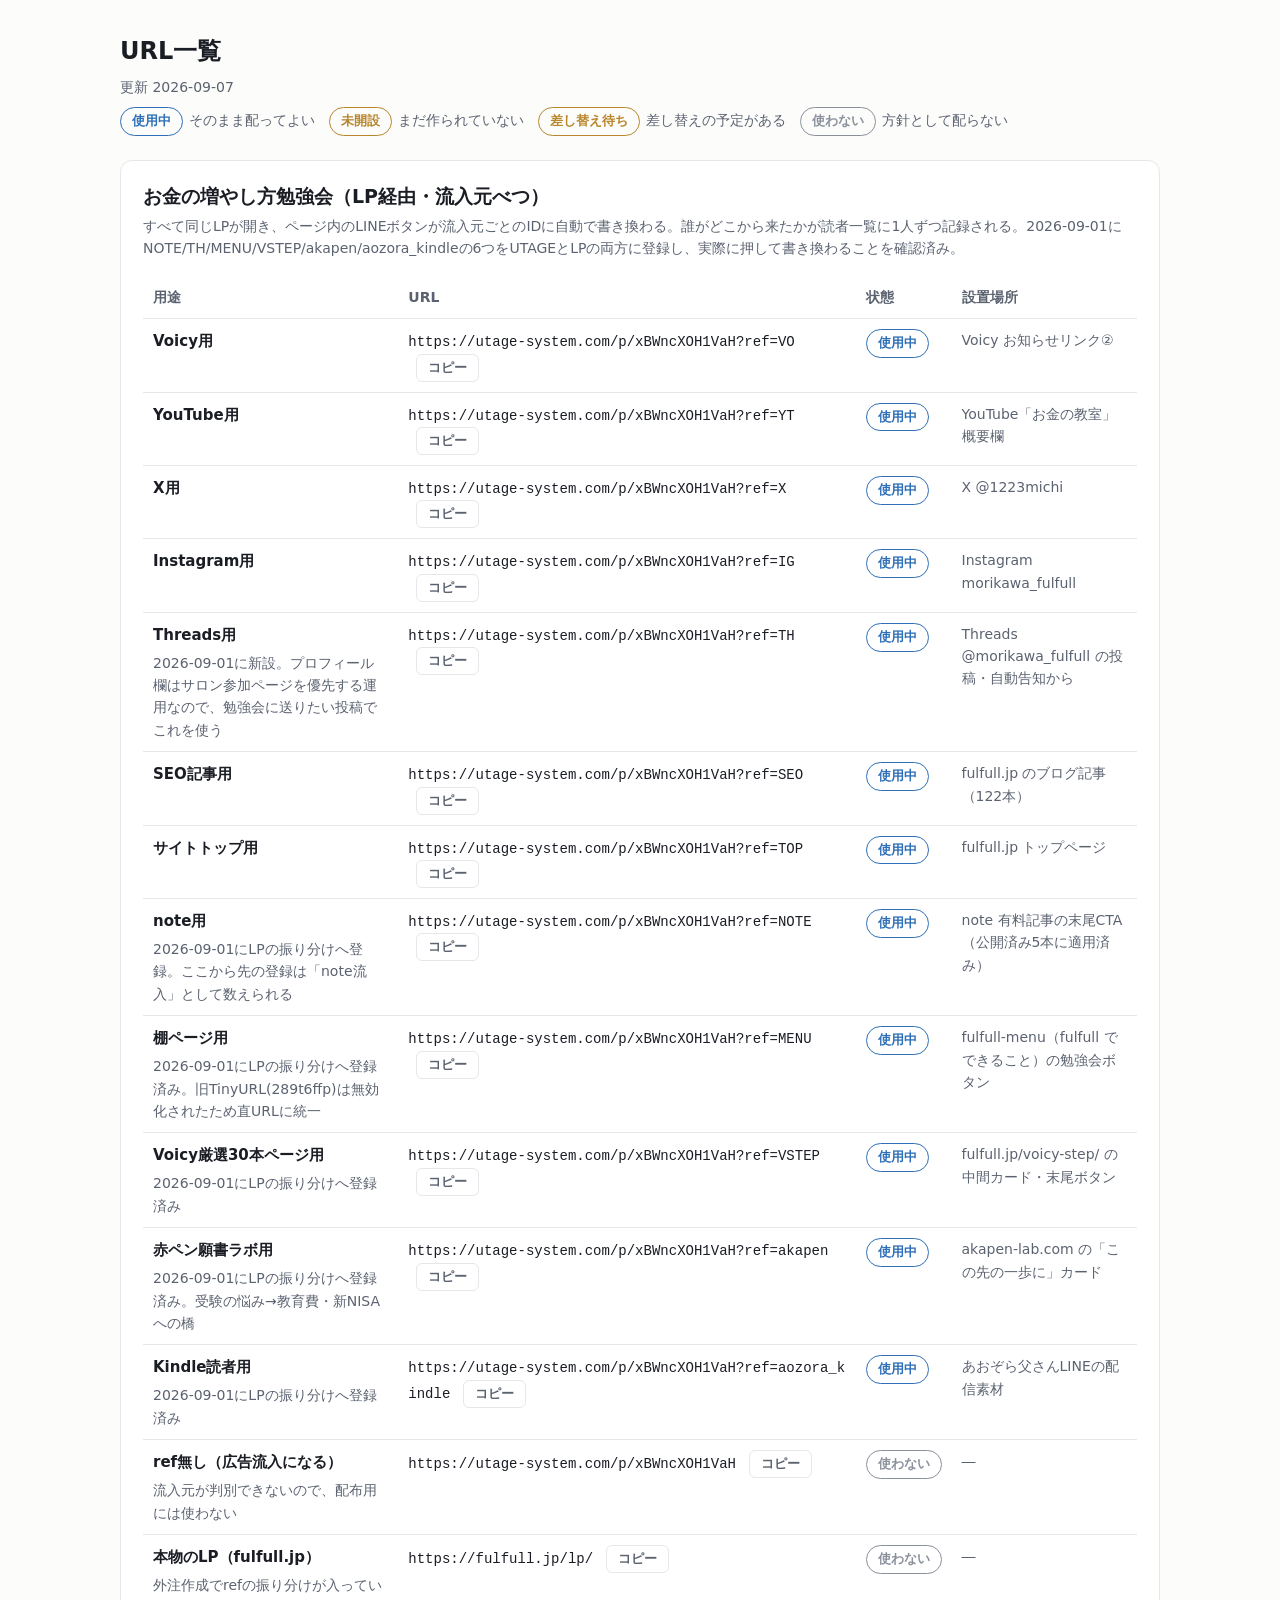
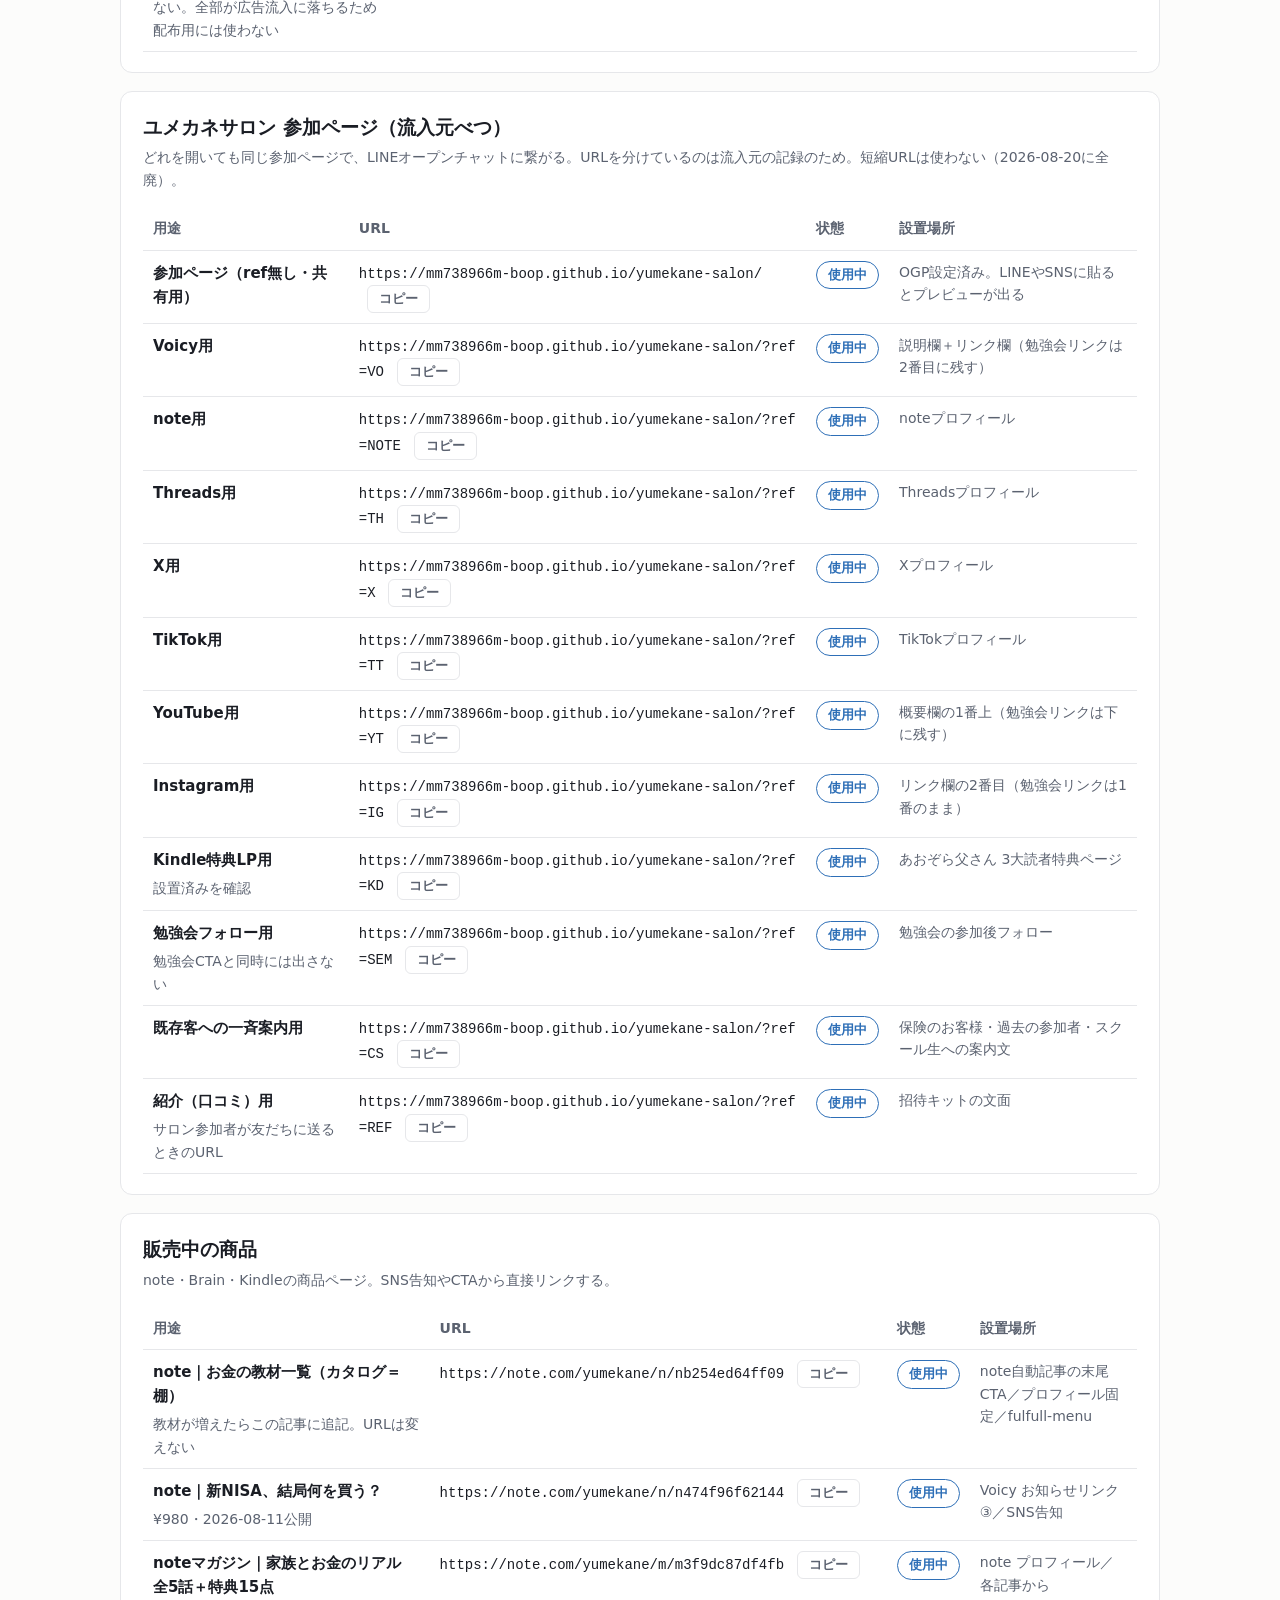
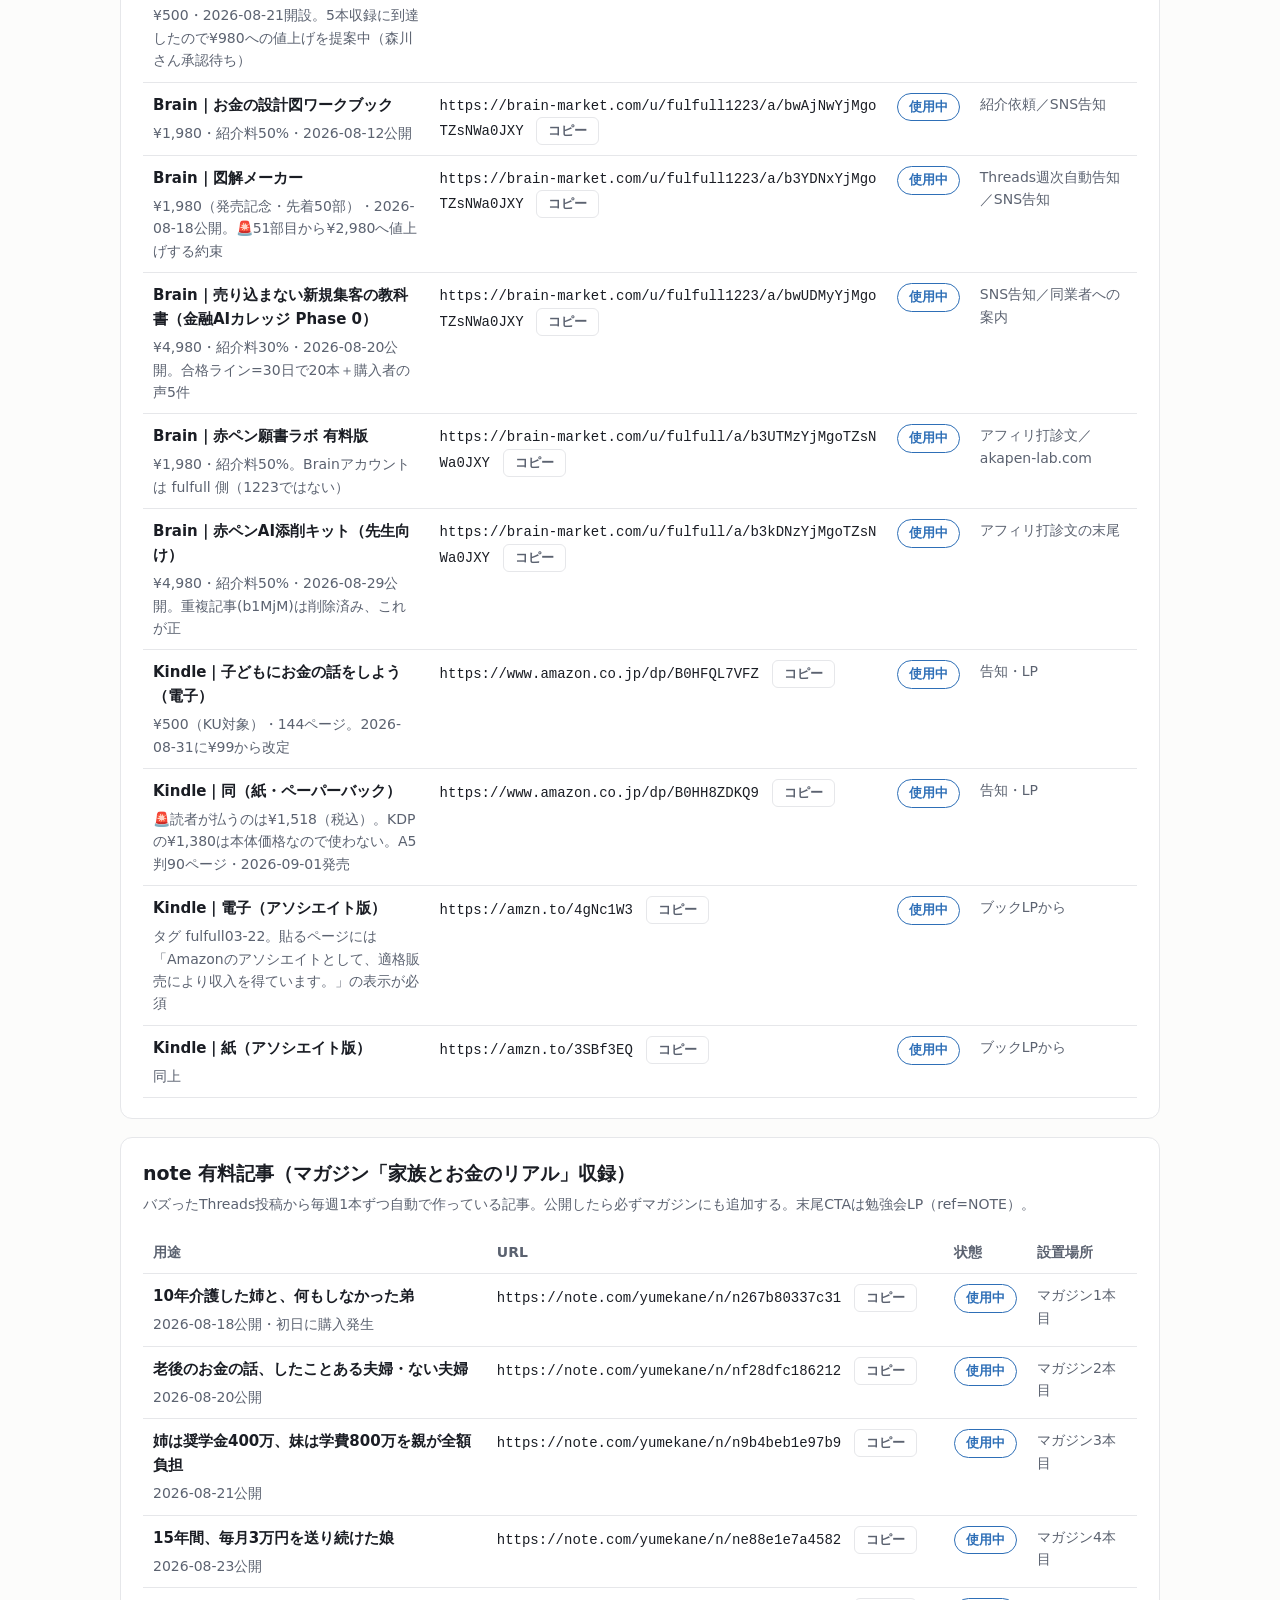
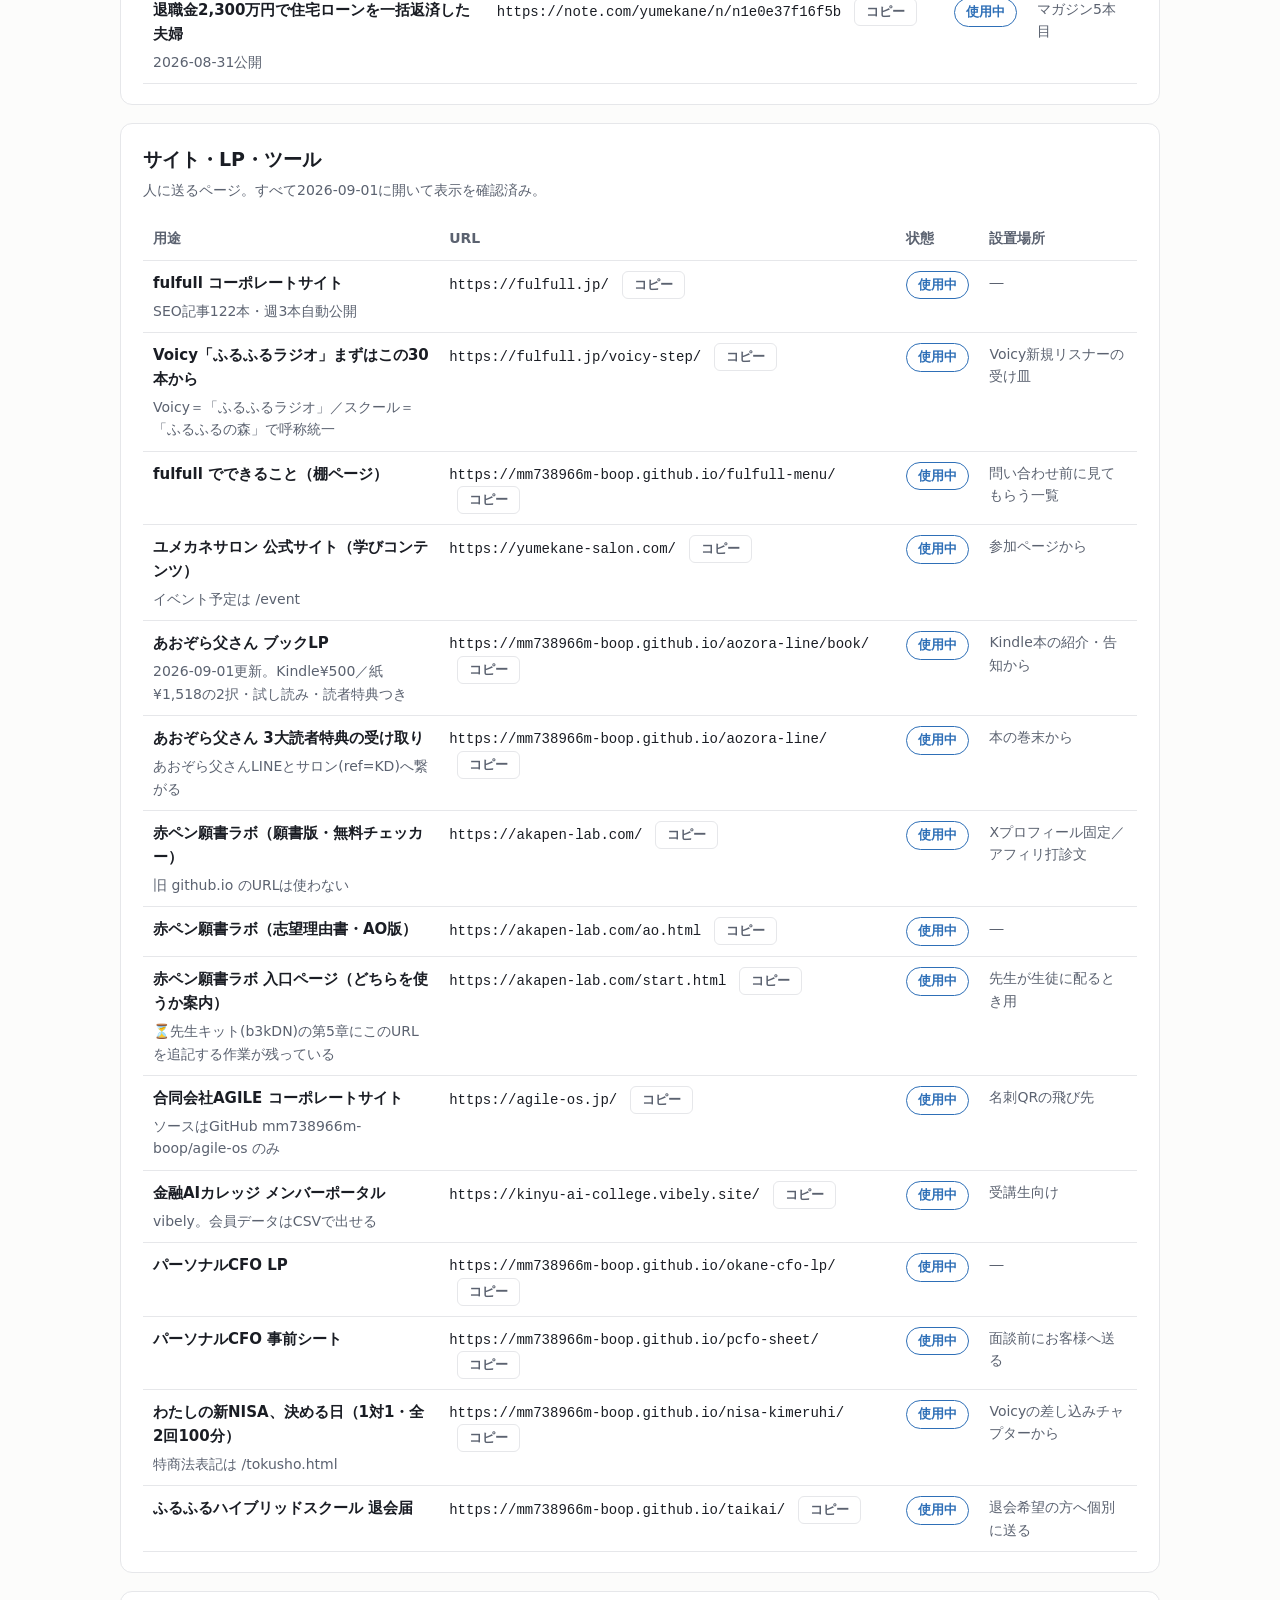
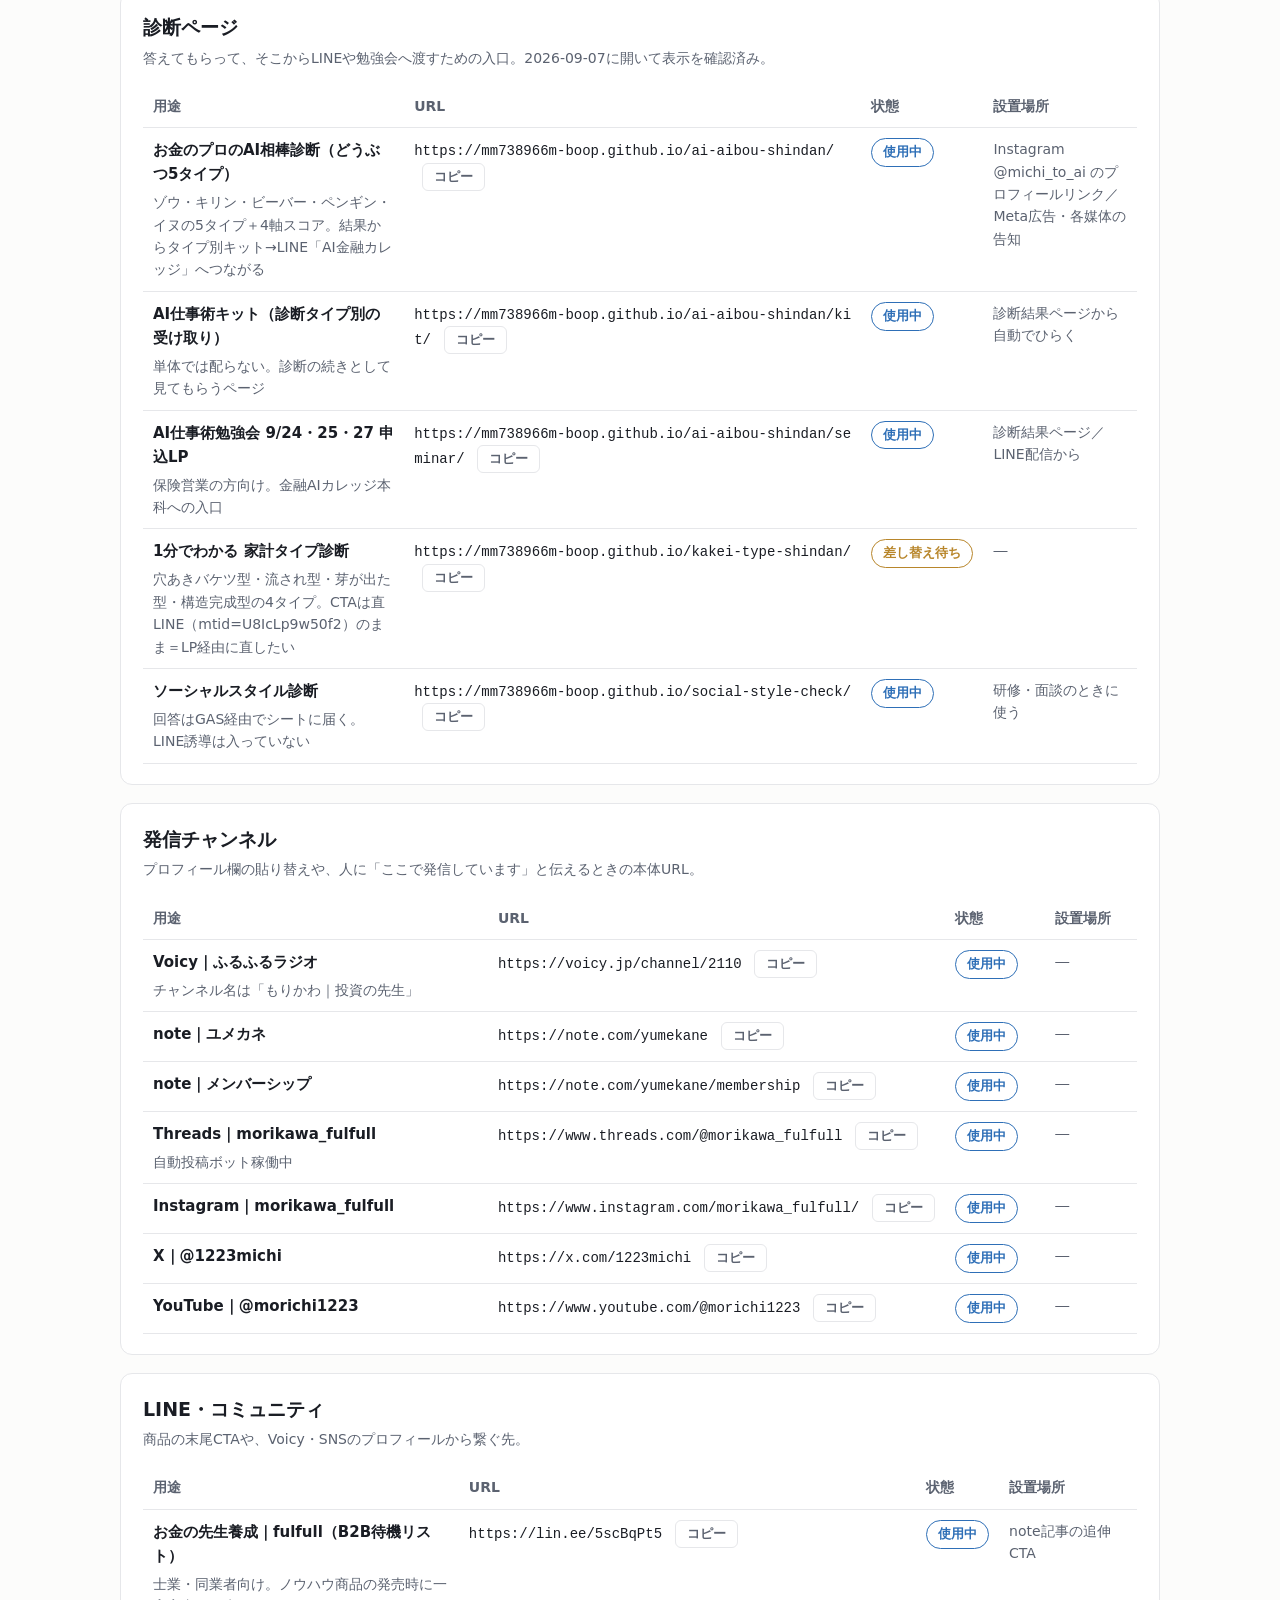
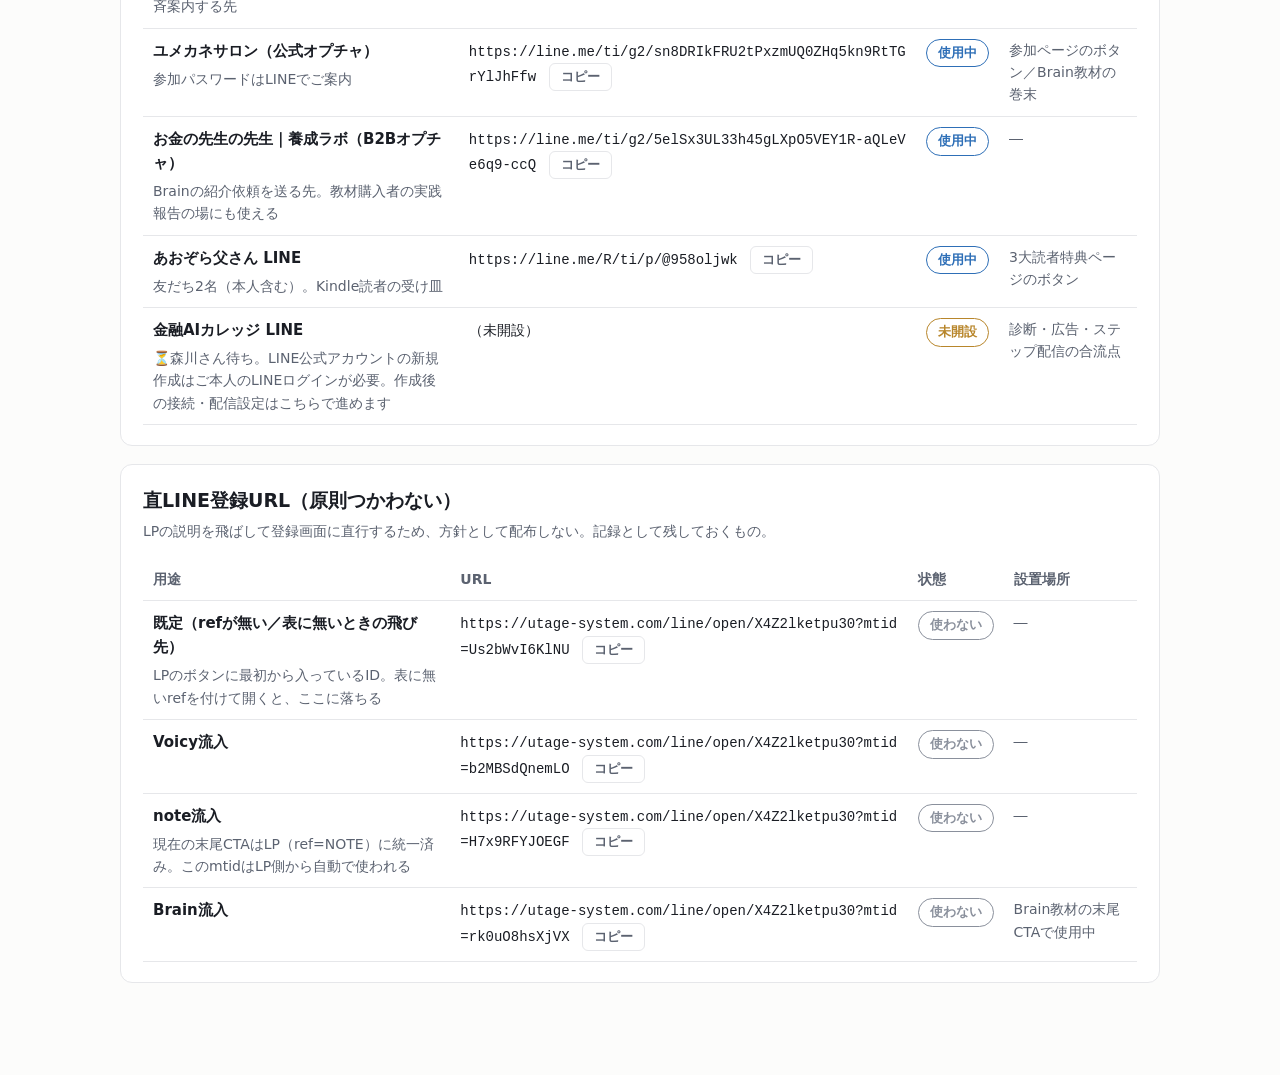
==== commit 0e51a76b: "家計タイプ診断の注記を実物にあわせて修正（4タイプ名・CTAが直LINEのまま） Co-Authored-By: Claude Opus 5 <noreply@anthropic.com>" ====
--- a/index.html
+++ b/index.html
@@ -35,7 +35,7 @@
 </style></head><body><div class="wrap">
 <h1>URL一覧</h1>
 <div class="sub">更新 2026-09-07</div>
-<div class="legend"><span class="badge" style="--c:#2E6FB7">使用中</span>そのまま配ってよい　<span class="badge" style="--c:#B8862B">未開設</span>まだ作られていない　<span class="badge" style="--c:#8a909c">使わない</span>方針として配らない　</div>
+<div class="legend"><span class="badge" style="--c:#2E6FB7">使用中</span>そのまま配ってよい　<span class="badge" style="--c:#B8862B">未開設</span>まだ作られていない　<span class="badge" style="--c:#B8862B">差し替え待ち</span>差し替えの予定がある　<span class="badge" style="--c:#8a909c">使わない</span>方針として配らない　</div>
 
 
   <section class="card">
@@ -819,13 +819,13 @@
       <tr>
         <td>
           <div class="name">1分でわかる 家計タイプ診断</div>
-          <div class="note">お金の使い方4タイプ。LINE誘導なしの単体ページ</div>
+          <div class="note">穴あきバケツ型・流され型・芽が出た型・構造完成型の4タイプ。CTAは直LINE（mtid=U8IcLp9w50f2）のまま＝LP経由に直したい</div>
         </td>
         <td class="urlcell">
           <code id="u3shindan">https://mm738966m-boop.github.io/kakei-type-shindan/</code>
 <button class="copy" data-url="https://mm738966m-boop.github.io/kakei-type-shindan/">コピー</button>
         </td>
-        <td><span class="badge" style="--c:#2E6FB7">使用中</span></td>
+        <td><span class="badge" style="--c:#B8862B">差し替え待ち</span></td>
         <td class="where">―</td>
       </tr>
       <tr>
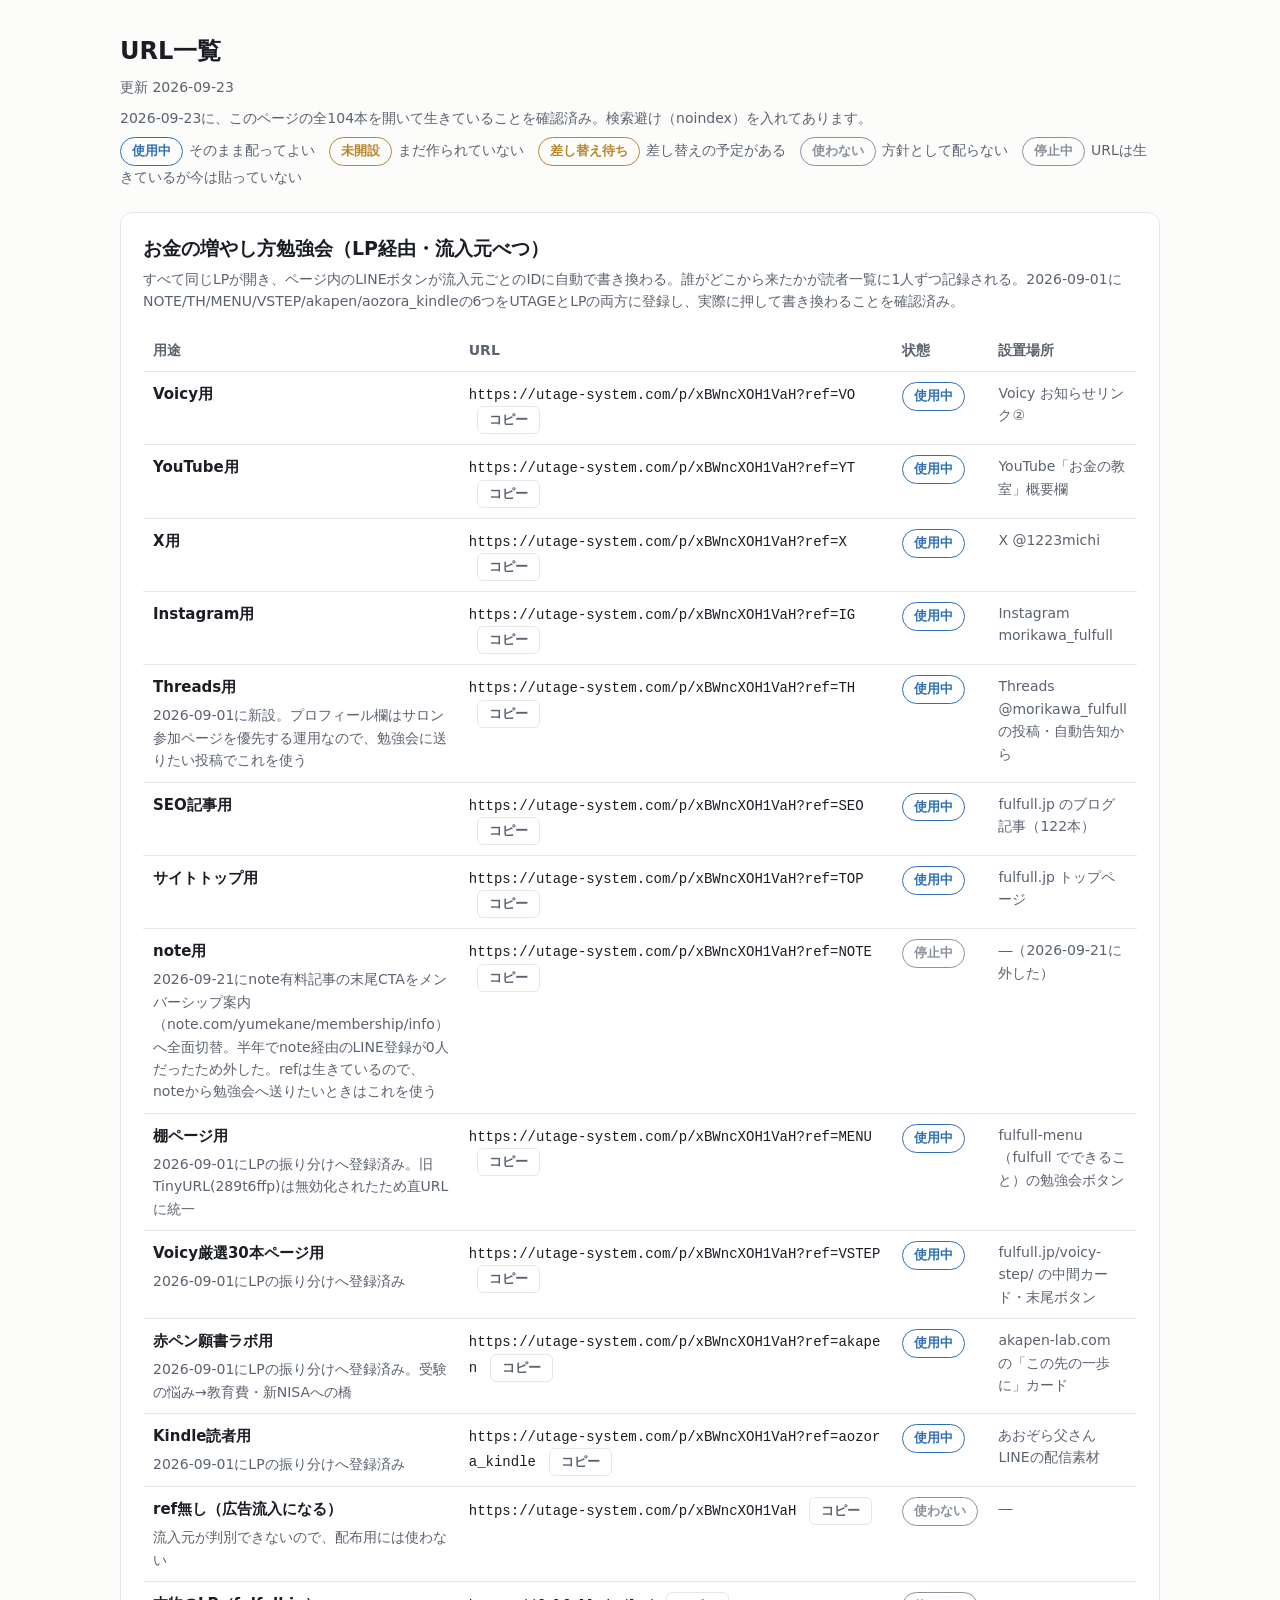
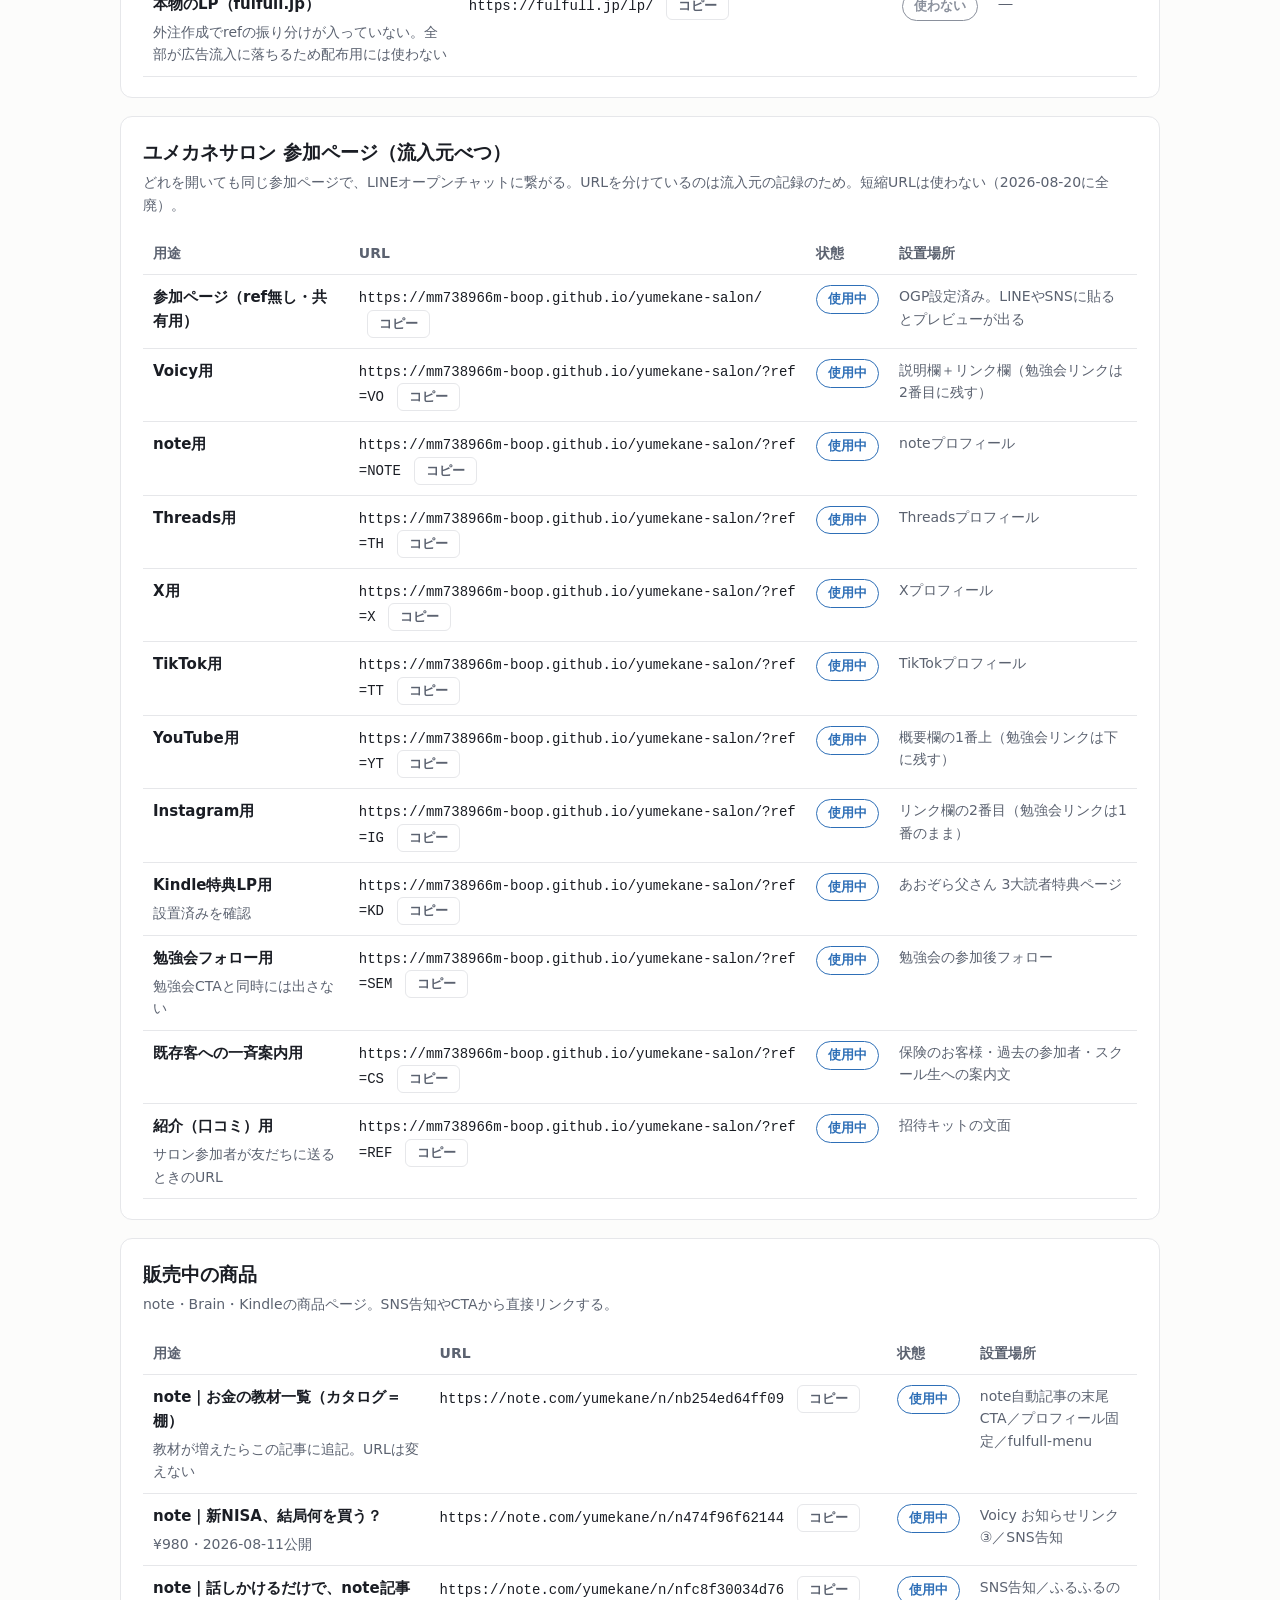
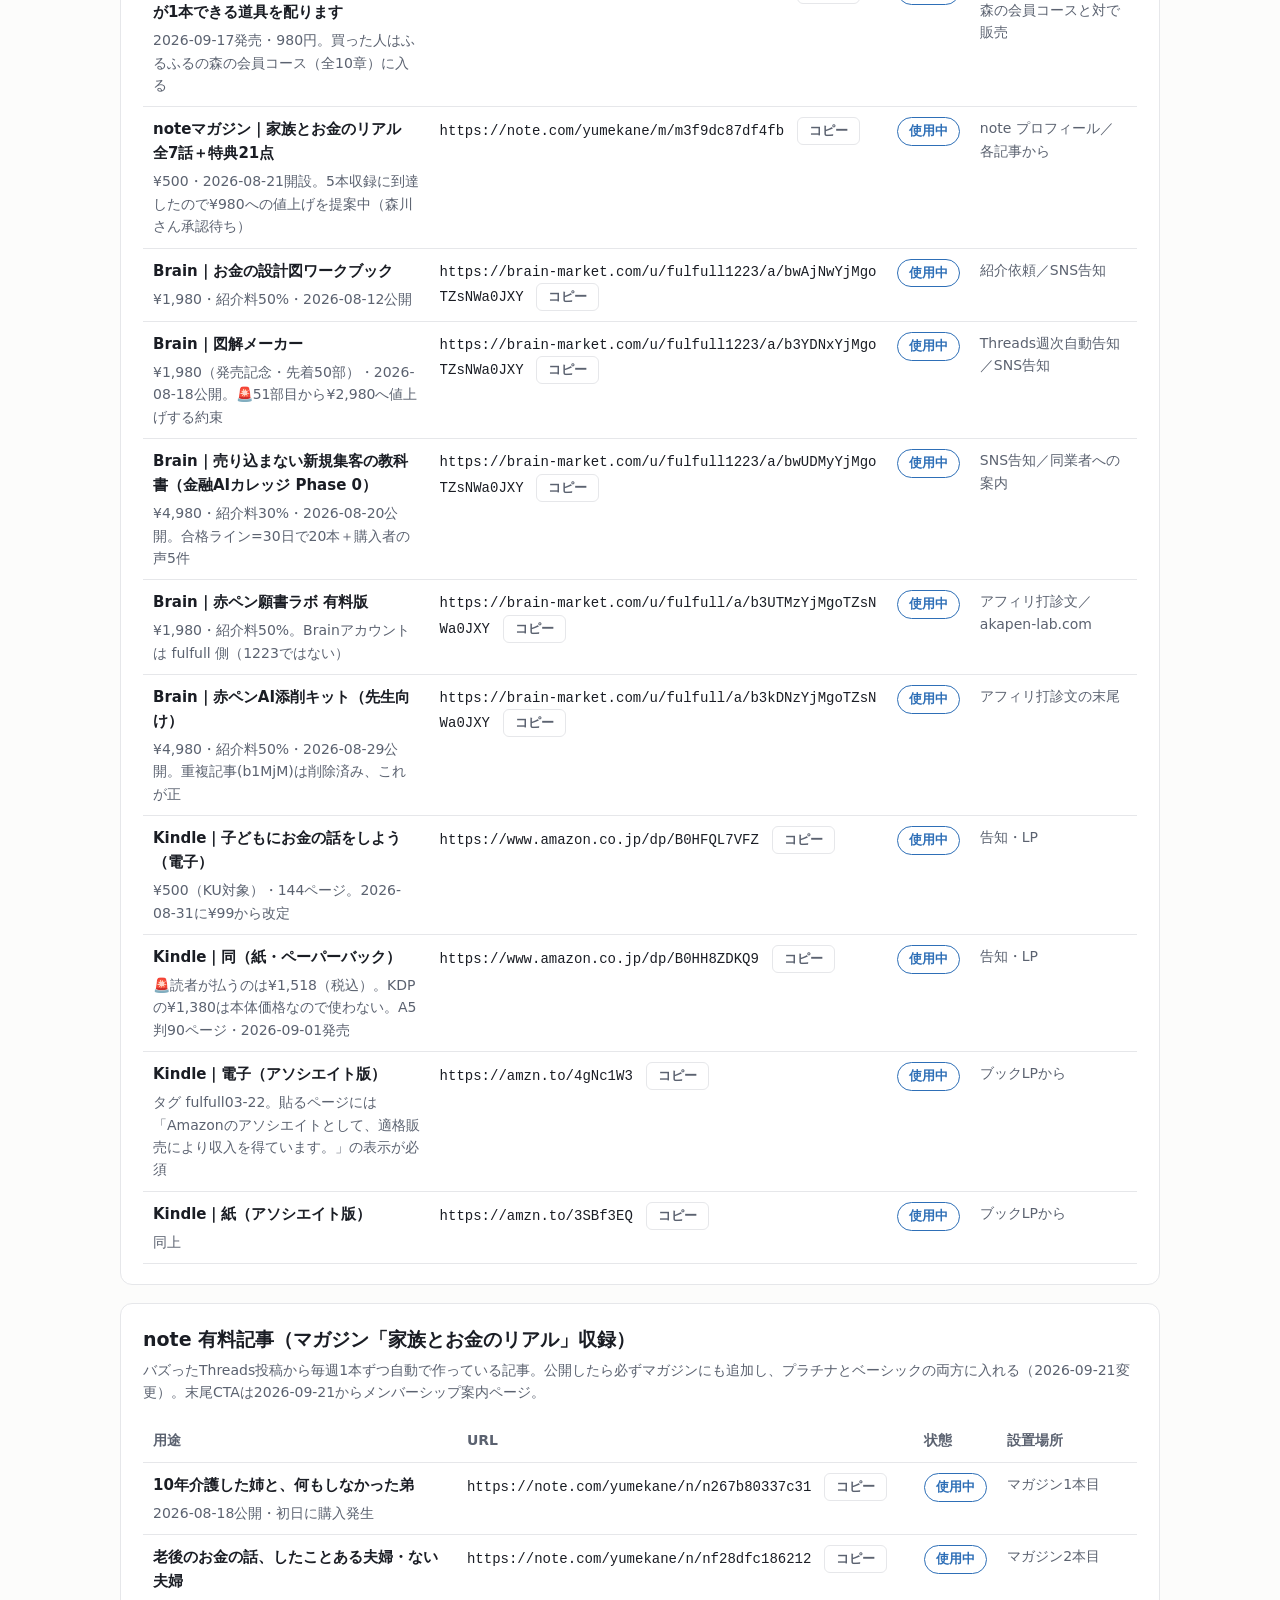
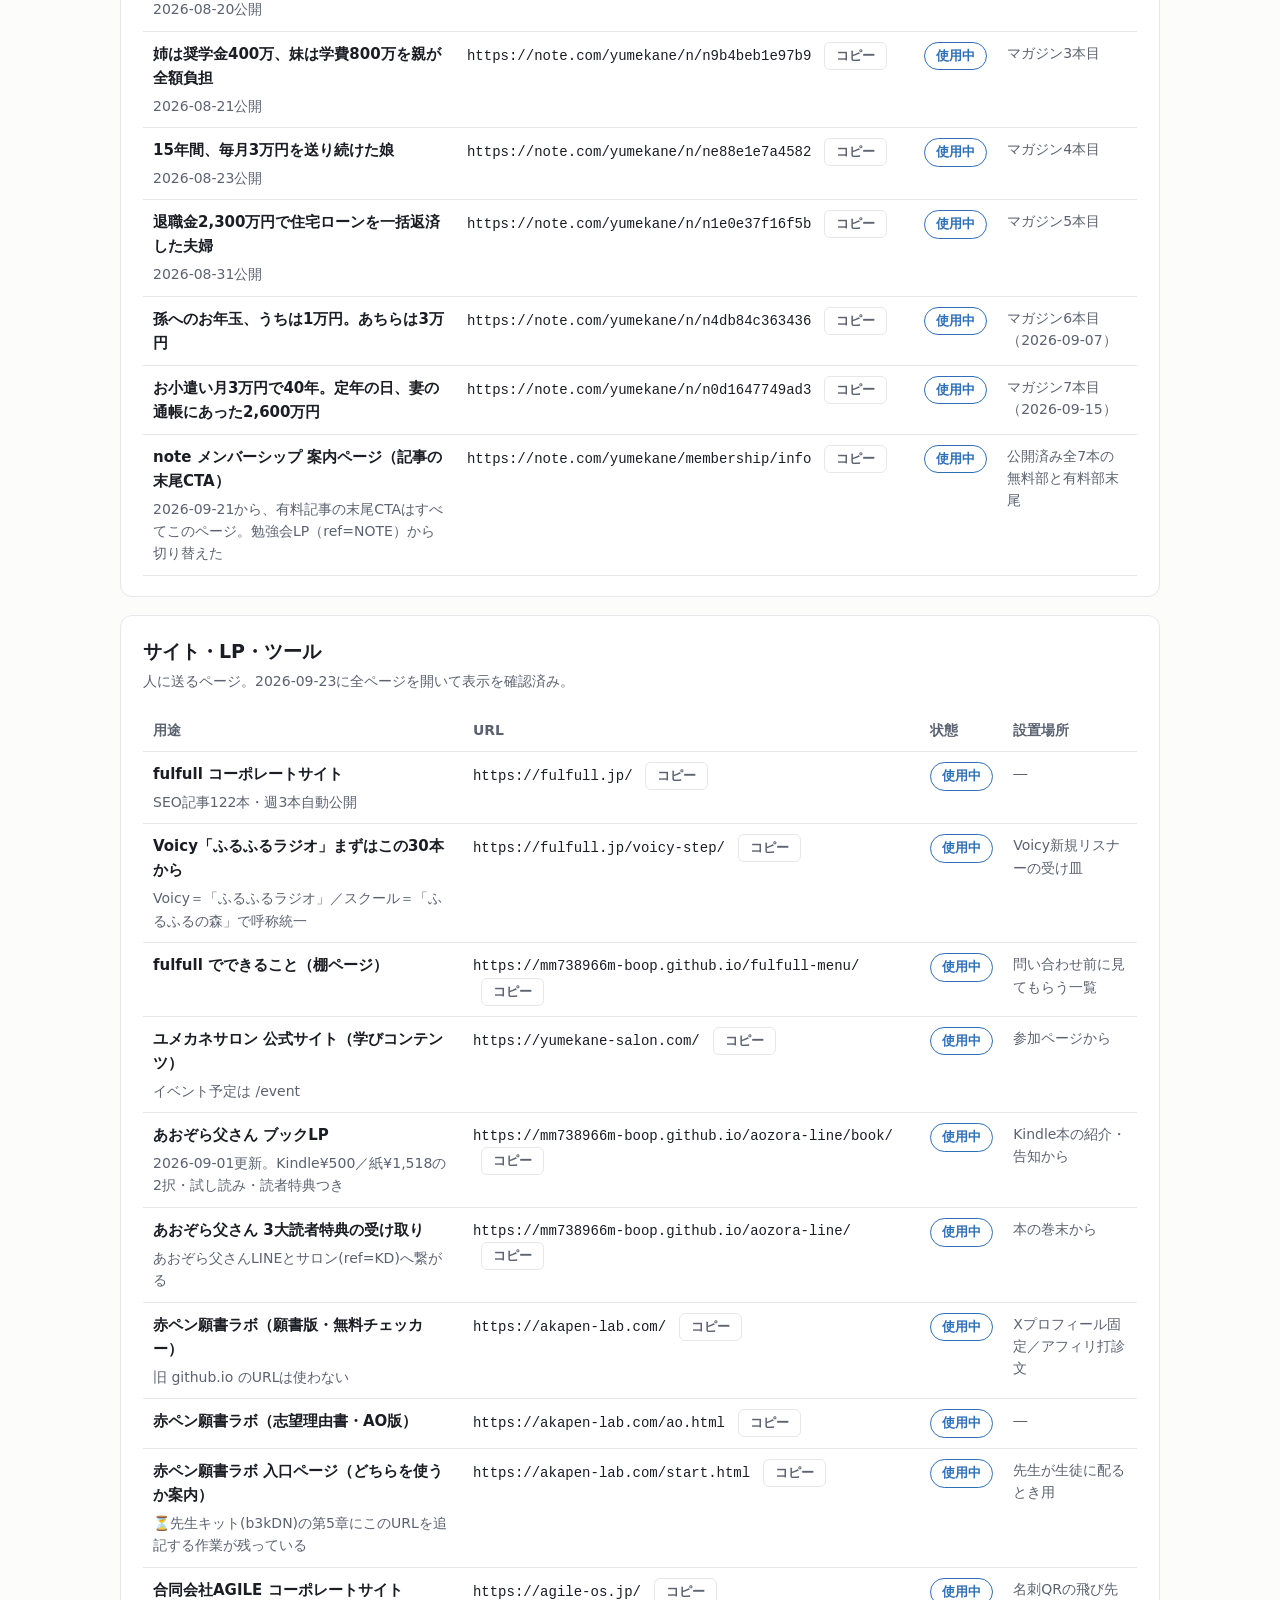
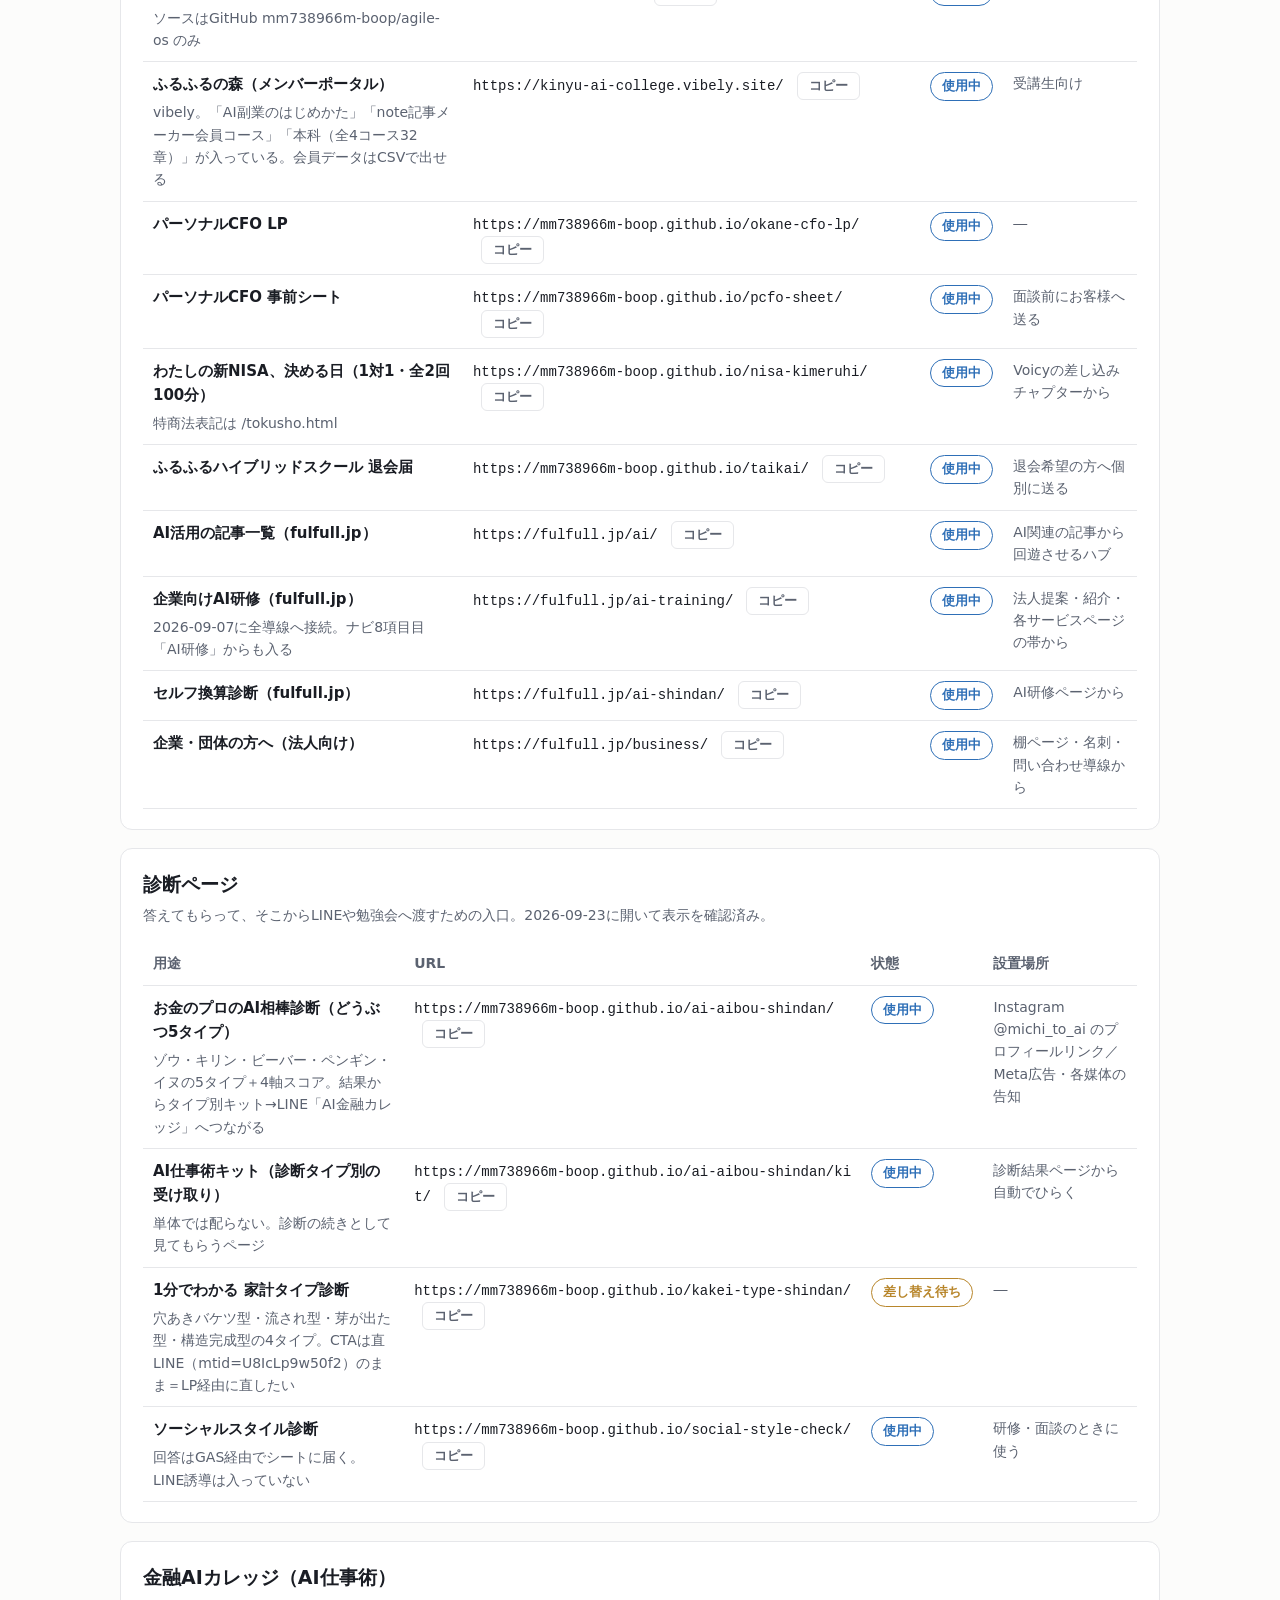
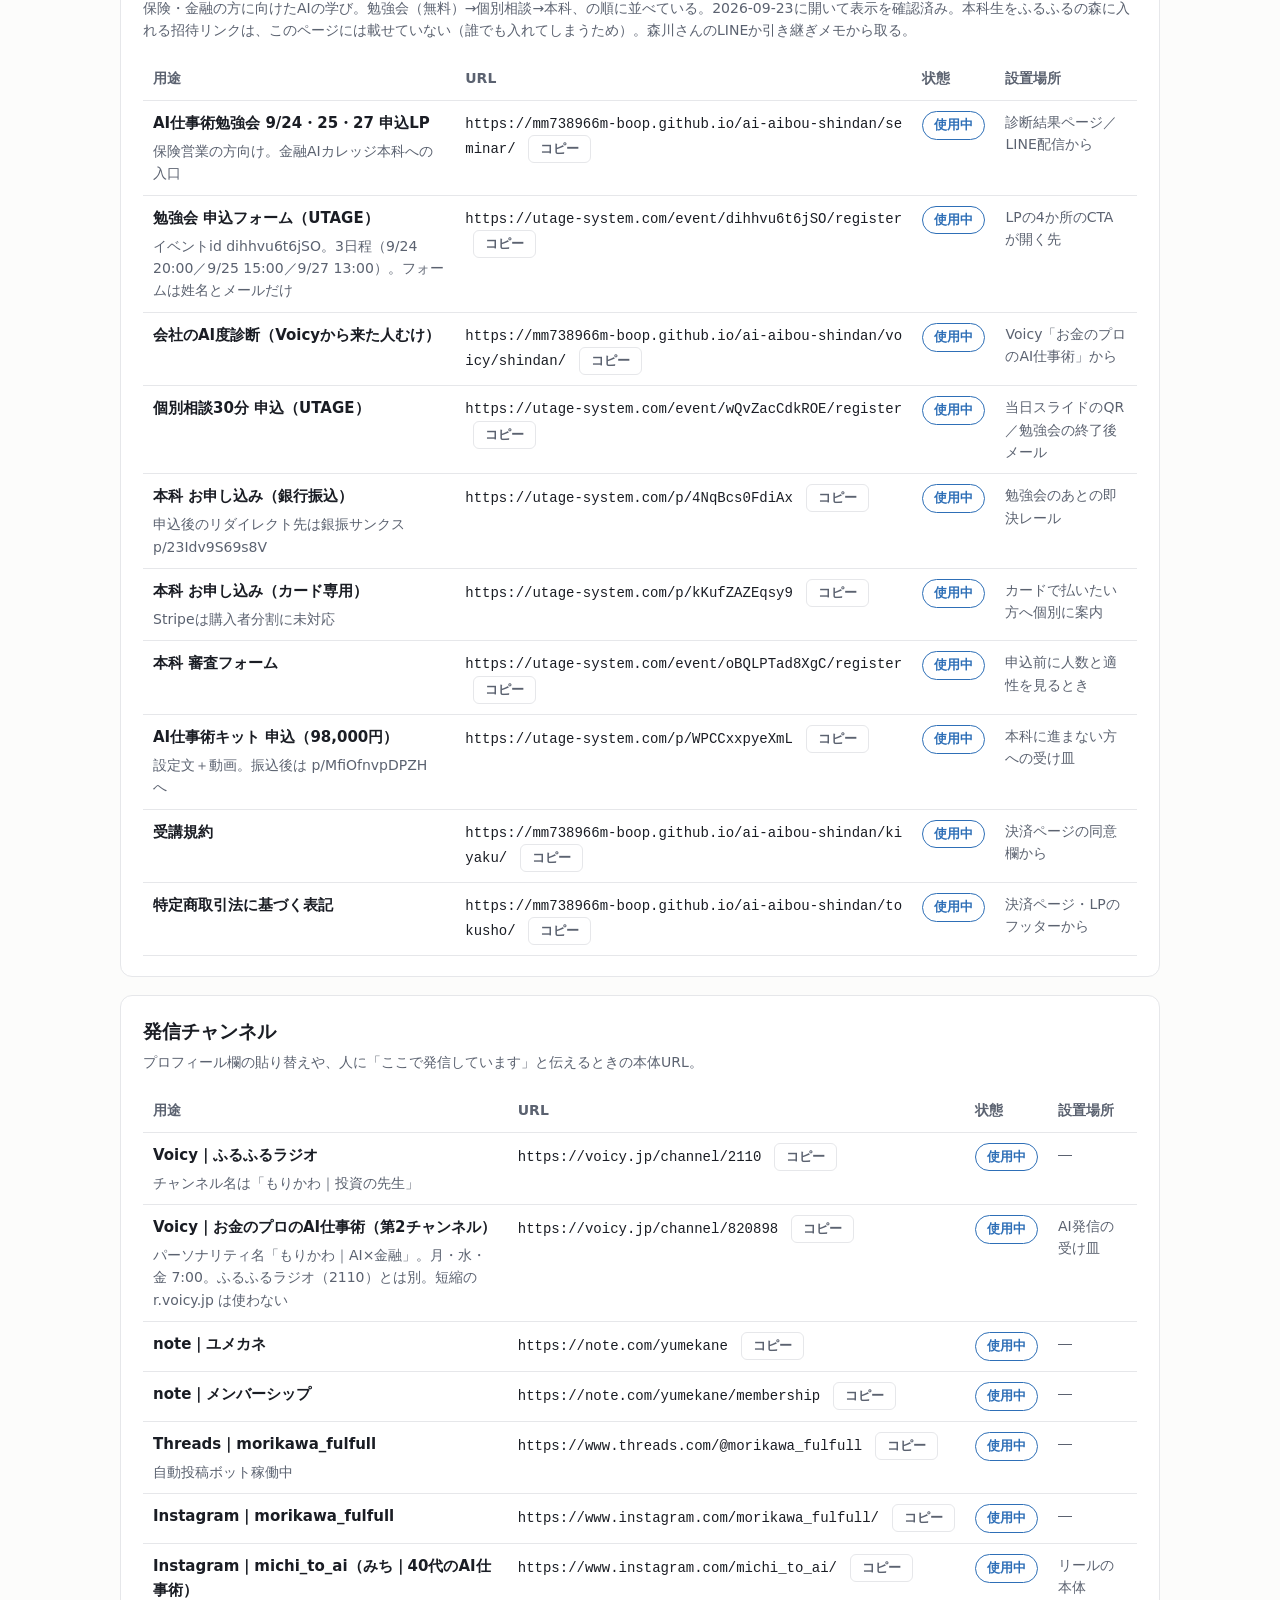
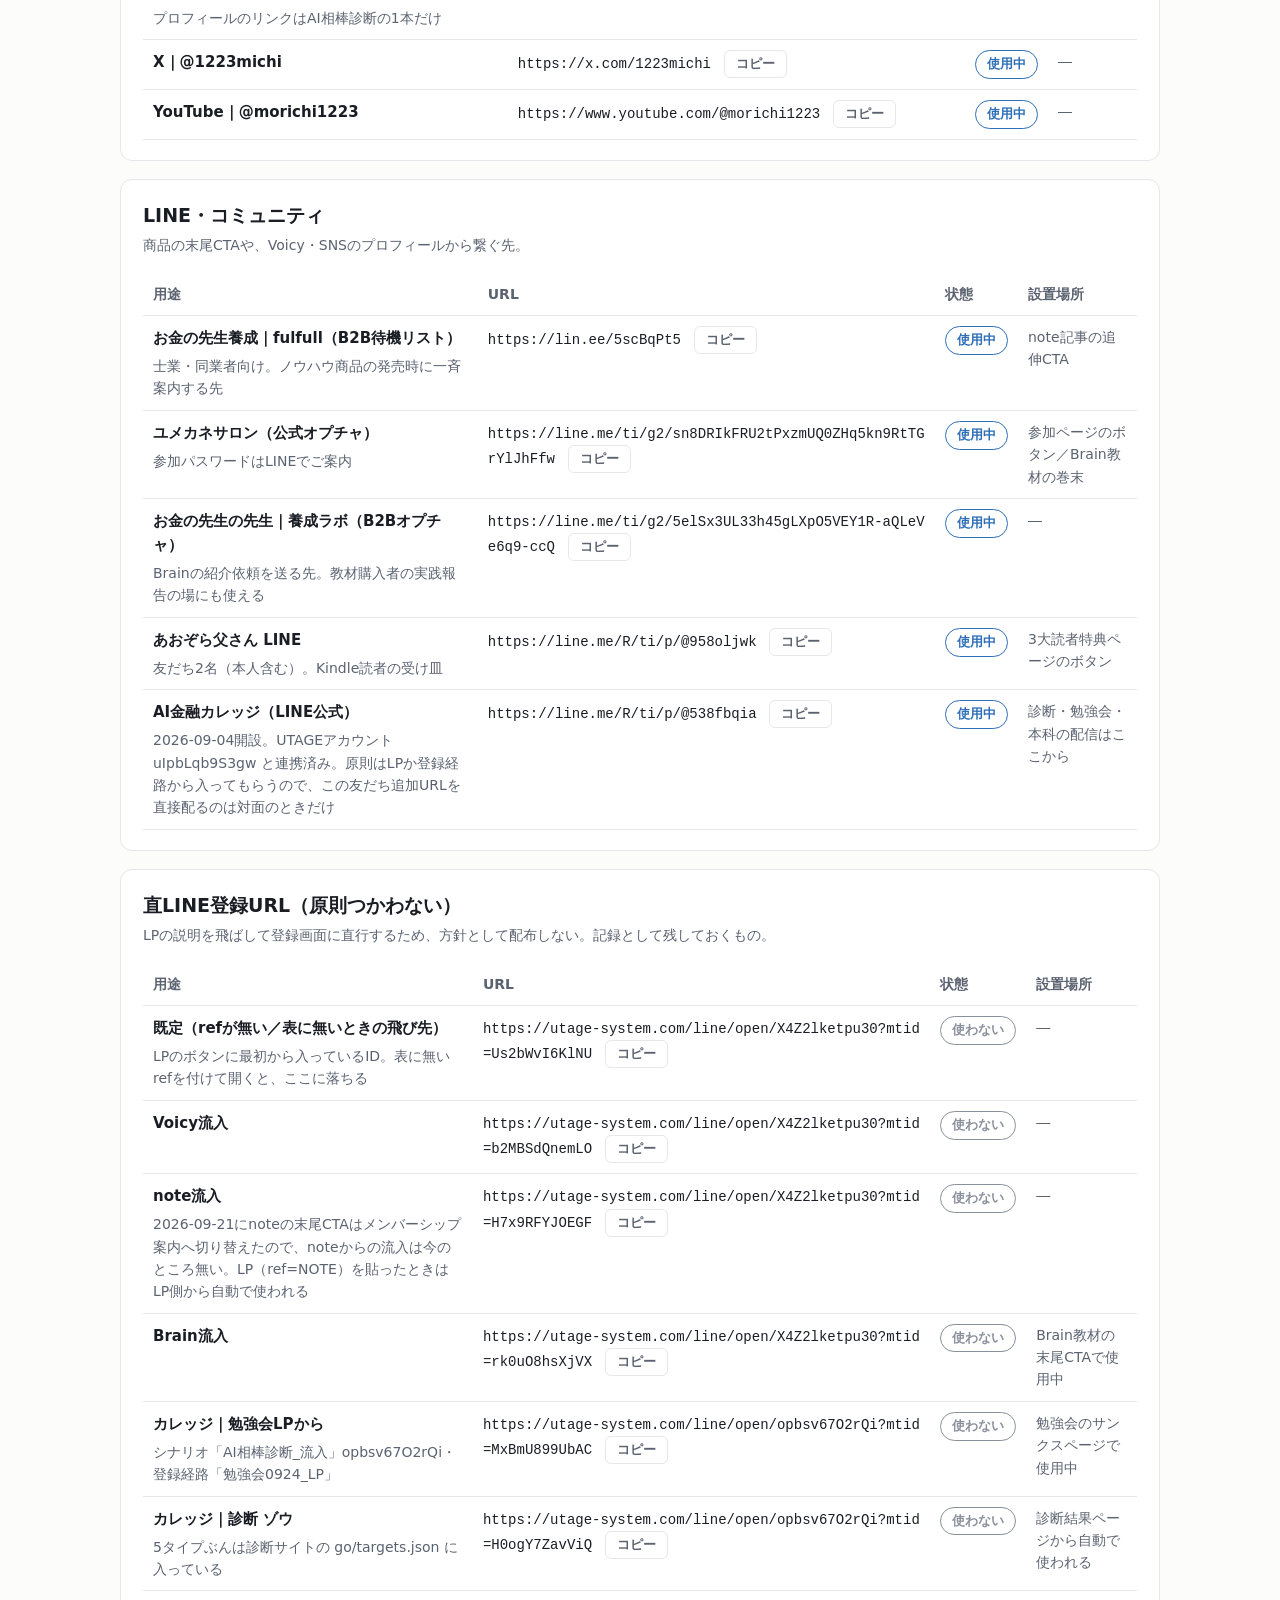
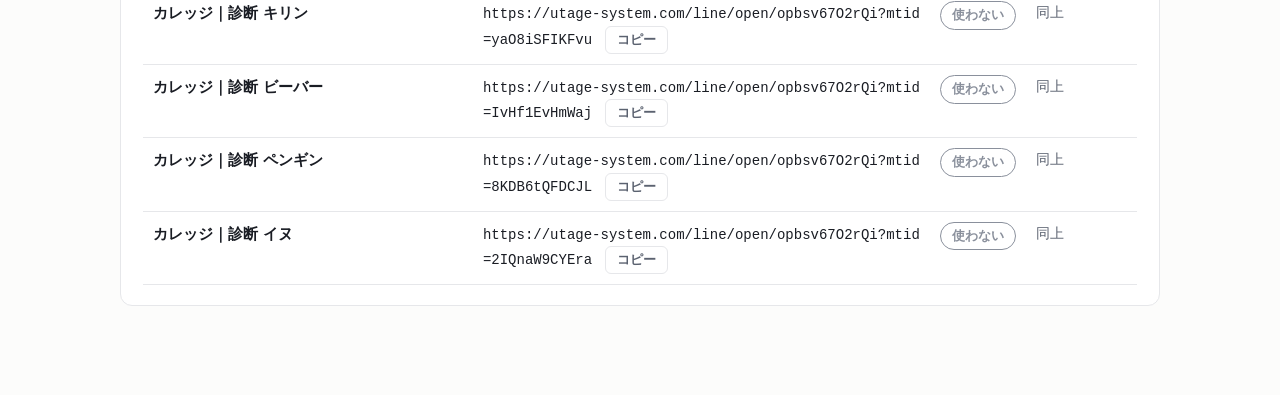
==== commit 1651e013: "URL一覧を2026-09-23時点に更新 - 金融AIカレッジ（AI仕事術）のセクションを新設（勉強会・個別相談・本科・キット・規約・特商法） - note有料記事6・7本目とメンバーシップ案内を追" ====
--- a/index.html
+++ b/index.html
@@ -1,5 +1,6 @@
 <!doctype html>
 <html lang="ja"><head><meta charset="utf-8">
+<meta name="robots" content="noindex,nofollow">
 <title>URL一覧｜fulfull</title>
 <style>
   :root{ --bg:#fcfcfb; --card:#fff; --ink:#1a1d24; --ink2:#5b6270; --ink3:#8a909c; --line:#e6e7ea; }
@@ -34,8 +35,9 @@
   .where{font-size:14px;color:var(--ink2)}
 </style></head><body><div class="wrap">
 <h1>URL一覧</h1>
-<div class="sub">更新 2026-09-07</div>
-<div class="legend"><span class="badge" style="--c:#2E6FB7">使用中</span>そのまま配ってよい　<span class="badge" style="--c:#B8862B">未開設</span>まだ作られていない　<span class="badge" style="--c:#B8862B">差し替え待ち</span>差し替えの予定がある　<span class="badge" style="--c:#8a909c">使わない</span>方針として配らない　</div>
+<div class="sub">更新 2026-09-23</div>
+<div class="sub">2026-09-23に、このページの全104本を開いて生きていることを確認済み。検索避け（noindex）を入れてあります。</div>
+<div class="legend"><span class="badge" style="--c:#2E6FB7">使用中</span>そのまま配ってよい　<span class="badge" style="--c:#B8862B">未開設</span>まだ作られていない　<span class="badge" style="--c:#B8862B">差し替え待ち</span>差し替えの予定がある　<span class="badge" style="--c:#8a909c">使わない</span>方針として配らない　<span class="badge" style="--c:#8a909c">停止中</span>URLは生きているが今は貼っていない　</div>
 
 
   <section class="card">
@@ -131,14 +133,14 @@
       <tr>
         <td>
           <div class="name">note用</div>
-          <div class="note">2026-09-01にLPの振り分けへ登録。ここから先の登録は「note流入」として数えられる</div>
+          <div class="note">2026-09-21にnote有料記事の末尾CTAをメンバーシップ案内（note.com/yumekane/membership/info）へ全面切替。半年でnote経由のLINE登録が0人だったため外した。refは生きているので、noteから勉強会へ送りたいときはこれを使う</div>
         </td>
         <td class="urlcell">
           <code id="u7benkyokai">https://utage-system.com/p/xBWncXOH1VaH?ref=NOTE</code>
 <button class="copy" data-url="https://utage-system.com/p/xBWncXOH1VaH?ref=NOTE">コピー</button>
         </td>
-        <td><span class="badge" style="--c:#2E6FB7">使用中</span></td>
-        <td class="where">note 有料記事の末尾CTA（公開済み5本に適用済み）</td>
+        <td><span class="badge" style="--c:#8a909c">停止中</span></td>
+        <td class="where">―（2026-09-21に外した）</td>
       </tr>
       <tr>
         <td>
@@ -398,7 +400,19 @@
       </tr>
       <tr>
         <td>
-          <div class="name">noteマガジン｜家族とお金のリアル 全5話＋特典15点</div>
+          <div class="name">note｜話しかけるだけで、note記事が1本できる道具を配ります</div>
+          <div class="note">2026-09-17発売・980円。買った人はふるふるの森の会員コース（全10章）に入る</div>
+        </td>
+        <td class="urlcell">
+          <code>https://note.com/yumekane/n/nfc8f30034d76</code>
+<button class="copy" data-url="https://note.com/yumekane/n/nfc8f30034d76">コピー</button>
+        </td>
+        <td><span class="badge" style="--c:#2E6FB7">使用中</span></td>
+        <td class="where">SNS告知／ふるふるの森の会員コースと対で販売</td>
+      </tr>
+      <tr>
+        <td>
+          <div class="name">noteマガジン｜家族とお金のリアル 全7話＋特典21点</div>
           <div class="note">¥500・2026-08-21開設。5本収録に到達したので¥980への値上げを提案中（森川さん承認待ち）</div>
         </td>
         <td class="urlcell">
@@ -520,7 +534,7 @@
   </section>
   <section class="card">
     <h2>note 有料記事（マガジン「家族とお金のリアル」収録）</h2>
-    <p class="cap">バズったThreads投稿から毎週1本ずつ自動で作っている記事。公開したら必ずマガジンにも追加する。末尾CTAは勉強会LP（ref=NOTE）。</p>
+    <p class="cap">バズったThreads投稿から毎週1本ずつ自動で作っている記事。公開したら必ずマガジンにも追加し、プラチナとベーシックの両方に入れる（2026-09-21変更）。末尾CTAは2026-09-21からメンバーシップ案内ページ。</p>
     <div class="scroll"><table>
       <tr><th>用途</th><th>URL</th><th>状態</th><th>設置場所</th></tr>
       
@@ -583,12 +597,48 @@
         </td>
         <td><span class="badge" style="--c:#2E6FB7">使用中</span></td>
         <td class="where">マガジン5本目</td>
+      </tr>
+      <tr>
+        <td>
+          <div class="name">孫へのお年玉、うちは1万円。あちらは3万円</div>
+          
+        </td>
+        <td class="urlcell">
+          <code>https://note.com/yumekane/n/n4db84c363436</code>
+<button class="copy" data-url="https://note.com/yumekane/n/n4db84c363436">コピー</button>
+        </td>
+        <td><span class="badge" style="--c:#2E6FB7">使用中</span></td>
+        <td class="where">マガジン6本目（2026-09-07）</td>
+      </tr>
+      <tr>
+        <td>
+          <div class="name">お小遣い月3万円で40年。定年の日、妻の通帳にあった2,600万円</div>
+          
+        </td>
+        <td class="urlcell">
+          <code>https://note.com/yumekane/n/n0d1647749ad3</code>
+<button class="copy" data-url="https://note.com/yumekane/n/n0d1647749ad3">コピー</button>
+        </td>
+        <td><span class="badge" style="--c:#2E6FB7">使用中</span></td>
+        <td class="where">マガジン7本目（2026-09-15）</td>
+      </tr>
+      <tr>
+        <td>
+          <div class="name">note メンバーシップ 案内ページ（記事の末尾CTA）</div>
+          <div class="note">2026-09-21から、有料記事の末尾CTAはすべてこのページ。勉強会LP（ref=NOTE）から切り替えた</div>
+        </td>
+        <td class="urlcell">
+          <code>https://note.com/yumekane/membership/info</code>
+<button class="copy" data-url="https://note.com/yumekane/membership/info">コピー</button>
+        </td>
+        <td><span class="badge" style="--c:#2E6FB7">使用中</span></td>
+        <td class="where">公開済み全7本の無料部と有料部末尾</td>
       </tr>
     </table></div>
   </section>
   <section class="card">
     <h2>サイト・LP・ツール</h2>
-    <p class="cap">人に送るページ。すべて2026-09-01に開いて表示を確認済み。</p>
+    <p class="cap">人に送るページ。2026-09-23に全ページを開いて表示を確認済み。</p>
     <div class="scroll"><table>
       <tr><th>用途</th><th>URL</th><th>状態</th><th>設置場所</th></tr>
       
@@ -714,8 +764,8 @@
       </tr>
       <tr>
         <td>
-          <div class="name">金融AIカレッジ メンバーポータル</div>
-          <div class="note">vibely。会員データはCSVで出せる</div>
+          <div class="name">ふるふるの森（メンバーポータル）</div>
+          <div class="note">vibely。「AI副業のはじめかた」「note記事メーカー会員コース」「本科（全4コース32章）」が入っている。会員データはCSVで出せる</div>
         </td>
         <td class="urlcell">
           <code id="u10pages">https://kinyu-ai-college.vibely.site/</code>
@@ -771,12 +821,60 @@
         </td>
         <td><span class="badge" style="--c:#2E6FB7">使用中</span></td>
         <td class="where">退会希望の方へ個別に送る</td>
+      </tr>
+      <tr>
+        <td>
+          <div class="name">AI活用の記事一覧（fulfull.jp）</div>
+          
+        </td>
+        <td class="urlcell">
+          <code>https://fulfull.jp/ai/</code>
+<button class="copy" data-url="https://fulfull.jp/ai/">コピー</button>
+        </td>
+        <td><span class="badge" style="--c:#2E6FB7">使用中</span></td>
+        <td class="where">AI関連の記事から回遊させるハブ</td>
+      </tr>
+      <tr>
+        <td>
+          <div class="name">企業向けAI研修（fulfull.jp）</div>
+          <div class="note">2026-09-07に全導線へ接続。ナビ8項目目「AI研修」からも入る</div>
+        </td>
+        <td class="urlcell">
+          <code>https://fulfull.jp/ai-training/</code>
+<button class="copy" data-url="https://fulfull.jp/ai-training/">コピー</button>
+        </td>
+        <td><span class="badge" style="--c:#2E6FB7">使用中</span></td>
+        <td class="where">法人提案・紹介・各サービスページの帯から</td>
+      </tr>
+      <tr>
+        <td>
+          <div class="name">セルフ換算診断（fulfull.jp）</div>
+          
+        </td>
+        <td class="urlcell">
+          <code>https://fulfull.jp/ai-shindan/</code>
+<button class="copy" data-url="https://fulfull.jp/ai-shindan/">コピー</button>
+        </td>
+        <td><span class="badge" style="--c:#2E6FB7">使用中</span></td>
+        <td class="where">AI研修ページから</td>
+      </tr>
+      <tr>
+        <td>
+          <div class="name">企業・団体の方へ（法人向け）</div>
+          
+        </td>
+        <td class="urlcell">
+          <code>https://fulfull.jp/business/</code>
+<button class="copy" data-url="https://fulfull.jp/business/">コピー</button>
+        </td>
+        <td><span class="badge" style="--c:#2E6FB7">使用中</span></td>
+        <td class="where">棚ページ・名刺・問い合わせ導線から</td>
       </tr>
     </table></div>
   </section>
   <section class="card">
     <h2>診断ページ</h2>
-    <p class="cap">答えてもらって、そこからLINEや勉強会へ渡すための入口。2026-09-07に開いて表示を確認済み。</p>
+    <p class="cap">答えてもらって、そこからLINEや勉強会へ渡すための入口。2026-09-23に開いて表示を確認済み。</p>
     <div class="scroll"><table>
       <tr><th>用途</th><th>URL</th><th>状態</th><th>設置場所</th></tr>
       
@@ -806,6 +904,37 @@
       </tr>
       <tr>
         <td>
+          <div class="name">1分でわかる 家計タイプ診断</div>
+          <div class="note">穴あきバケツ型・流され型・芽が出た型・構造完成型の4タイプ。CTAは直LINE（mtid=U8IcLp9w50f2）のまま＝LP経由に直したい</div>
+        </td>
+        <td class="urlcell">
+          <code id="u3shindan">https://mm738966m-boop.github.io/kakei-type-shindan/</code>
+<button class="copy" data-url="https://mm738966m-boop.github.io/kakei-type-shindan/">コピー</button>
+        </td>
+        <td><span class="badge" style="--c:#B8862B">差し替え待ち</span></td>
+        <td class="where">―</td>
+      </tr>
+      <tr>
+        <td>
+          <div class="name">ソーシャルスタイル診断</div>
+          <div class="note">回答はGAS経由でシートに届く。LINE誘導は入っていない</div>
+        </td>
+        <td class="urlcell">
+          <code id="u4shindan">https://mm738966m-boop.github.io/social-style-check/</code>
+<button class="copy" data-url="https://mm738966m-boop.github.io/social-style-check/">コピー</button>
+        </td>
+        <td><span class="badge" style="--c:#2E6FB7">使用中</span></td>
+        <td class="where">研修・面談のときに使う</td>
+      </tr>
+    </table></div>
+  </section>
+  <section class="card">
+    <h2>金融AIカレッジ（AI仕事術）</h2>
+    <p class="cap">保険・金融の方に向けたAIの学び。勉強会（無料）→個別相談→本科、の順に並べている。2026-09-23に開いて表示を確認済み。本科生をふるふるの森に入れる招待リンクは、このページには載せていない（誰でも入れてしまうため）。森川さんのLINEか引き継ぎメモから取る。</p>
+    <div class="scroll"><table>
+      <tr><th>用途</th><th>URL</th><th>状態</th><th>設置場所</th></tr>
+      <tr>
+        <td>
           <div class="name">AI仕事術勉強会 9/24・25・27 申込LP</div>
           <div class="note">保険営業の方向け。金融AIカレッジ本科への入口</div>
         </td>
@@ -818,27 +947,111 @@
       </tr>
       <tr>
         <td>
-          <div class="name">1分でわかる 家計タイプ診断</div>
-          <div class="note">穴あきバケツ型・流され型・芽が出た型・構造完成型の4タイプ。CTAは直LINE（mtid=U8IcLp9w50f2）のまま＝LP経由に直したい</div>
-        </td>
-        <td class="urlcell">
-          <code id="u3shindan">https://mm738966m-boop.github.io/kakei-type-shindan/</code>
-<button class="copy" data-url="https://mm738966m-boop.github.io/kakei-type-shindan/">コピー</button>
-        </td>
-        <td><span class="badge" style="--c:#B8862B">差し替え待ち</span></td>
-        <td class="where">―</td>
-      </tr>
-      <tr>
-        <td>
-          <div class="name">ソーシャルスタイル診断</div>
-          <div class="note">回答はGAS経由でシートに届く。LINE誘導は入っていない</div>
-        </td>
-        <td class="urlcell">
-          <code id="u4shindan">https://mm738966m-boop.github.io/social-style-check/</code>
-<button class="copy" data-url="https://mm738966m-boop.github.io/social-style-check/">コピー</button>
-        </td>
-        <td><span class="badge" style="--c:#2E6FB7">使用中</span></td>
-        <td class="where">研修・面談のときに使う</td>
+          <div class="name">勉強会 申込フォーム（UTAGE）</div>
+          <div class="note">イベントid dihhvu6t6jSO。3日程（9/24 20:00／9/25 15:00／9/27 13:00）。フォームは姓名とメールだけ</div>
+        </td>
+        <td class="urlcell">
+          <code>https://utage-system.com/event/dihhvu6t6jSO/register</code>
+<button class="copy" data-url="https://utage-system.com/event/dihhvu6t6jSO/register">コピー</button>
+        </td>
+        <td><span class="badge" style="--c:#2E6FB7">使用中</span></td>
+        <td class="where">LPの4か所のCTAが開く先</td>
+      </tr>
+      <tr>
+        <td>
+          <div class="name">会社のAI度診断（Voicyから来た人むけ）</div>
+          
+        </td>
+        <td class="urlcell">
+          <code>https://mm738966m-boop.github.io/ai-aibou-shindan/voicy/shindan/</code>
+<button class="copy" data-url="https://mm738966m-boop.github.io/ai-aibou-shindan/voicy/shindan/">コピー</button>
+        </td>
+        <td><span class="badge" style="--c:#2E6FB7">使用中</span></td>
+        <td class="where">Voicy「お金のプロのAI仕事術」から</td>
+      </tr>
+      <tr>
+        <td>
+          <div class="name">個別相談30分 申込（UTAGE）</div>
+          
+        </td>
+        <td class="urlcell">
+          <code>https://utage-system.com/event/wQvZacCdkROE/register</code>
+<button class="copy" data-url="https://utage-system.com/event/wQvZacCdkROE/register">コピー</button>
+        </td>
+        <td><span class="badge" style="--c:#2E6FB7">使用中</span></td>
+        <td class="where">当日スライドのQR／勉強会の終了後メール</td>
+      </tr>
+      <tr>
+        <td>
+          <div class="name">本科 お申し込み（銀行振込）</div>
+          <div class="note">申込後のリダイレクト先は銀振サンクス p/23Idv9S69s8V</div>
+        </td>
+        <td class="urlcell">
+          <code>https://utage-system.com/p/4NqBcs0FdiAx</code>
+<button class="copy" data-url="https://utage-system.com/p/4NqBcs0FdiAx">コピー</button>
+        </td>
+        <td><span class="badge" style="--c:#2E6FB7">使用中</span></td>
+        <td class="where">勉強会のあとの即決レール</td>
+      </tr>
+      <tr>
+        <td>
+          <div class="name">本科 お申し込み（カード専用）</div>
+          <div class="note">Stripeは購入者分割に未対応</div>
+        </td>
+        <td class="urlcell">
+          <code>https://utage-system.com/p/kKufZAZEqsy9</code>
+<button class="copy" data-url="https://utage-system.com/p/kKufZAZEqsy9">コピー</button>
+        </td>
+        <td><span class="badge" style="--c:#2E6FB7">使用中</span></td>
+        <td class="where">カードで払いたい方へ個別に案内</td>
+      </tr>
+      <tr>
+        <td>
+          <div class="name">本科 審査フォーム</div>
+          
+        </td>
+        <td class="urlcell">
+          <code>https://utage-system.com/event/oBQLPTad8XgC/register</code>
+<button class="copy" data-url="https://utage-system.com/event/oBQLPTad8XgC/register">コピー</button>
+        </td>
+        <td><span class="badge" style="--c:#2E6FB7">使用中</span></td>
+        <td class="where">申込前に人数と適性を見るとき</td>
+      </tr>
+      <tr>
+        <td>
+          <div class="name">AI仕事術キット 申込（98,000円）</div>
+          <div class="note">設定文＋動画。振込後は p/MfiOfnvpDPZH へ</div>
+        </td>
+        <td class="urlcell">
+          <code>https://utage-system.com/p/WPCCxxpyeXmL</code>
+<button class="copy" data-url="https://utage-system.com/p/WPCCxxpyeXmL">コピー</button>
+        </td>
+        <td><span class="badge" style="--c:#2E6FB7">使用中</span></td>
+        <td class="where">本科に進まない方への受け皿</td>
+      </tr>
+      <tr>
+        <td>
+          <div class="name">受講規約</div>
+          
+        </td>
+        <td class="urlcell">
+          <code>https://mm738966m-boop.github.io/ai-aibou-shindan/kiyaku/</code>
+<button class="copy" data-url="https://mm738966m-boop.github.io/ai-aibou-shindan/kiyaku/">コピー</button>
+        </td>
+        <td><span class="badge" style="--c:#2E6FB7">使用中</span></td>
+        <td class="where">決済ページの同意欄から</td>
+      </tr>
+      <tr>
+        <td>
+          <div class="name">特定商取引法に基づく表記</div>
+          
+        </td>
+        <td class="urlcell">
+          <code>https://mm738966m-boop.github.io/ai-aibou-shindan/tokusho/</code>
+<button class="copy" data-url="https://mm738966m-boop.github.io/ai-aibou-shindan/tokusho/">コピー</button>
+        </td>
+        <td><span class="badge" style="--c:#2E6FB7">使用中</span></td>
+        <td class="where">決済ページ・LPのフッターから</td>
       </tr>
     </table></div>
   </section>
@@ -862,6 +1075,18 @@
       </tr>
       <tr>
         <td>
+          <div class="name">Voicy｜お金のプロのAI仕事術（第2チャンネル）</div>
+          <div class="note">パーソナリティ名「もりかわ｜AI×金融」。月・水・金 7:00。ふるふるラジオ（2110）とは別。短縮の r.voicy.jp は使わない</div>
+        </td>
+        <td class="urlcell">
+          <code>https://voicy.jp/channel/820898</code>
+<button class="copy" data-url="https://voicy.jp/channel/820898">コピー</button>
+        </td>
+        <td><span class="badge" style="--c:#2E6FB7">使用中</span></td>
+        <td class="where">AI発信の受け皿</td>
+      </tr>
+      <tr>
+        <td>
           <div class="name">note｜ユメカネ</div>
           
         </td>
@@ -907,6 +1132,18 @@
         </td>
         <td><span class="badge" style="--c:#2E6FB7">使用中</span></td>
         <td class="where">―</td>
+      </tr>
+      <tr>
+        <td>
+          <div class="name">Instagram｜michi_to_ai（みち｜40代のAI仕事術）</div>
+          <div class="note">プロフィールのリンクはAI相棒診断の1本だけ</div>
+        </td>
+        <td class="urlcell">
+          <code>https://www.instagram.com/michi_to_ai/</code>
+<button class="copy" data-url="https://www.instagram.com/michi_to_ai/">コピー</button>
+        </td>
+        <td><span class="badge" style="--c:#2E6FB7">使用中</span></td>
+        <td class="where">リールの本体</td>
       </tr>
       <tr>
         <td>
@@ -990,15 +1227,15 @@
       </tr>
       <tr>
         <td>
-          <div class="name">金融AIカレッジ LINE</div>
-          <div class="note">⏳森川さん待ち。LINE公式アカウントの新規作成はご本人のLINEログインが必要。作成後の接続・配信設定はこちらで進めます</div>
-        </td>
-        <td class="urlcell">
-          <code id="u4line">（未開設）</code>
-
-        </td>
-        <td><span class="badge" style="--c:#B8862B">未開設</span></td>
-        <td class="where">診断・広告・ステップ配信の合流点</td>
+          <div class="name">AI金融カレッジ（LINE公式）</div>
+          <div class="note">2026-09-04開設。UTAGEアカウント uIpbLqb9S3gw と連携済み。原則はLPか登録経路から入ってもらうので、この友だち追加URLを直接配るのは対面のときだけ</div>
+        </td>
+        <td class="urlcell">
+          <code>https://line.me/R/ti/p/@538fbqia</code>
+<button class="copy" data-url="https://line.me/R/ti/p/@538fbqia">コピー</button>
+        </td>
+        <td><span class="badge" style="--c:#2E6FB7">使用中</span></td>
+        <td class="where">診断・勉強会・本科の配信はここから</td>
       </tr>
     </table></div>
   </section>
@@ -1035,7 +1272,7 @@
       <tr>
         <td>
           <div class="name">note流入</div>
-          <div class="note">現在の末尾CTAはLP（ref=NOTE）に統一済み。このmtidはLP側から自動で使われる</div>
+          <div class="note">2026-09-21にnoteの末尾CTAはメンバーシップ案内へ切り替えたので、noteからの流入は今のところ無い。LP（ref=NOTE）を貼ったときはLP側から自動で使われる</div>
         </td>
         <td class="urlcell">
           <code id="u2direct">https://utage-system.com/line/open/X4Z2lketpu30?mtid=H7x9RFYJOEGF</code>
@@ -1055,6 +1292,78 @@
         </td>
         <td><span class="badge" style="--c:#8a909c">使わない</span></td>
         <td class="where">Brain教材の末尾CTAで使用中</td>
+      </tr>
+      <tr>
+        <td>
+          <div class="name">カレッジ｜勉強会LPから</div>
+          <div class="note">シナリオ「AI相棒診断_流入」opbsv67O2rQi・登録経路「勉強会0924_LP」</div>
+        </td>
+        <td class="urlcell">
+          <code>https://utage-system.com/line/open/opbsv67O2rQi?mtid=MxBmU899UbAC</code>
+<button class="copy" data-url="https://utage-system.com/line/open/opbsv67O2rQi?mtid=MxBmU899UbAC">コピー</button>
+        </td>
+        <td><span class="badge" style="--c:#8a909c">使わない</span></td>
+        <td class="where">勉強会のサンクスページで使用中</td>
+      </tr>
+      <tr>
+        <td>
+          <div class="name">カレッジ｜診断 ゾウ</div>
+          <div class="note">5タイプぶんは診断サイトの go/targets.json に入っている</div>
+        </td>
+        <td class="urlcell">
+          <code>https://utage-system.com/line/open/opbsv67O2rQi?mtid=H0ogY7ZavViQ</code>
+<button class="copy" data-url="https://utage-system.com/line/open/opbsv67O2rQi?mtid=H0ogY7ZavViQ">コピー</button>
+        </td>
+        <td><span class="badge" style="--c:#8a909c">使わない</span></td>
+        <td class="where">診断結果ページから自動で使われる</td>
+      </tr>
+      <tr>
+        <td>
+          <div class="name">カレッジ｜診断 キリン</div>
+          
+        </td>
+        <td class="urlcell">
+          <code>https://utage-system.com/line/open/opbsv67O2rQi?mtid=yaO8iSFIKFvu</code>
+<button class="copy" data-url="https://utage-system.com/line/open/opbsv67O2rQi?mtid=yaO8iSFIKFvu">コピー</button>
+        </td>
+        <td><span class="badge" style="--c:#8a909c">使わない</span></td>
+        <td class="where">同上</td>
+      </tr>
+      <tr>
+        <td>
+          <div class="name">カレッジ｜診断 ビーバー</div>
+          
+        </td>
+        <td class="urlcell">
+          <code>https://utage-system.com/line/open/opbsv67O2rQi?mtid=IvHf1EvHmWaj</code>
+<button class="copy" data-url="https://utage-system.com/line/open/opbsv67O2rQi?mtid=IvHf1EvHmWaj">コピー</button>
+        </td>
+        <td><span class="badge" style="--c:#8a909c">使わない</span></td>
+        <td class="where">同上</td>
+      </tr>
+      <tr>
+        <td>
+          <div class="name">カレッジ｜診断 ペンギン</div>
+          
+        </td>
+        <td class="urlcell">
+          <code>https://utage-system.com/line/open/opbsv67O2rQi?mtid=8KDB6tQFDCJL</code>
+<button class="copy" data-url="https://utage-system.com/line/open/opbsv67O2rQi?mtid=8KDB6tQFDCJL">コピー</button>
+        </td>
+        <td><span class="badge" style="--c:#8a909c">使わない</span></td>
+        <td class="where">同上</td>
+      </tr>
+      <tr>
+        <td>
+          <div class="name">カレッジ｜診断 イヌ</div>
+          
+        </td>
+        <td class="urlcell">
+          <code>https://utage-system.com/line/open/opbsv67O2rQi?mtid=2IQnaW9CYEra</code>
+<button class="copy" data-url="https://utage-system.com/line/open/opbsv67O2rQi?mtid=2IQnaW9CYEra">コピー</button>
+        </td>
+        <td><span class="badge" style="--c:#8a909c">使わない</span></td>
+        <td class="where">同上</td>
       </tr>
     </table></div>
   </section>
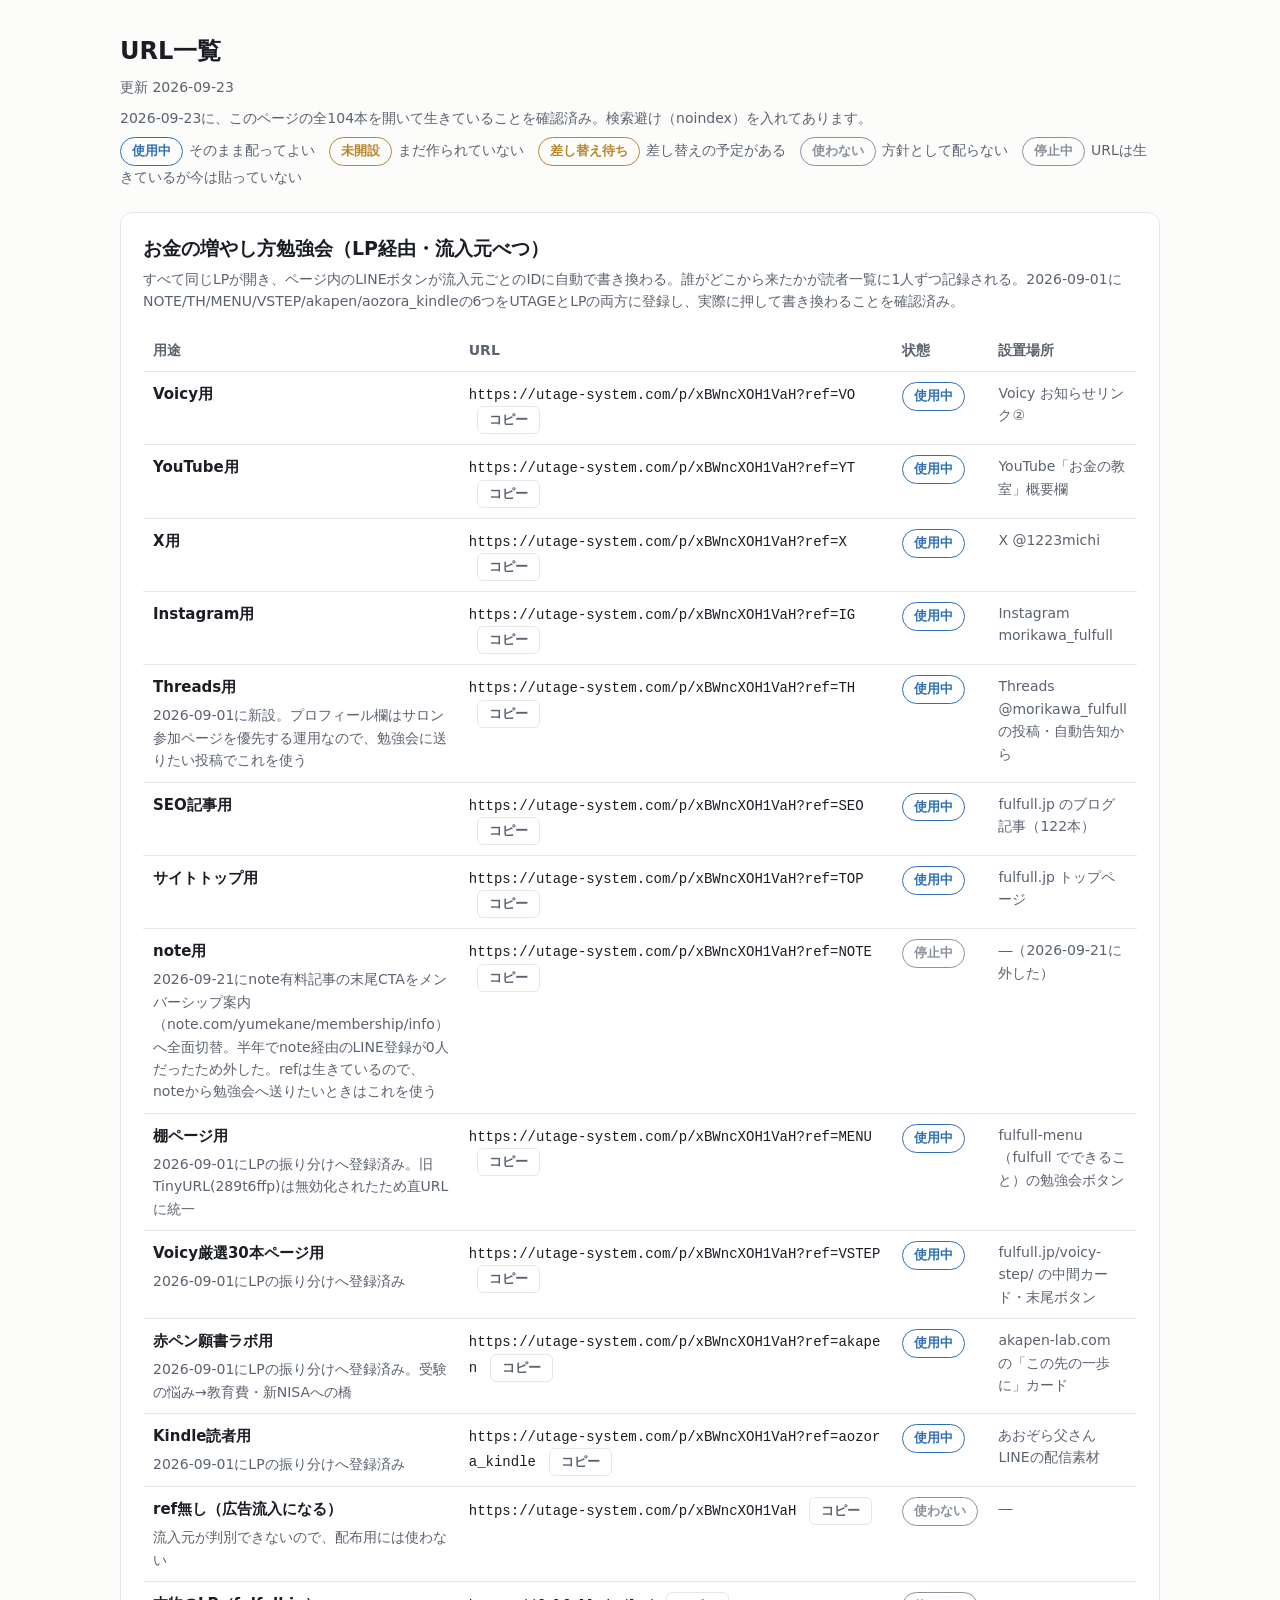
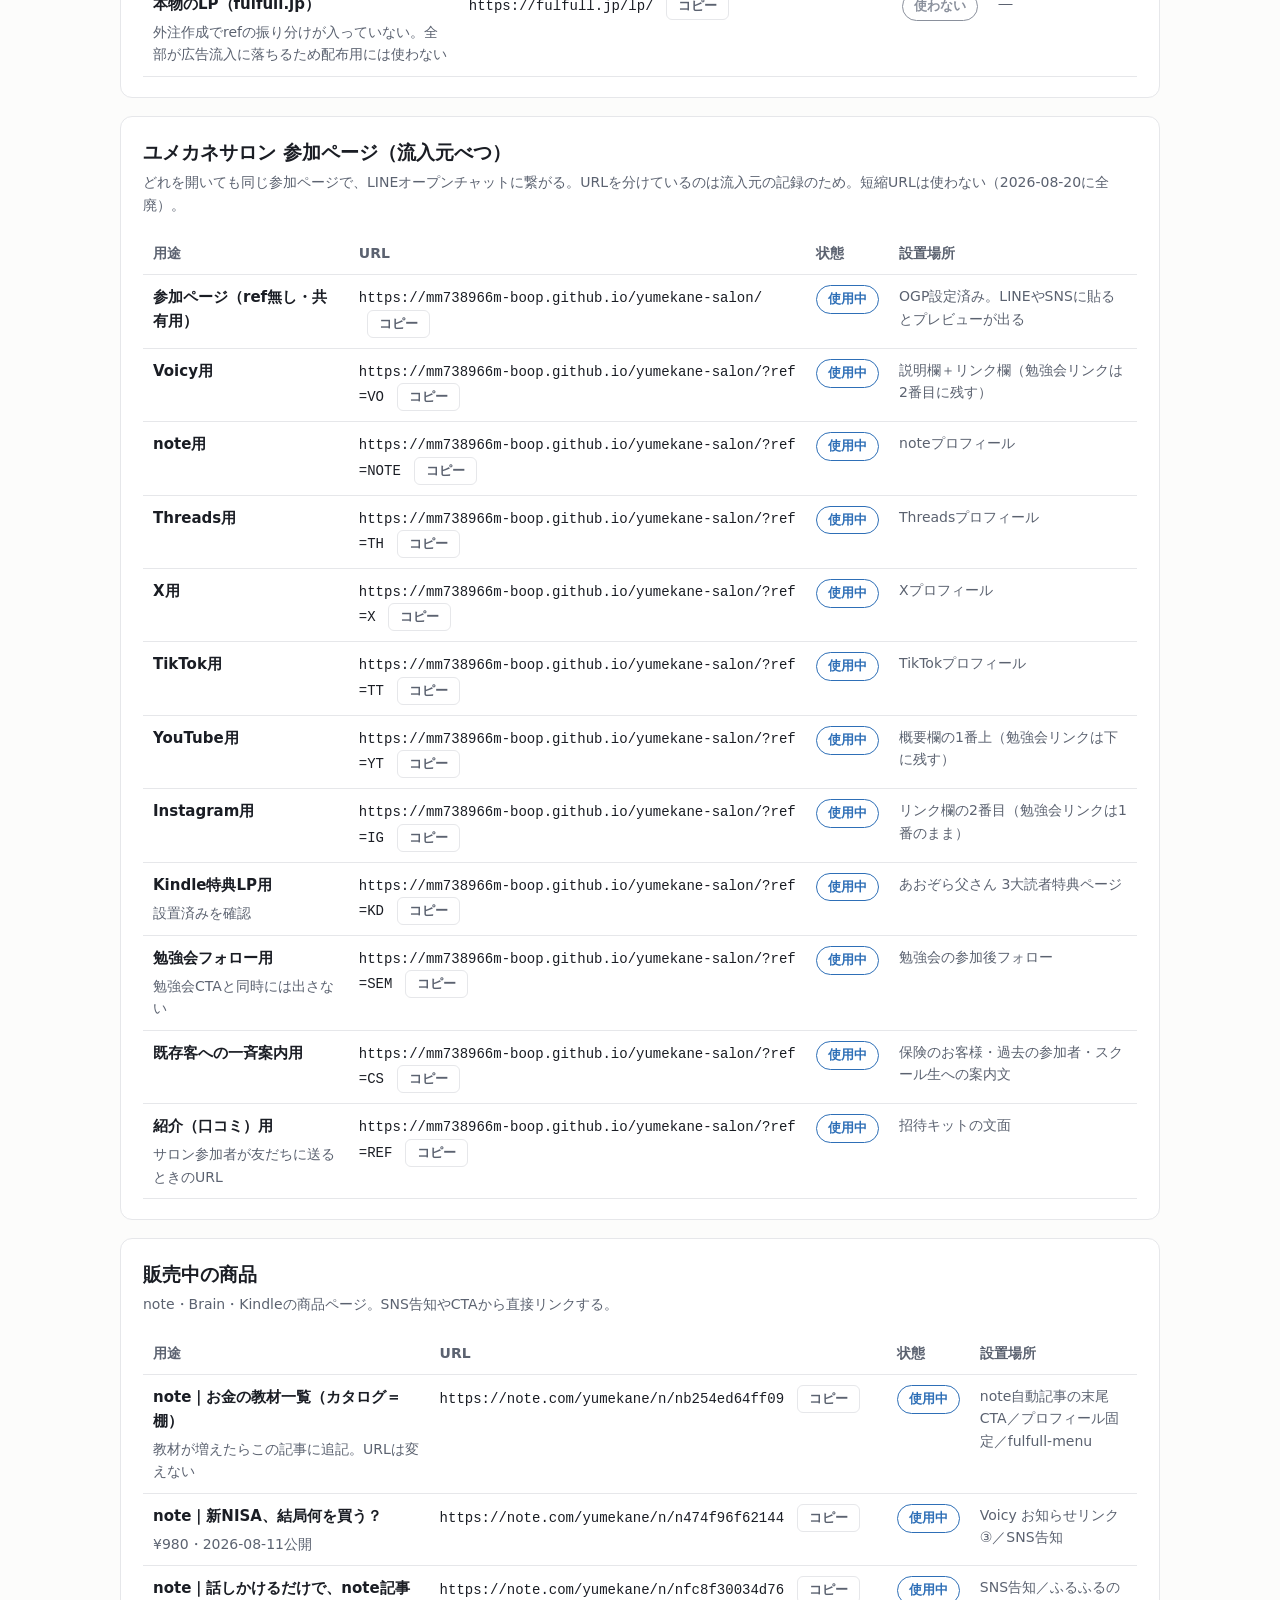
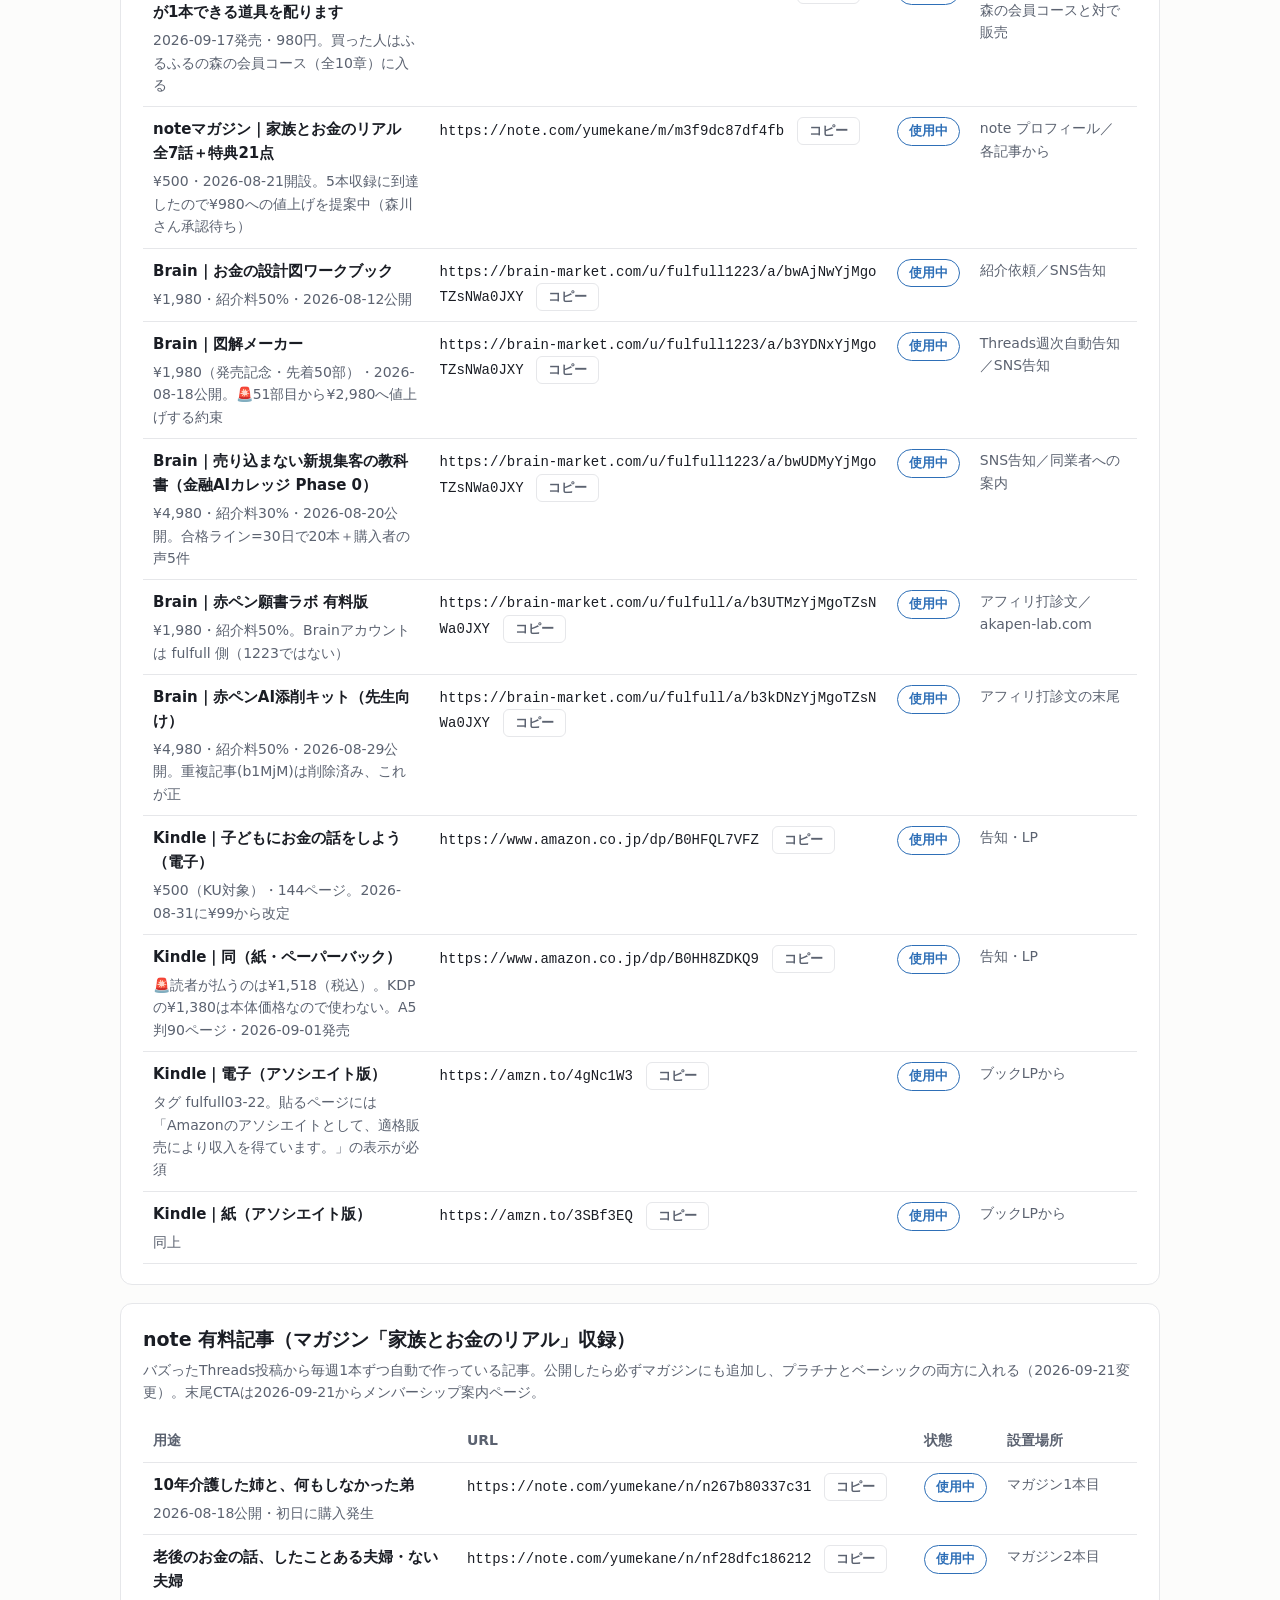
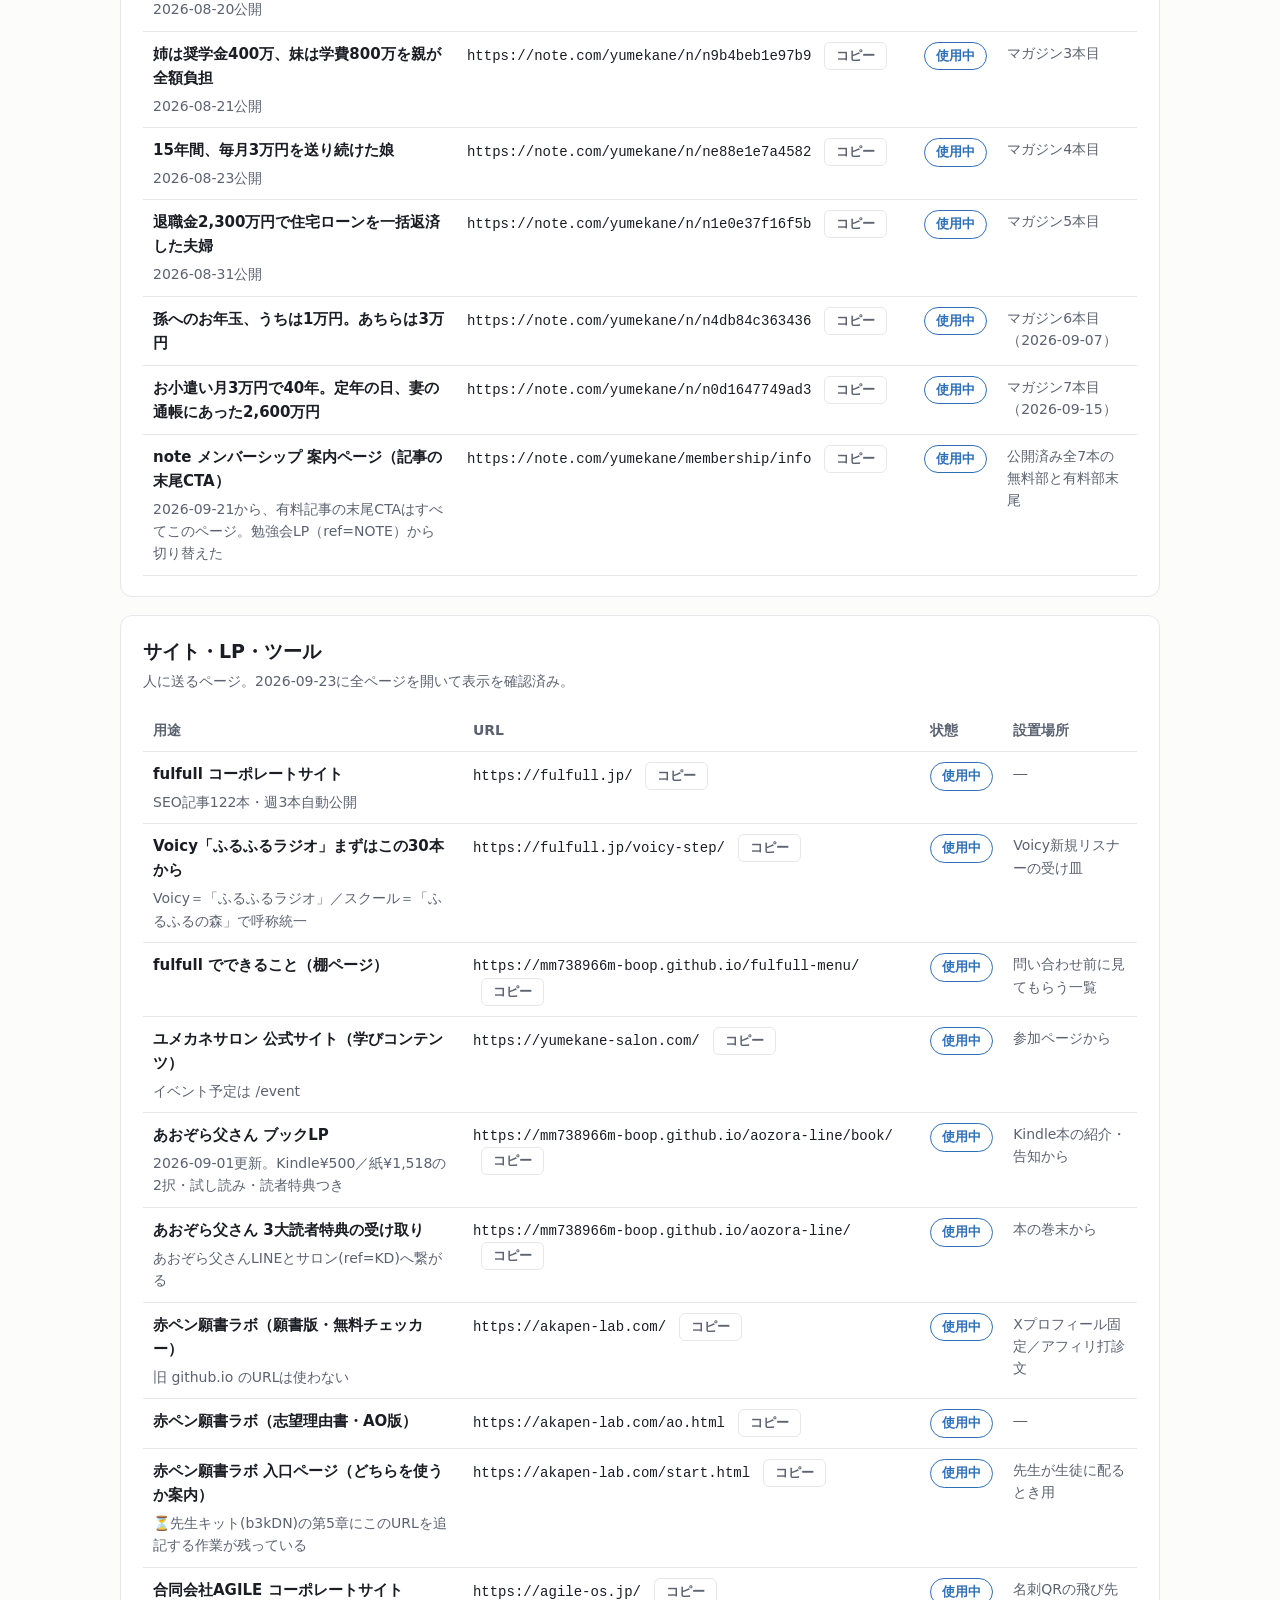
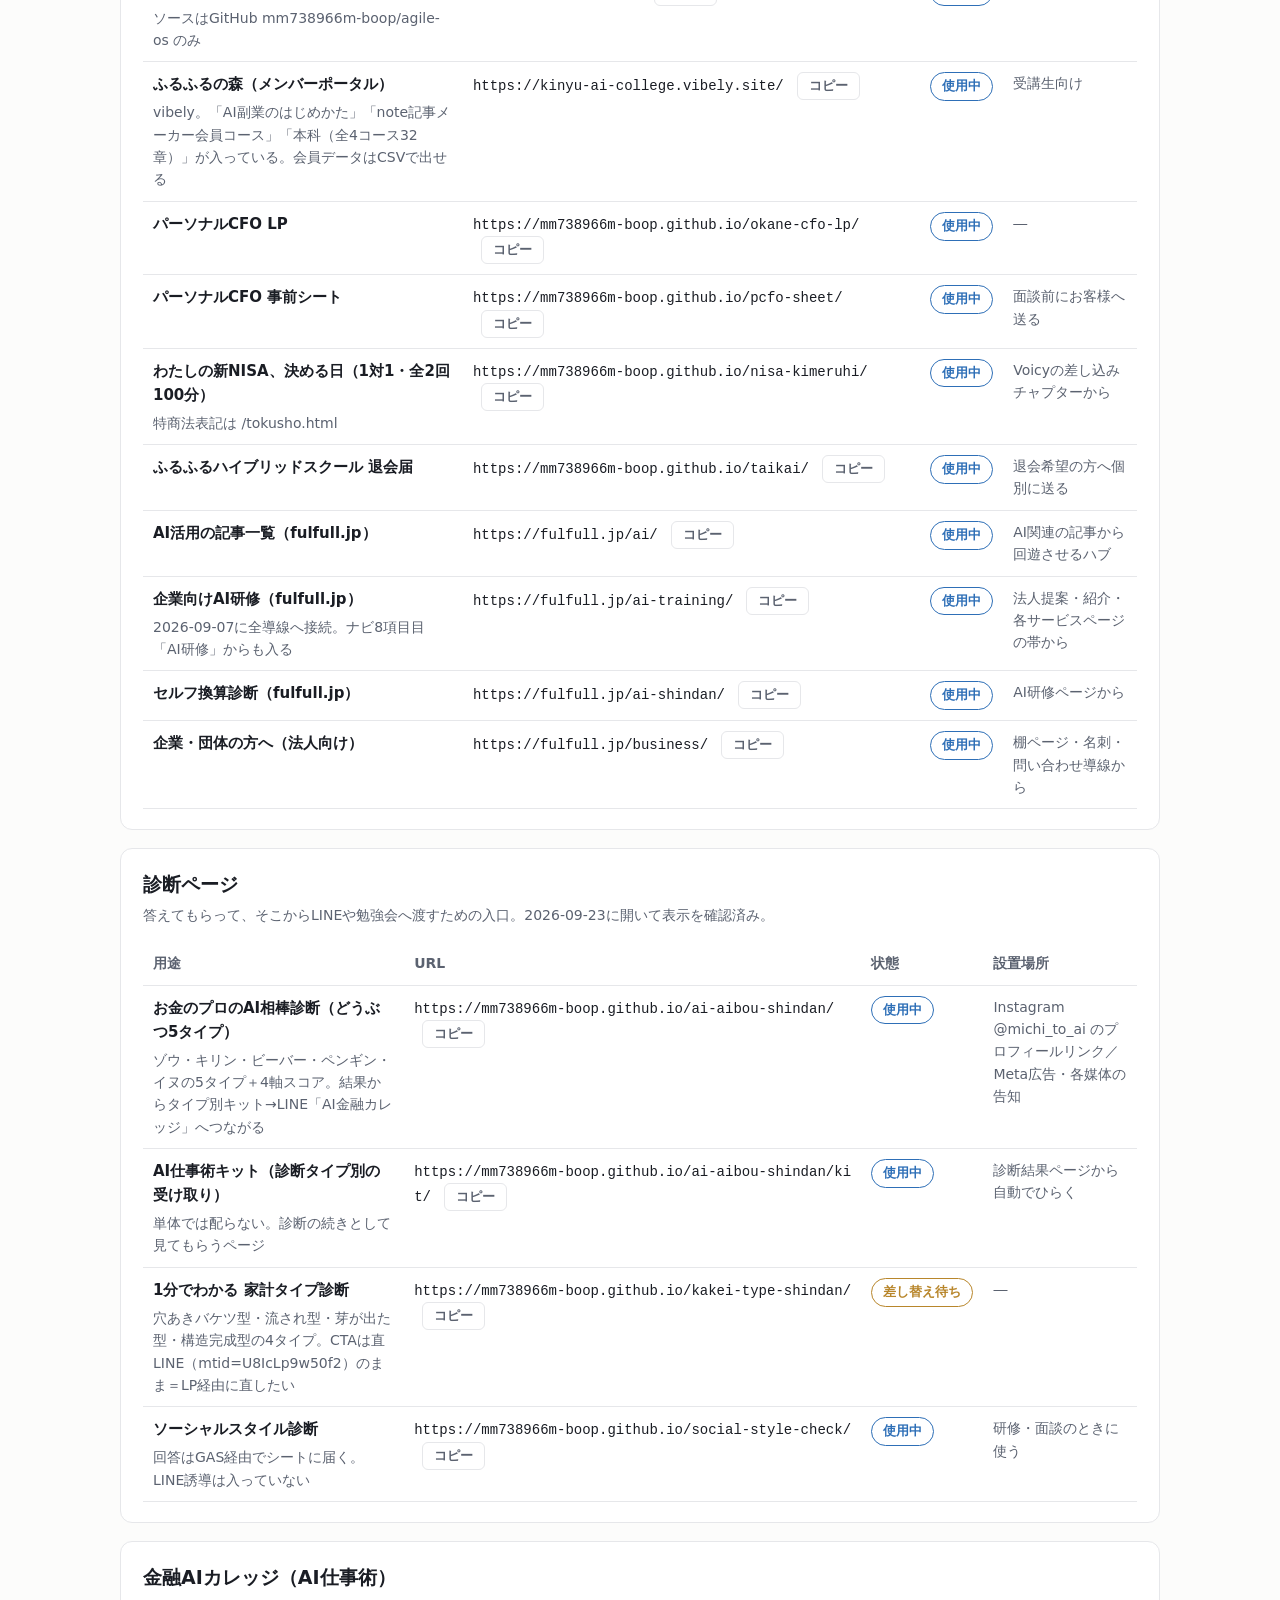
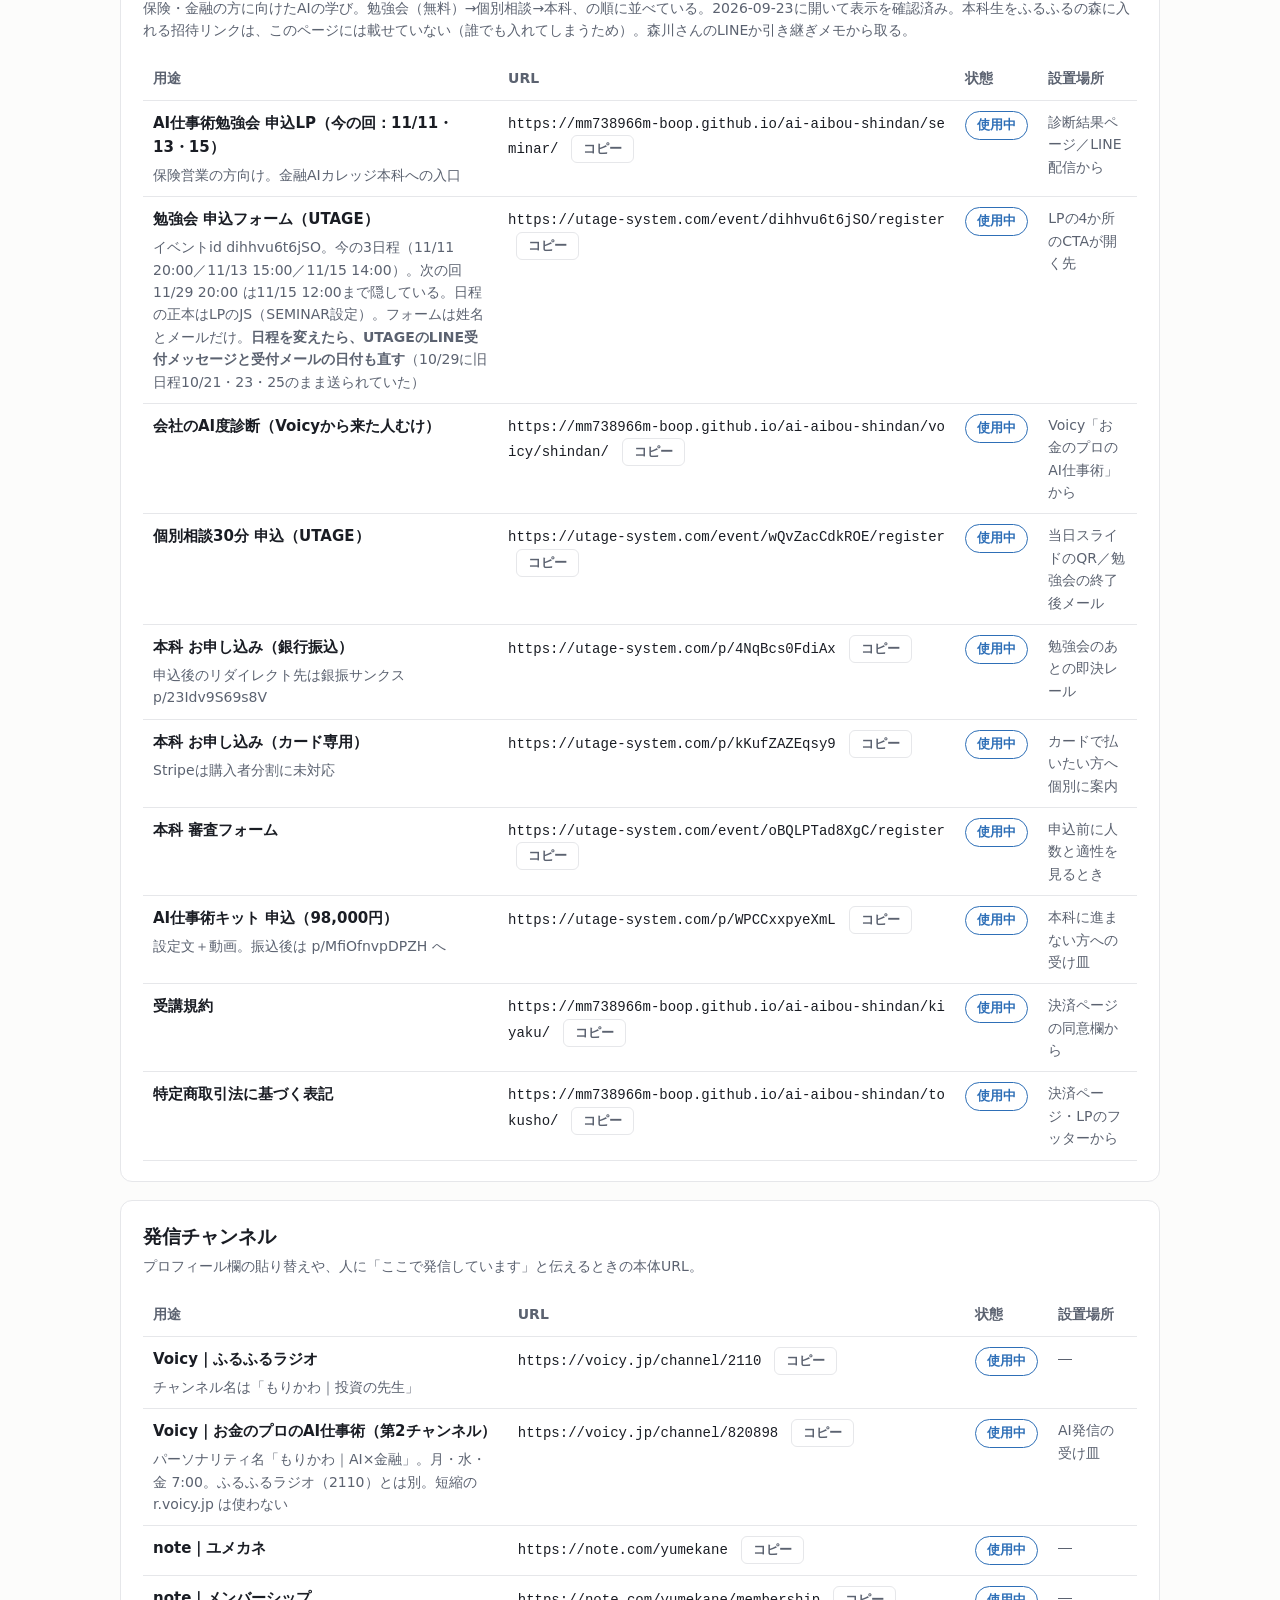
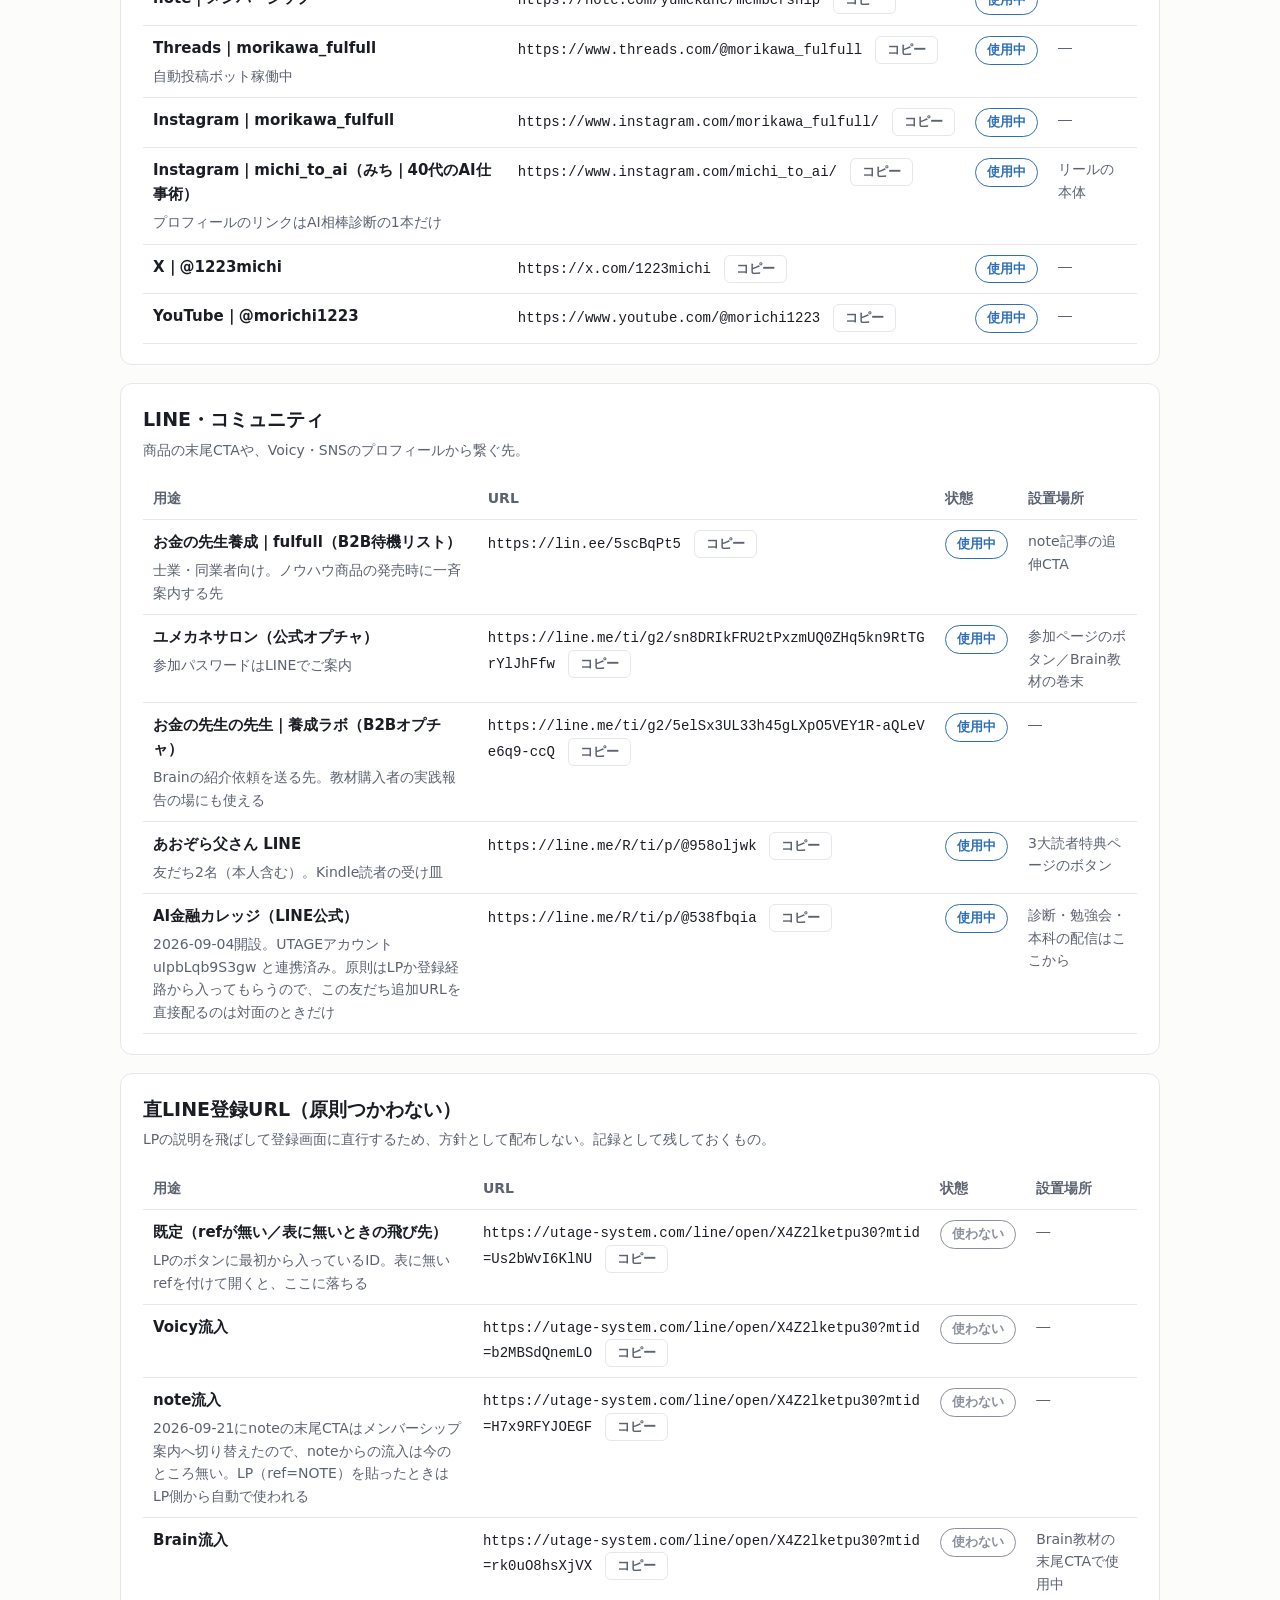
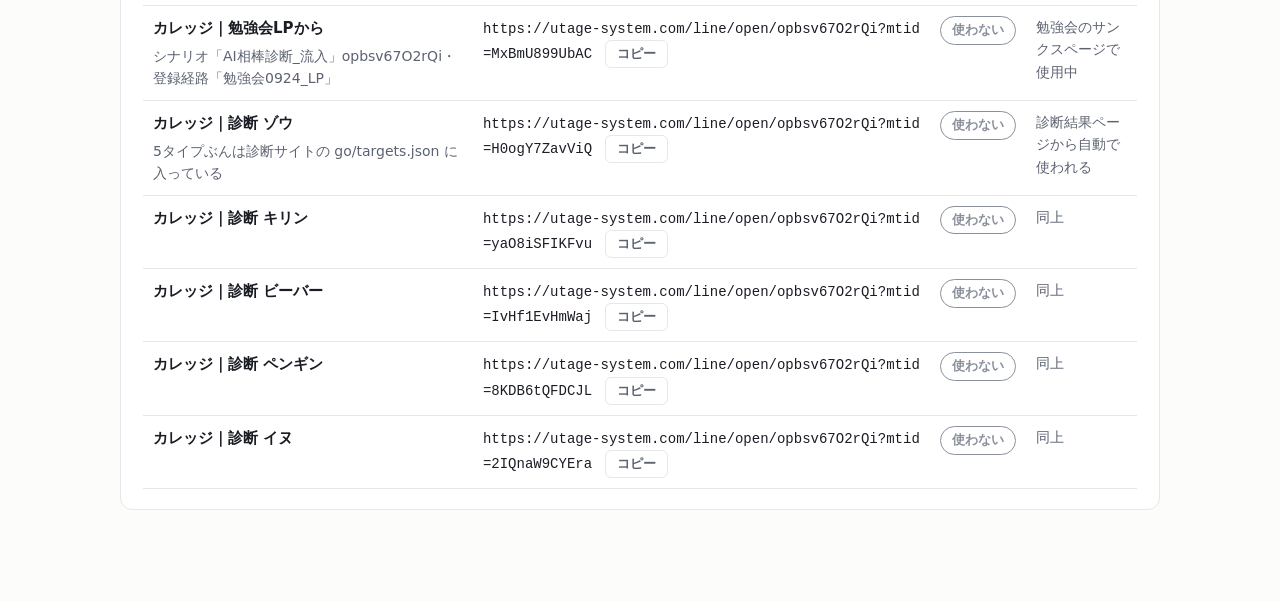
==== commit fd679339: "リンク一覧：AI仕事術勉強会の日程を11/11・13・15に更新（LINE受付文の直し忘れ防止メモつき） Co-Authored-By: Claude Opus 5.5 <noreply@anthro" ====
--- a/index.html
+++ b/index.html
@@ -935,7 +935,7 @@
       <tr><th>用途</th><th>URL</th><th>状態</th><th>設置場所</th></tr>
       <tr>
         <td>
-          <div class="name">AI仕事術勉強会 9/24・25・27 申込LP</div>
+          <div class="name">AI仕事術勉強会 申込LP（今の回：11/11・13・15）</div>
           <div class="note">保険営業の方向け。金融AIカレッジ本科への入口</div>
         </td>
         <td class="urlcell">
@@ -948,7 +948,7 @@
       <tr>
         <td>
           <div class="name">勉強会 申込フォーム（UTAGE）</div>
-          <div class="note">イベントid dihhvu6t6jSO。3日程（9/24 20:00／9/25 15:00／9/27 13:00）。フォームは姓名とメールだけ</div>
+          <div class="note">イベントid dihhvu6t6jSO。今の3日程（11/11 20:00／11/13 15:00／11/15 14:00）。次の回 11/29 20:00 は11/15 12:00まで隠している。日程の正本はLPのJS（SEMINAR設定）。フォームは姓名とメールだけ。<b>日程を変えたら、UTAGEのLINE受付メッセージと受付メールの日付も直す</b>（10/29に旧日程10/21・23・25のまま送られていた）</div>
         </td>
         <td class="urlcell">
           <code>https://utage-system.com/event/dihhvu6t6jSO/register</code>
